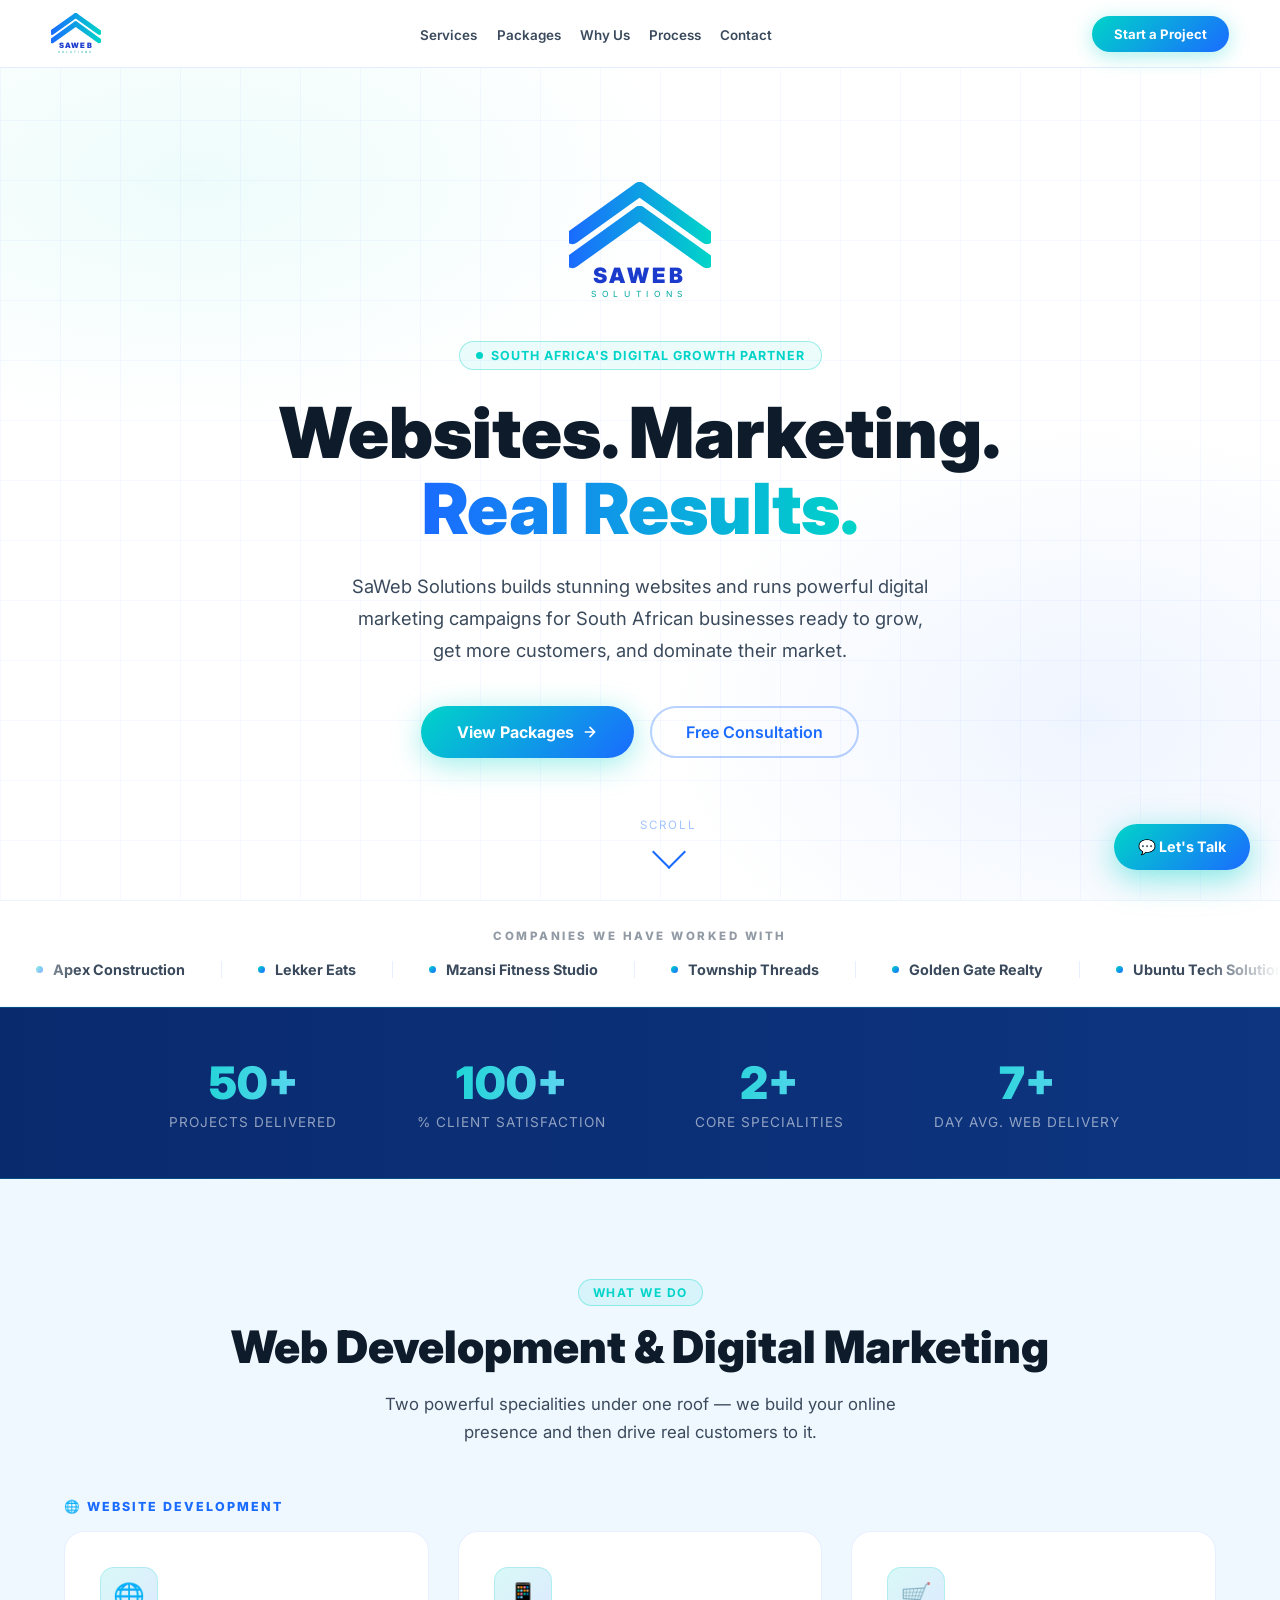
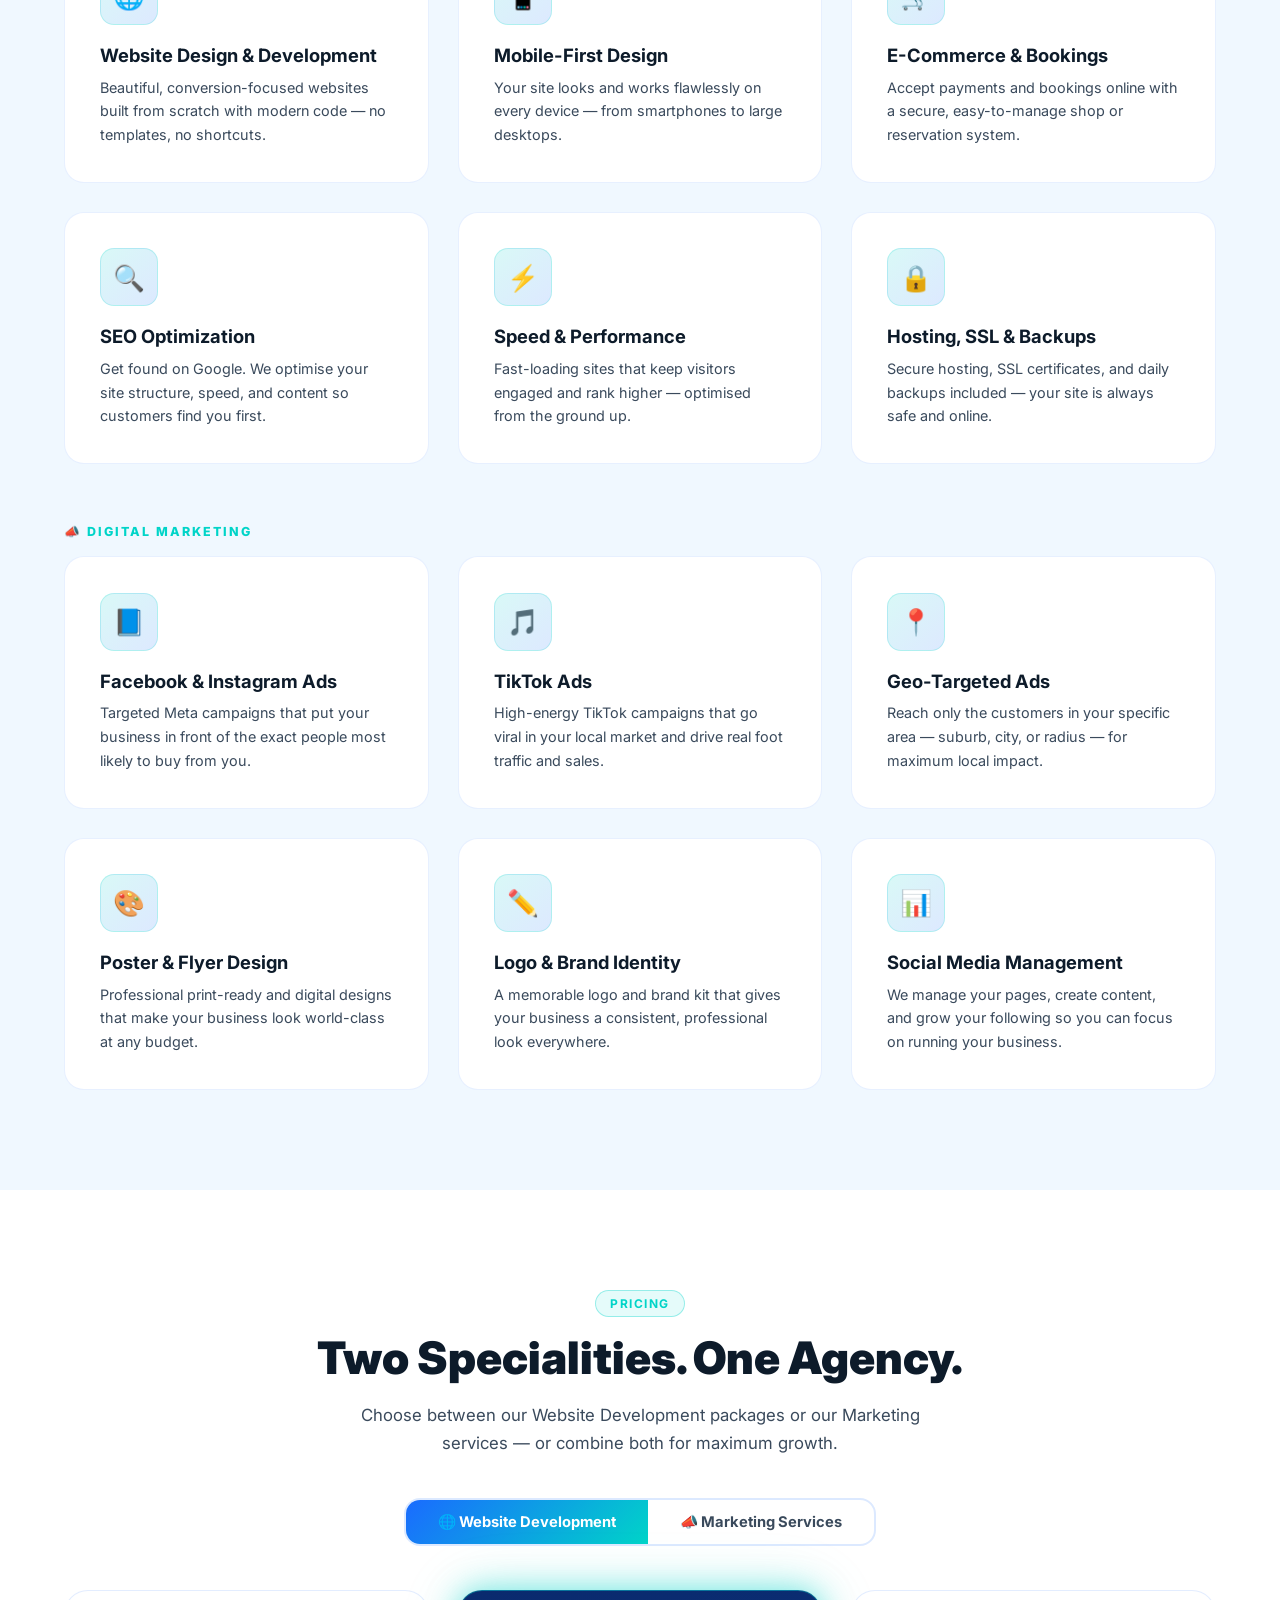
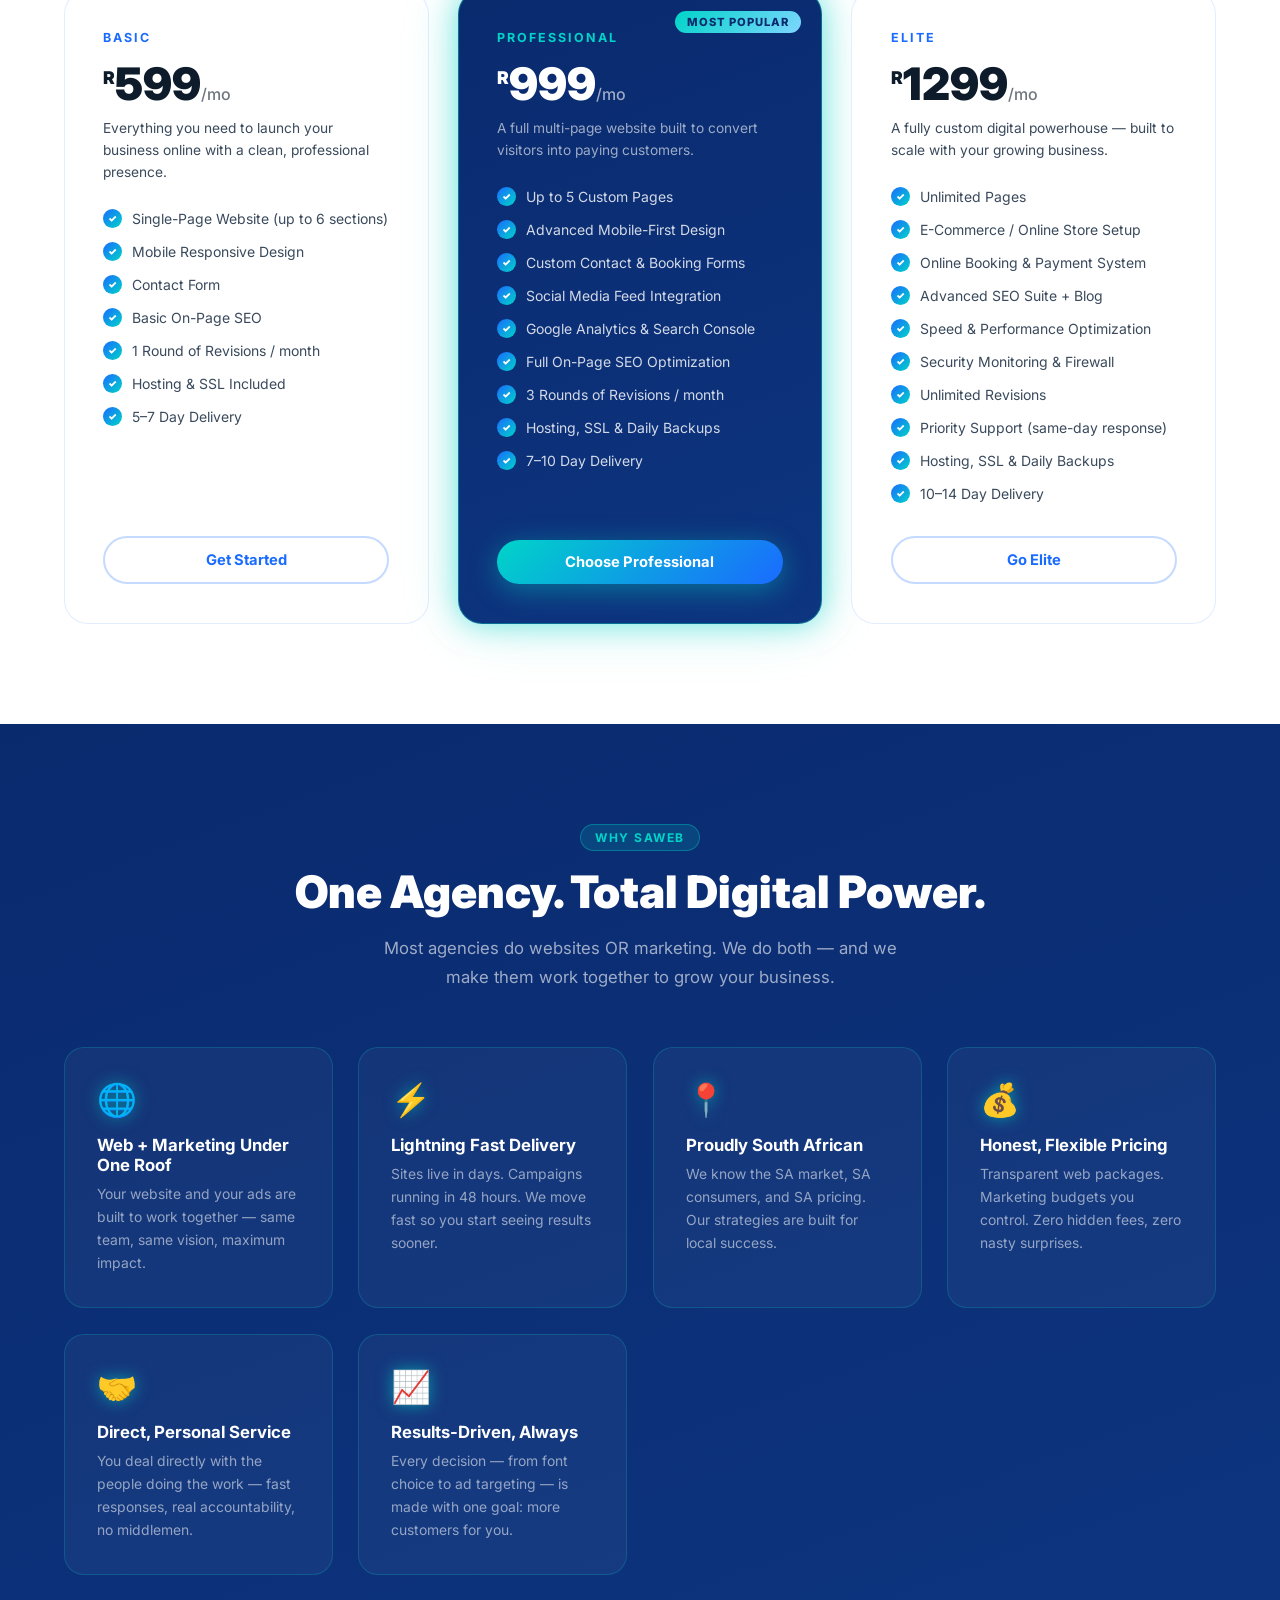
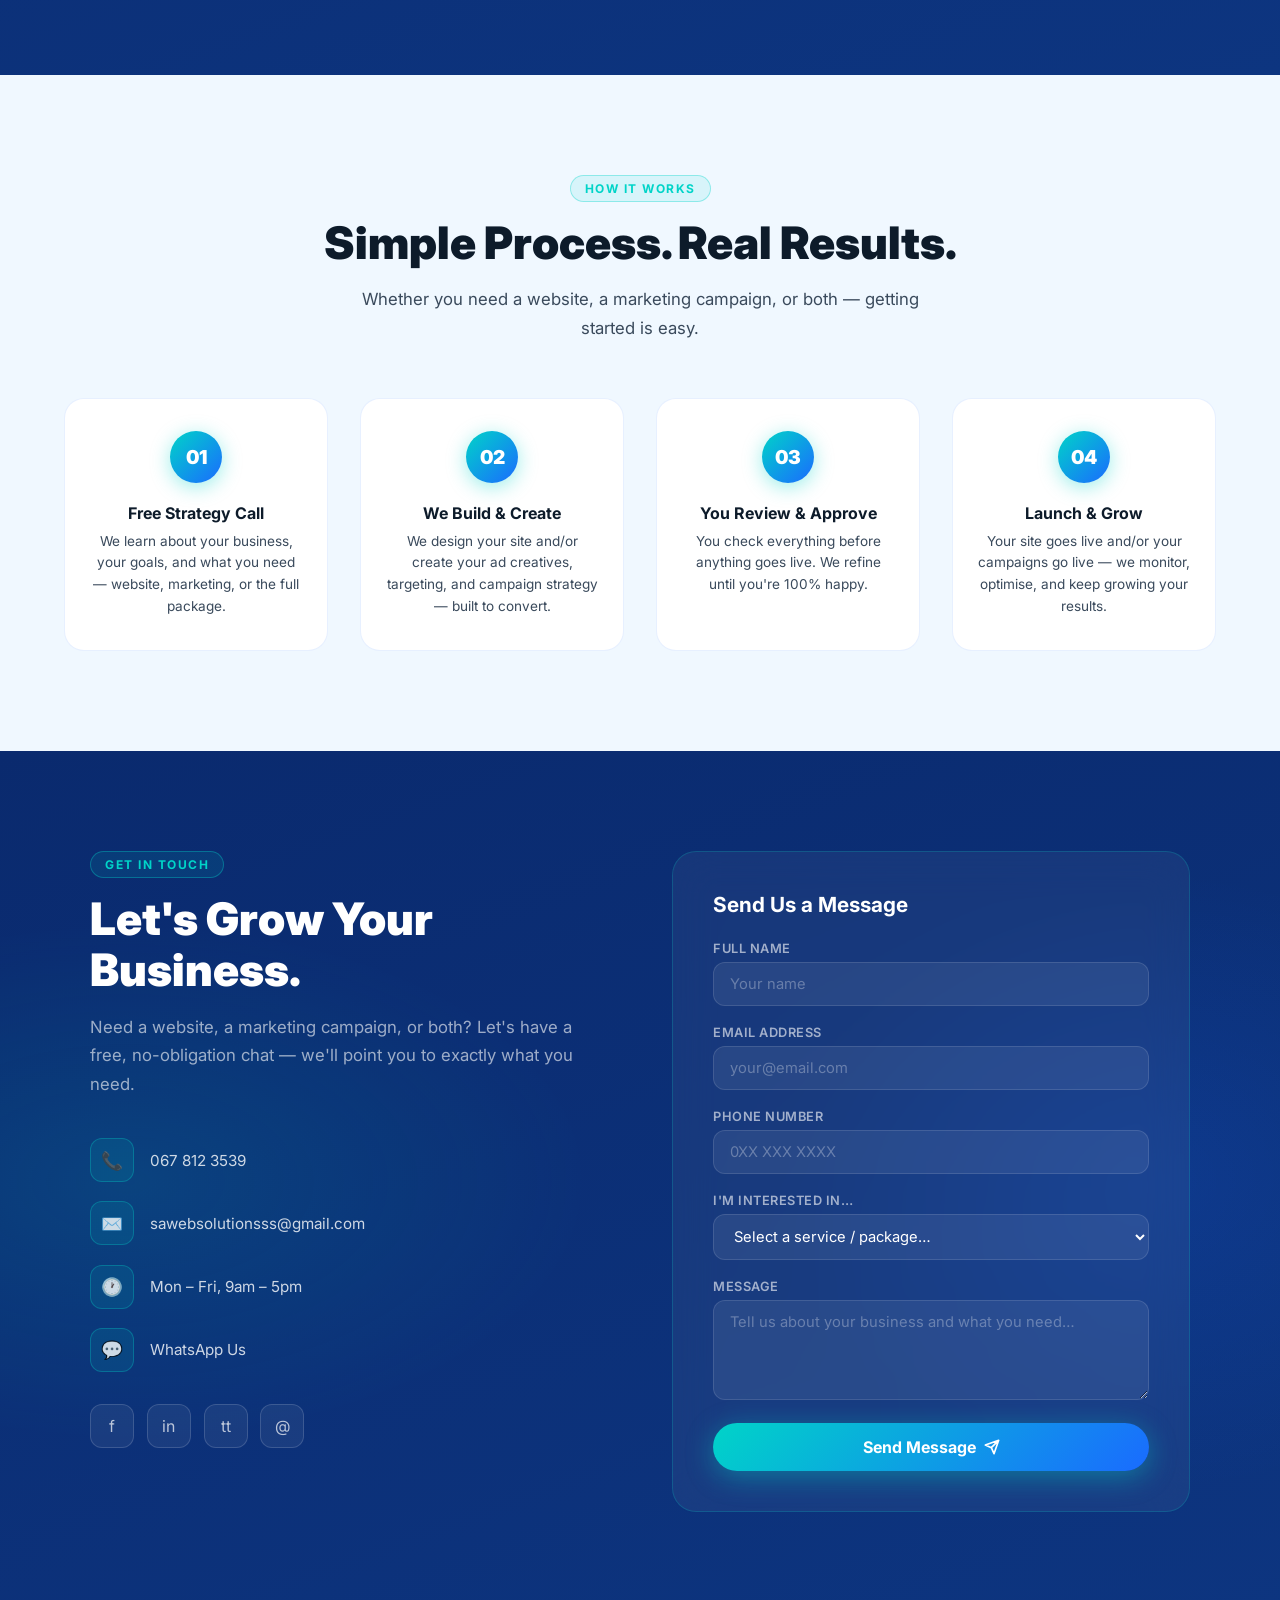
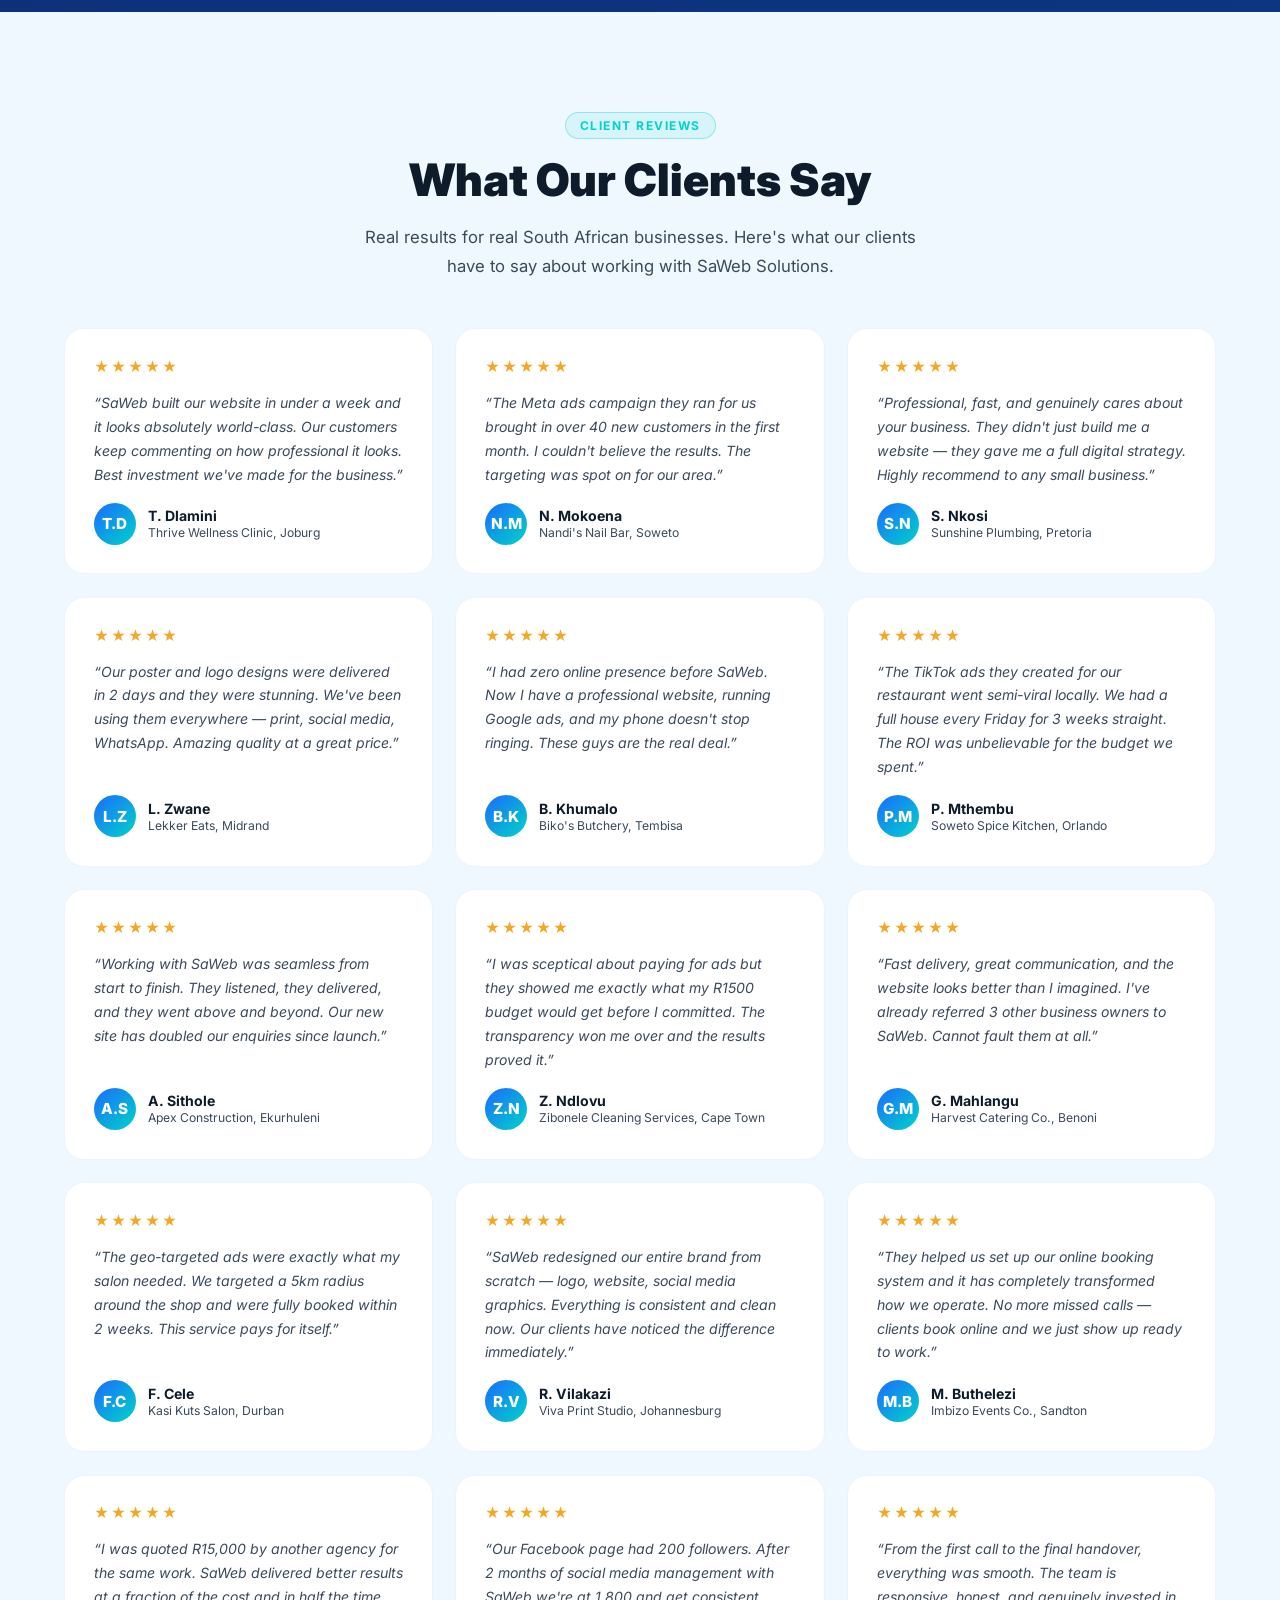
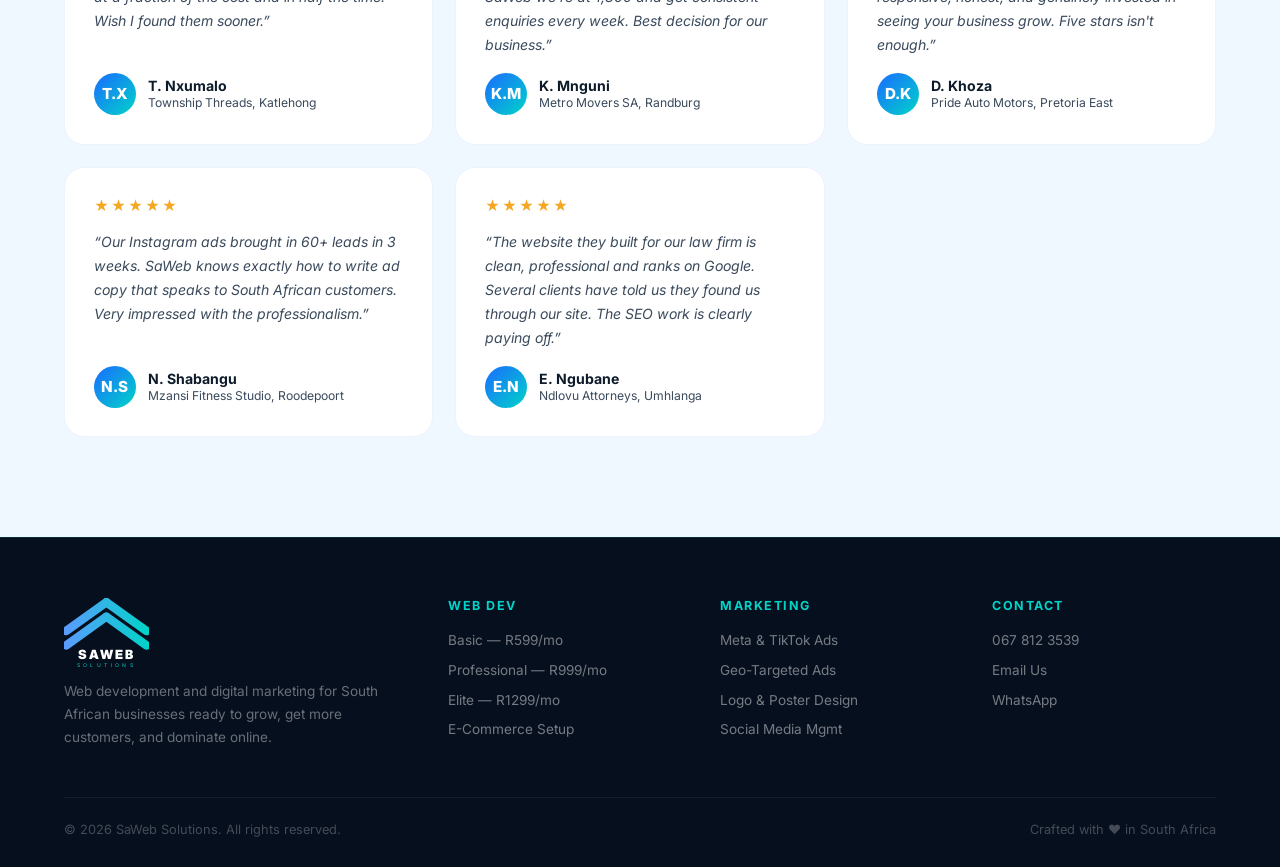
==== index.html @ 38ed3ee7 "Initial commit — SaWeb Solutions website Full production-ready single-page website including: - Hero" ====
<!DOCTYPE html>
<html lang="en">
<head>
  <meta charset="UTF-8" />
  <meta name="viewport" content="width=device-width, initial-scale=1.0" />
  <title>SaWeb Solutions — Websites & Digital Marketing for South African Businesses</title>
  <meta name="description" content="SaWeb Solutions builds professional websites and runs powerful digital marketing campaigns for South African businesses. Get more customers with Meta Ads, TikTok Ads, SEO, logo design and more." />
  <meta name="keywords" content="website design South Africa, digital marketing South Africa, Meta ads, TikTok ads, SEO, logo design, web development" />
  <meta name="author" content="SaWeb Solutions" />
  <meta property="og:title" content="SaWeb Solutions — Websites & Digital Marketing" />
  <meta property="og:description" content="Professional websites and digital marketing for South African businesses. Packages from R599/mo." />
  <meta property="og:type" content="website" />
  <meta name="theme-color" content="#1a6bff" />
  <link rel="preconnect" href="https://fonts.googleapis.com" />
  <link rel="preconnect" href="https://fonts.gstatic.com" crossorigin />
  <link href="https://fonts.googleapis.com/css2?family=Inter:wght@300;400;500;600;700;800;900&display=swap" rel="stylesheet" />
  <style>
    *, *::before, *::after { box-sizing: border-box; margin: 0; padding: 0; }

    :root {
      --blue:       #1a6bff;
      --blue-dark:  #0f4fd4;
      --blue-deep:  #0a2a6e;
      --teal:       #00d4c8;
      --teal-dark:  #00a8a0;
      --white:      #ffffff;
      --off-white:  #f0f8ff;
      --text-dark:  #0d1b2a;
      --text-mid:   #3a4a5c;
      --glow-blue:  0 0 30px rgba(26,107,255,0.5), 0 0 60px rgba(26,107,255,0.2);
      --glow-teal:  0 0 30px rgba(0,212,200,0.5), 0 0 60px rgba(0,212,200,0.2);
    }

    html { scroll-behavior: smooth; }

    body {
      font-family: 'Inter', sans-serif;
      background: var(--white);
      color: var(--text-dark);
      overflow-x: hidden;
    }

    /* ── SCROLLBAR ─────────────────────────────────────── */
    ::-webkit-scrollbar { width: 6px; }
    ::-webkit-scrollbar-track { background: var(--blue-deep); }
    ::-webkit-scrollbar-thumb { background: var(--teal); border-radius: 3px; }

    /* ── NAV ────────────────────────────────────────────── */
    nav {
      position: fixed; top: 0; left: 0; right: 0; z-index: 1000;
      padding: 0 4%;
      display: flex; align-items: center; justify-content: space-between;
      height: 68px;
      background: rgba(255,255,255,0.97);
      backdrop-filter: blur(18px);
      border-bottom: 1px solid rgba(26,107,255,0.12);
      transition: background 0.3s, box-shadow 0.3s;
    }
    nav.scrolled {
      background: rgba(255,255,255,1);
      box-shadow: 0 2px 24px rgba(26,107,255,0.1);
    }

    .nav-logo {
      text-decoration: none; flex-shrink: 0;
      display: flex; align-items: center;
    }

    .nav-links { display: flex; gap: 1.2rem; list-style: none; flex-wrap: nowrap; }
    .nav-links a {
      color: var(--text-mid); text-decoration: none;
      font-size: 0.84rem; font-weight: 600;
      white-space: nowrap;
      transition: color 0.2s;
      position: relative;
    }
    .nav-links a::after {
      content: ''; position: absolute; bottom: -4px; left: 0; right: 0; height: 2px;
      background: var(--teal); border-radius: 2px;
      transform: scaleX(0); transition: transform 0.25s;
    }
    .nav-links a:hover { color: var(--blue); }
    .nav-links a:hover::after { transform: scaleX(1); }

    .nav-cta {
      background: linear-gradient(135deg, var(--teal), var(--blue));
      color: var(--white); text-decoration: none;
      padding: 10px 22px; border-radius: 50px;
      font-size: 0.82rem; font-weight: 700; white-space: nowrap;
      box-shadow: 0 4px 20px rgba(0,212,200,0.35);
      transition: transform 0.2s, box-shadow 0.2s; flex-shrink: 0;
    }
    .nav-cta:hover {
      transform: translateY(-2px);
      box-shadow: 0 8px 30px rgba(0,212,200,0.5);
    }

    /* Hamburger */
    .hamburger {
      display: none; flex-direction: column; gap: 5px; cursor: pointer;
      background: none; border: none; padding: 4px;
    }
    .hamburger span {
      display: block; width: 24px; height: 2px;
      background: var(--white); border-radius: 2px;
      transition: all 0.3s;
    }
    .hamburger.open span:nth-child(1) { transform: rotate(45deg) translate(5px,5px); }
    .hamburger.open span:nth-child(2) { opacity: 0; }
    .hamburger.open span:nth-child(3) { transform: rotate(-45deg) translate(5px,-5px); }

    .mobile-menu {
      display: none; position: fixed; top: 72px; left: 0; right: 0;
      background: rgba(10,42,110,0.97); backdrop-filter: blur(18px);
      padding: 2rem 5%; flex-direction: column; gap: 1.5rem;
      border-bottom: 1px solid rgba(0,212,200,0.2);
      z-index: 999;
    }
    .mobile-menu.open { display: flex; }
    .mobile-menu a {
      color: rgba(255,255,255,0.85); text-decoration: none;
      font-size: 1.1rem; font-weight: 600;
      transition: color 0.2s;
    }
    .mobile-menu a:hover { color: var(--teal); }

    /* ── HERO ───────────────────────────────────────────── */
    #hero {
      min-height: 100vh;
      background: var(--white);
      display: flex; align-items: center; justify-content: center;
      text-align: center;
      padding: 120px 5% 80px;
      position: relative; overflow: hidden;
    }

    /* Subtle light background accents */
    #hero::before {
      content: '';
      position: absolute; inset: 0;
      background:
        radial-gradient(ellipse 70% 50% at 15% 20%, rgba(0,212,200,0.07) 0%, transparent 55%),
        radial-gradient(ellipse 60% 60% at 85% 80%, rgba(26,107,255,0.07) 0%, transparent 55%);
      pointer-events: none;
    }

    /* Subtle grid */
    #hero::after {
      content: '';
      position: absolute; inset: 0;
      background-image:
        linear-gradient(rgba(26,107,255,0.04) 1px, transparent 1px),
        linear-gradient(90deg, rgba(26,107,255,0.04) 1px, transparent 1px);
      background-size: 60px 60px;
      pointer-events: none;
    }

    .hero-content {
      position: relative; z-index: 2; max-width: 860px;
    }

    /* Business logo / name block */
    .hero-brand {
      display: flex; align-items: center; justify-content: center; gap: 14px;
      margin-bottom: 2.2rem;
      animation: fadeUp 0.6s ease 0.05s both;
    }
    .hero-brand-logo { flex-shrink: 0; }

    .hero-badge {
      display: inline-flex; align-items: center; gap: 8px;
      background: rgba(0,212,200,0.08);
      border: 1px solid rgba(0,212,200,0.35);
      color: var(--teal); padding: 6px 16px; border-radius: 50px;
      font-size: 0.78rem; font-weight: 700; letter-spacing: 1px; text-transform: uppercase;
      margin-bottom: 1.6rem;
      animation: fadeUp 0.6s ease 0.15s both;
    }
    .hero-badge .dot {
      width: 7px; height: 7px; border-radius: 50%;
      background: var(--teal);
      animation: blink 1.4s ease-in-out infinite;
    }
    @keyframes blink { 0%,100% { opacity:1; } 50% { opacity:0.2; } }

    .hero-title {
      font-size: clamp(2.4rem, 5.5vw, 4.6rem);
      font-weight: 900; line-height: 1.08;
      color: var(--text-dark); margin-bottom: 1.4rem;
      animation: fadeUp 0.6s ease 0.28s both;
    }
    .hero-title .highlight {
      background: linear-gradient(90deg, var(--blue), var(--teal));
      -webkit-background-clip: text; -webkit-text-fill-color: transparent;
      background-clip: text;
    }

    .hero-sub {
      font-size: clamp(1rem, 2vw, 1.15rem);
      color: var(--text-mid);
      max-width: 580px; margin: 0 auto 2.5rem;
      line-height: 1.75;
      animation: fadeUp 0.6s ease 0.42s both;
    }

    .hero-actions {
      display: flex; gap: 1rem; justify-content: center; flex-wrap: wrap;
      animation: fadeUp 0.6s ease 0.55s both;
    }

    .btn-primary {
      background: linear-gradient(135deg, var(--teal), var(--blue));
      color: var(--white); text-decoration: none;
      padding: 15px 36px; border-radius: 50px;
      font-size: 1rem; font-weight: 700;
      box-shadow: 0 6px 30px rgba(0,212,200,0.4);
      transition: transform 0.22s, box-shadow 0.22s;
      display: inline-flex; align-items: center; gap: 8px;
    }
    .btn-primary:hover {
      transform: translateY(-3px);
      box-shadow: 0 12px 40px rgba(0,212,200,0.55);
    }

    .btn-outline {
      border: 2px solid rgba(26,107,255,0.3);
      color: var(--blue); text-decoration: none;
      padding: 14px 34px; border-radius: 50px;
      font-size: 1rem; font-weight: 600;
      transition: border-color 0.22s, background 0.22s, transform 0.22s;
      display: inline-flex; align-items: center; gap: 8px;
    }
    .btn-outline:hover {
      border-color: var(--blue);
      background: rgba(26,107,255,0.06);
      transform: translateY(-3px);
    }

    .hero-scroll {
      position: absolute; bottom: 36px; left: 50%; transform: translateX(-50%);
      z-index: 2; display: flex; flex-direction: column; align-items: center; gap: 8px;
      animation: fadeUp 0.6s ease 1s both;
    }
    .hero-scroll span { color: rgba(26,107,255,0.4); font-size: 0.72rem; letter-spacing: 2px; text-transform: uppercase; }
    .scroll-arrow {
      width: 24px; height: 24px; border-right: 2px solid var(--blue);
      border-bottom: 2px solid var(--blue);
      transform: rotate(45deg);
      animation: bounce 1.6s ease-in-out infinite;
    }
    @keyframes bounce { 0%,100%{transform:rotate(45deg) translateY(0)} 50%{transform:rotate(45deg) translateY(6px)} }

    @keyframes fadeUp {
      from { opacity: 0; transform: translateY(30px); }
      to   { opacity: 1; transform: translateY(0); }
    }

    /* ── STATS BAR ──────────────────────────────────────── */
    #stats {
      background: linear-gradient(90deg, var(--blue-deep), #0d3580);
      padding: 48px 5%;
      border-top: 1px solid rgba(0,212,200,0.2);
      border-bottom: 1px solid rgba(0,212,200,0.2);
    }
    .stats-grid {
      display: grid; grid-template-columns: repeat(auto-fit, minmax(180px, 1fr));
      gap: 2rem; text-align: center; max-width: 1000px; margin: 0 auto;
    }
    .stat-item { color: var(--white); }
    .stat-number {
      font-size: 2.8rem; font-weight: 900;
      background: linear-gradient(90deg, var(--teal), #7ed6ff);
      -webkit-background-clip: text; -webkit-text-fill-color: transparent;
      background-clip: text;
    }
    .stat-label { font-size: 0.85rem; color: rgba(255,255,255,0.55); margin-top: 4px; text-transform: uppercase; letter-spacing: 1px; }

    /* ── SECTIONS SHARED ────────────────────────────────── */
    section { padding: 100px 5%; }

    .section-tag {
      display: inline-block;
      background: rgba(0,212,200,0.1); border: 1px solid rgba(0,212,200,0.35);
      color: var(--teal); padding: 5px 14px; border-radius: 50px;
      font-size: 0.75rem; font-weight: 700; letter-spacing: 1.5px; text-transform: uppercase;
      margin-bottom: 1rem;
    }
    .section-title {
      font-size: clamp(1.9rem, 4vw, 2.8rem);
      font-weight: 900; color: var(--text-dark); line-height: 1.15;
      margin-bottom: 1rem;
    }
    .section-sub {
      font-size: 1.05rem; color: var(--text-mid);
      max-width: 560px; line-height: 1.7;
    }
    .center { text-align: center; }
    .center .section-sub { margin: 0 auto; }

    /* Reveal animation */
    .reveal {
      opacity: 0; transform: translateY(40px);
      transition: opacity 0.7s ease, transform 0.7s ease;
    }
    .reveal.visible { opacity: 1; transform: translateY(0); }

    /* ── SERVICES ───────────────────────────────────────── */
    #services { background: var(--off-white); }

    .services-grid {
      display: grid; grid-template-columns: repeat(auto-fit, minmax(280px, 1fr));
      gap: 1.8rem; margin-top: 3.5rem;
    }

    .service-card {
      background: var(--white);
      border: 1px solid rgba(26,107,255,0.1);
      border-radius: 20px; padding: 2.2rem;
      position: relative; overflow: hidden;
      transition: transform 0.3s, box-shadow 0.3s;
    }
    .service-card::before {
      content: '';
      position: absolute; top: 0; left: 0; right: 0; height: 3px;
      background: linear-gradient(90deg, var(--teal), var(--blue));
      transform: scaleX(0); transform-origin: left;
      transition: transform 0.4s ease;
    }
    .service-card:hover {
      transform: translateY(-8px);
      box-shadow: var(--glow-blue);
    }
    .service-card:hover::before { transform: scaleX(1); }

    .service-icon {
      width: 58px; height: 58px; border-radius: 14px;
      background: linear-gradient(135deg, rgba(0,212,200,0.15), rgba(26,107,255,0.15));
      display: flex; align-items: center; justify-content: center;
      font-size: 1.6rem; margin-bottom: 1.2rem;
      border: 1px solid rgba(0,212,200,0.2);
    }
    .service-card h3 { font-size: 1.15rem; font-weight: 700; margin-bottom: 0.6rem; color: var(--text-dark); }
    .service-card p  { font-size: 0.9rem; color: var(--text-mid); line-height: 1.65; }

    /* ── PACKAGES ───────────────────────────────────────── */
    #packages { background: var(--white); }

    /* Tab switcher */
    .pkg-tabs {
      display: flex; gap: 0; border-radius: 16px; overflow: hidden;
      border: 2px solid rgba(26,107,255,0.15);
      width: fit-content; margin: 2.5rem auto 0;
    }
    .pkg-tab-btn {
      padding: 13px 32px; background: transparent; border: none; cursor: pointer;
      font-size: 0.92rem; font-weight: 700; font-family: inherit;
      color: var(--text-mid); transition: background 0.25s, color 0.25s;
      white-space: nowrap;
    }
    .pkg-tab-btn.active {
      background: linear-gradient(135deg, var(--blue), var(--teal));
      color: var(--white);
    }
    .pkg-tab-btn:not(.active):hover { background: rgba(26,107,255,0.06); }

    /* Tab panels */
    .pkg-panel { display: none; }
    .pkg-panel.active { display: block; }

    .packages-grid {
      display: grid; grid-template-columns: repeat(auto-fit, minmax(290px, 1fr));
      gap: 1.8rem; margin-top: 2.8rem; align-items: stretch;
    }

    .pkg-card {
      border-radius: 24px; padding: 2.4rem;
      position: relative; overflow: hidden;
      display: flex; flex-direction: column;
      border: 1px solid rgba(26,107,255,0.12);
      background: var(--white);
      transition: transform 0.3s, box-shadow 0.3s;
    }
    .pkg-card:hover { transform: translateY(-10px); box-shadow: var(--glow-blue); }

    .pkg-card.featured {
      background: linear-gradient(160deg, var(--blue-deep), #0d3580);
      border: 1px solid rgba(0,212,200,0.4);
      box-shadow: var(--glow-teal);
    }
    .pkg-card.featured:hover { box-shadow: 0 0 60px rgba(0,212,200,0.6), 0 0 120px rgba(0,212,200,0.25); }

    .pkg-badge {
      position: absolute; top: 20px; right: 20px;
      background: linear-gradient(135deg, var(--teal), #7ed6ff);
      color: var(--blue-deep); padding: 4px 12px; border-radius: 50px;
      font-size: 0.7rem; font-weight: 800; text-transform: uppercase; letter-spacing: 1px;
    }

    .pkg-name {
      font-size: 0.78rem; font-weight: 700; letter-spacing: 2px; text-transform: uppercase;
      color: var(--blue); margin-bottom: 0.4rem;
    }
    .pkg-card.featured .pkg-name { color: var(--teal); }

    .pkg-price {
      font-size: 2.8rem; font-weight: 900; line-height: 1; margin: 0.7rem 0 0.2rem;
      color: var(--text-dark);
    }
    .pkg-card.featured .pkg-price { color: var(--white); }
    .pkg-price sup { font-size: 1.1rem; vertical-align: super; }
    .pkg-price .pm { font-size: 1rem; font-weight: 500; opacity: 0.6; }

    .pkg-desc { font-size: 0.86rem; color: var(--text-mid); margin-bottom: 1.6rem; margin-top: 0.4rem; line-height: 1.6; }
    .pkg-card.featured .pkg-desc { color: rgba(255,255,255,0.6); }

    .pkg-features { list-style: none; display: flex; flex-direction: column; gap: 0.75rem; flex: 1; }
    .pkg-features li {
      display: flex; align-items: flex-start; gap: 10px;
      font-size: 0.875rem; color: var(--text-mid); line-height: 1.5;
    }
    .pkg-card.featured .pkg-features li { color: rgba(255,255,255,0.82); }
    .pkg-features li .check {
      width: 19px; height: 19px; border-radius: 50%; flex-shrink: 0;
      background: linear-gradient(135deg, var(--blue), var(--teal));
      display: flex; align-items: center; justify-content: center;
      color: var(--white); font-size: 0.62rem; font-weight: 900; margin-top: 1px;
    }

    .pkg-cta {
      display: block; text-align: center; text-decoration: none;
      padding: 13px; border-radius: 50px; font-weight: 700; font-size: 0.92rem;
      margin-top: 2rem; transition: transform 0.22s, box-shadow 0.22s;
    }
    .pkg-cta.light { border: 2px solid rgba(26,107,255,0.25); color: var(--blue); }
    .pkg-cta.light:hover { background: rgba(26,107,255,0.06); transform: translateY(-2px); }
    .pkg-cta.glow {
      background: linear-gradient(135deg, var(--teal), var(--blue));
      color: var(--white); box-shadow: 0 6px 28px rgba(0,212,200,0.4);
    }
    .pkg-cta.glow:hover { transform: translateY(-3px); box-shadow: 0 12px 40px rgba(0,212,200,0.6); }

    /* ── MARKETING CALCULATOR ───────────────────────────── */
    .mkt-calc {
      margin-top: 2.8rem;
      background: var(--off-white);
      border: 1px solid rgba(26,107,255,0.1);
      border-radius: 28px; padding: 2.8rem;
    }
    .mkt-calc-intro { margin-bottom: 2.2rem; }
    .mkt-calc-intro h3 { font-size: 1.3rem; font-weight: 800; color: var(--text-dark); margin-bottom: 0.4rem; }
    .mkt-calc-intro p  { font-size: 0.9rem; color: var(--text-mid); line-height: 1.65; }

    .mkt-form-grid {
      display: grid; grid-template-columns: 1fr 1fr; gap: 1.2rem; margin-bottom: 1.4rem;
    }
    .mkt-field { display: flex; flex-direction: column; gap: 6px; }
    .mkt-field.full { grid-column: 1 / -1; }
    .mkt-field label {
      font-size: 0.78rem; font-weight: 700; color: var(--blue);
      text-transform: uppercase; letter-spacing: 0.8px;
    }
    .mkt-field input,
    .mkt-field select,
    .mkt-field textarea {
      padding: 11px 14px; border-radius: 12px;
      border: 1.5px solid rgba(26,107,255,0.18);
      background: var(--white); color: var(--text-dark);
      font-size: 0.9rem; font-family: inherit; outline: none;
      transition: border-color 0.2s;
    }
    .mkt-field input:focus,
    .mkt-field select:focus,
    .mkt-field textarea:focus { border-color: var(--teal); }
    .mkt-field textarea { resize: vertical; min-height: 80px; }

    /* Service checkboxes */
    .mkt-services-grid {
      display: grid; grid-template-columns: repeat(auto-fill, minmax(180px, 1fr));
      gap: 0.7rem; margin-bottom: 1.4rem;
    }
    .mkt-svc-chip {
      display: flex; align-items: center; gap: 8px;
      padding: 10px 14px; border-radius: 12px;
      border: 1.5px solid rgba(26,107,255,0.18); background: var(--white);
      cursor: pointer; transition: border-color 0.2s, background 0.2s;
      font-size: 0.83rem; font-weight: 600; color: var(--text-mid);
      user-select: none;
    }
    .mkt-svc-chip input { display: none; }
    .mkt-svc-chip .chip-dot {
      width: 14px; height: 14px; border-radius: 4px; flex-shrink: 0;
      border: 1.5px solid rgba(26,107,255,0.3);
      transition: background 0.2s, border-color 0.2s;
    }
    .mkt-svc-chip.checked {
      border-color: var(--teal); background: rgba(0,212,200,0.07);
      color: var(--text-dark);
    }
    .mkt-svc-chip.checked .chip-dot {
      background: linear-gradient(135deg, var(--teal), var(--blue));
      border-color: var(--teal);
    }

    .mkt-calc-btn {
      width: 100%; padding: 15px; border: none; border-radius: 50px; cursor: pointer;
      background: linear-gradient(135deg, var(--blue), var(--teal));
      color: var(--white); font-size: 1rem; font-weight: 700; font-family: inherit;
      box-shadow: 0 6px 28px rgba(26,107,255,0.3);
      transition: transform 0.22s, box-shadow 0.22s;
    }
    .mkt-calc-btn:hover { transform: translateY(-2px); box-shadow: 0 10px 36px rgba(0,212,200,0.45); }

    /* Results panel */
    .mkt-results {
      display: none; margin-top: 2rem;
      background: linear-gradient(135deg, var(--blue-deep), #0d3580);
      border: 1px solid rgba(0,212,200,0.3);
      border-radius: 24px; padding: 2.2rem;
      animation: fadeUp 0.5s ease both;
    }
    .mkt-results.show { display: block; }

    .mkt-results-header {
      display: flex; align-items: center; gap: 12px; margin-bottom: 1.6rem;
    }
    .mkt-results-header h4 { font-size: 1.1rem; font-weight: 800; color: var(--white); }
    .mkt-results-header .res-badge {
      background: rgba(0,212,200,0.15); border: 1px solid rgba(0,212,200,0.4);
      color: var(--teal); font-size: 0.72rem; font-weight: 700; padding: 3px 10px;
      border-radius: 50px; text-transform: uppercase; letter-spacing: 1px;
    }

    .mkt-metrics {
      display: grid; grid-template-columns: repeat(auto-fit, minmax(130px, 1fr));
      gap: 1rem; margin-bottom: 1.8rem;
    }
    .mkt-metric {
      background: rgba(255,255,255,0.05);
      border: 1px solid rgba(0,212,200,0.15);
      border-radius: 16px; padding: 1.2rem 1rem; text-align: center;
    }
    .mkt-metric-val {
      font-size: 1.7rem; font-weight: 900;
      background: linear-gradient(90deg, var(--teal), #7ed6ff);
      -webkit-background-clip: text; -webkit-text-fill-color: transparent;
      background-clip: text;
    }
    .mkt-metric-label { font-size: 0.72rem; color: rgba(255,255,255,0.5); margin-top: 4px; text-transform: uppercase; letter-spacing: 0.8px; }

    .mkt-breakdown { font-size: 0.86rem; color: rgba(255,255,255,0.7); line-height: 1.75; }
    .mkt-breakdown strong { color: var(--teal); }

    .mkt-quote-price {
      margin-top: 1.4rem; padding: 1rem 1.4rem;
      background: rgba(0,212,200,0.1); border: 1px solid rgba(0,212,200,0.3);
      border-radius: 14px; display: flex; align-items: center; justify-content: space-between; gap: 1rem; flex-wrap: wrap;
    }
    .mkt-quote-price .price-label { font-size: 0.82rem; color: rgba(255,255,255,0.6); }
    .mkt-quote-price .price-val { font-size: 1.5rem; font-weight: 900; color: var(--white); }
    .mkt-quote-cta {
      display: inline-block; text-decoration: none; padding: 10px 24px;
      background: linear-gradient(135deg, var(--teal), var(--blue));
      color: var(--white); border-radius: 50px; font-size: 0.85rem; font-weight: 700;
      box-shadow: 0 4px 18px rgba(0,212,200,0.4);
      transition: transform 0.2s;
    }
    .mkt-quote-cta:hover { transform: translateY(-2px); }

    /* ── WHY US ─────────────────────────────────────────── */
    #why { background: linear-gradient(160deg, var(--blue-deep) 0%, #0d3580 100%); }
    #why .section-title { color: var(--white); }
    #why .section-sub   { color: rgba(255,255,255,0.6); }

    .why-grid {
      display: grid; grid-template-columns: repeat(auto-fit, minmax(240px, 1fr));
      gap: 1.6rem; margin-top: 3.5rem;
    }
    .why-card {
      background: rgba(255,255,255,0.04);
      border: 1px solid rgba(0,212,200,0.2);
      border-radius: 20px; padding: 2rem;
      transition: background 0.3s, box-shadow 0.3s, transform 0.3s;
    }
    .why-card:hover {
      background: rgba(0,212,200,0.07);
      box-shadow: var(--glow-teal);
      transform: translateY(-6px);
    }
    .why-icon {
      font-size: 2rem; margin-bottom: 1rem;
      filter: drop-shadow(0 0 8px rgba(0,212,200,0.6));
    }
    .why-card h3 { font-size: 1.05rem; font-weight: 700; color: var(--white); margin-bottom: 0.5rem; }
    .why-card p  { font-size: 0.87rem; color: rgba(255,255,255,0.55); line-height: 1.65; }

    /* ── PROCESS ────────────────────────────────────────── */
    #process { background: var(--off-white); }

    .process-steps {
      display: grid; grid-template-columns: repeat(auto-fit, minmax(200px, 1fr));
      gap: 2rem; margin-top: 3.5rem; position: relative;
    }

    .step {
      text-align: center;
      padding: 2rem 1.5rem;
      background: var(--white); border-radius: 20px;
      border: 1px solid rgba(26,107,255,0.1);
      transition: transform 0.3s, box-shadow 0.3s;
    }
    .step:hover {
      transform: translateY(-8px);
      box-shadow: var(--glow-blue);
    }
    .step-num {
      width: 52px; height: 52px; border-radius: 50%;
      background: linear-gradient(135deg, var(--teal), var(--blue));
      color: var(--white); font-size: 1.2rem; font-weight: 900;
      display: flex; align-items: center; justify-content: center;
      margin: 0 auto 1.2rem;
      box-shadow: 0 4px 20px rgba(0,212,200,0.4);
    }
    .step h3 { font-size: 1rem; font-weight: 700; margin-bottom: 0.5rem; }
    .step p  { font-size: 0.85rem; color: var(--text-mid); line-height: 1.6; }

    /* ── CONTACT ────────────────────────────────────────── */
    #contact {
      background: linear-gradient(160deg, var(--blue-deep), #0d3580);
      position: relative; overflow: hidden;
    }
    #contact::before {
      content: '';
      position: absolute; inset: 0;
      background:
        radial-gradient(ellipse 60% 50% at 10% 50%, rgba(0,212,200,0.12) 0%, transparent 60%),
        radial-gradient(ellipse 50% 60% at 90% 50%, rgba(26,107,255,0.15) 0%, transparent 60%);
    }

    .contact-inner {
      position: relative; z-index: 1;
      display: grid; grid-template-columns: 1fr 1fr; gap: 4rem; align-items: start;
      max-width: 1100px; margin: 0 auto;
    }

    #contact .section-title { color: var(--white); }
    #contact .section-sub   { color: rgba(255,255,255,0.6); }

    .contact-info { margin-top: 2.5rem; display: flex; flex-direction: column; gap: 1.2rem; }
    .contact-item {
      display: flex; align-items: center; gap: 1rem;
      color: rgba(255,255,255,0.8); text-decoration: none; font-size: 0.95rem;
      transition: color 0.2s;
    }
    .contact-item:hover { color: var(--teal); }
    .contact-item-icon {
      width: 44px; height: 44px; border-radius: 12px; flex-shrink: 0;
      background: rgba(0,212,200,0.1); border: 1px solid rgba(0,212,200,0.3);
      display: flex; align-items: center; justify-content: center;
      font-size: 1.1rem;
    }

    .contact-social { display: flex; gap: 0.8rem; margin-top: 2rem; }
    .social-btn {
      width: 44px; height: 44px; border-radius: 12px;
      background: rgba(255,255,255,0.06); border: 1px solid rgba(255,255,255,0.15);
      display: flex; align-items: center; justify-content: center;
      color: rgba(255,255,255,0.7); text-decoration: none; font-size: 1rem;
      transition: background 0.2s, border-color 0.2s, transform 0.2s;
    }
    .social-btn:hover {
      background: rgba(0,212,200,0.15); border-color: var(--teal);
      color: var(--teal); transform: translateY(-3px);
    }

    /* Form */
    .form-card {
      background: rgba(255,255,255,0.05);
      backdrop-filter: blur(20px);
      border: 1px solid rgba(0,212,200,0.2);
      border-radius: 24px; padding: 2.5rem;
    }
    .form-card h3 { font-size: 1.3rem; font-weight: 700; color: var(--white); margin-bottom: 1.5rem; }

    .form-group { margin-bottom: 1.2rem; }
    .form-group label { display: block; font-size: 0.8rem; font-weight: 600; color: rgba(255,255,255,0.6); margin-bottom: 6px; text-transform: uppercase; letter-spacing: 0.5px; }
    .form-group input,
    .form-group select,
    .form-group textarea {
      width: 100%; padding: 12px 16px; border-radius: 12px;
      background: rgba(255,255,255,0.07); border: 1px solid rgba(255,255,255,0.12);
      color: var(--white); font-size: 0.92rem; font-family: inherit;
      outline: none; transition: border-color 0.2s, background 0.2s;
    }
    .form-group input:focus,
    .form-group select:focus,
    .form-group textarea:focus {
      border-color: var(--teal); background: rgba(255,255,255,0.1);
    }
    .form-group input::placeholder,
    .form-group textarea::placeholder { color: rgba(255,255,255,0.3); }
    .form-group select option { background: #0a2a6e; }
    .form-group textarea { resize: vertical; min-height: 100px; }

    .form-submit {
      width: 100%; padding: 14px; border: none; border-radius: 50px; cursor: pointer;
      background: linear-gradient(135deg, var(--teal), var(--blue));
      color: var(--white); font-size: 1rem; font-weight: 700; font-family: inherit;
      box-shadow: 0 6px 28px rgba(0,212,200,0.4);
      transition: transform 0.22s, box-shadow 0.22s;
      display: flex; align-items: center; justify-content: center; gap: 8px;
    }
    .form-submit:hover {
      transform: translateY(-2px);
      box-shadow: 0 10px 36px rgba(0,212,200,0.55);
    }

    /* ── TICKER ─────────────────────────────────────────── */
    #ticker {
      background: var(--white);
      padding: 28px 0;
      border-top: 1px solid rgba(26,107,255,0.08);
      border-bottom: 1px solid rgba(26,107,255,0.08);
      overflow: hidden;
    }
    .ticker-label {
      text-align: center;
      font-size: 0.72rem; font-weight: 800; letter-spacing: 2.5px;
      text-transform: uppercase; color: var(--text-mid);
      opacity: 0.55; margin-bottom: 18px;
    }
    .ticker-track-wrap {
      overflow: hidden; position: relative;
    }
    .ticker-track-wrap::before,
    .ticker-track-wrap::after {
      content: ''; position: absolute; top: 0; bottom: 0; width: 80px; z-index: 2;
      pointer-events: none;
    }
    .ticker-track-wrap::before { left:0;  background: linear-gradient(90deg, var(--white), transparent); }
    .ticker-track-wrap::after  { right:0; background: linear-gradient(-90deg, var(--white), transparent); }
    .ticker-track {
      display: flex; gap: 0; width: max-content;
      animation: tickerScroll 32s linear infinite;
    }
    .ticker-track:hover { animation-play-state: paused; }
    @keyframes tickerScroll {
      0%   { transform: translateX(0); }
      100% { transform: translateX(-50%); }
    }
    .ticker-item {
      display: flex; align-items: center; gap: 10px;
      padding: 0 36px; white-space: nowrap;
      font-size: 0.9rem; font-weight: 700; color: var(--text-mid);
      border-right: 1px solid rgba(26,107,255,0.1);
    }
    .ticker-item .ticker-dot {
      width: 7px; height: 7px; border-radius: 50%; flex-shrink: 0;
      background: linear-gradient(135deg, var(--teal), var(--blue));
    }

    /* ── TESTIMONIALS ────────────────────────────────────── */
    #testimonials { background: var(--off-white); }

    .testi-grid {
      display: grid;
      grid-template-columns: repeat(auto-fill, minmax(280px, 1fr));
      gap: 1.4rem; margin-top: 3rem;
    }
    .testi-card {
      background: var(--white);
      border: 1px solid rgba(26,107,255,0.08);
      border-radius: 20px; padding: 1.8rem;
      display: flex; flex-direction: column; gap: 1rem;
      transition: transform 0.3s, box-shadow 0.3s;
    }
    .testi-card:hover {
      transform: translateY(-6px);
      box-shadow: var(--glow-blue);
    }
    .testi-stars { color: #f5a623; font-size: 0.9rem; letter-spacing: 2px; }
    .testi-text {
      font-size: 0.88rem; color: var(--text-mid); line-height: 1.7; flex: 1;
      font-style: italic;
    }
    .testi-text::before { content: '\201C'; }
    .testi-text::after  { content: '\201D'; }
    .testi-author { display: flex; align-items: center; gap: 12px; }
    .testi-avatar {
      width: 42px; height: 42px; border-radius: 50%; flex-shrink: 0;
      background: linear-gradient(135deg, var(--blue), var(--teal));
      display: flex; align-items: center; justify-content: center;
      color: var(--white); font-size: 0.95rem; font-weight: 800;
    }
    .testi-name  { font-size: 0.88rem; font-weight: 700; color: var(--text-dark); }
    .testi-biz   { font-size: 0.76rem; color: var(--text-mid); margin-top: 1px; }

    /* ── FOOTER ─────────────────────────────────────────── */
    footer {
      background: #060f1e;
      padding: 60px 5% 30px;
      border-top: 1px solid rgba(0,212,200,0.15);
    }
    .footer-top {
      display: grid; grid-template-columns: 1.5fr repeat(3,1fr); gap: 3rem;
      margin-bottom: 3rem;
    }
    .footer-brand-name {
      font-size: 1.3rem; font-weight: 900; color: var(--white); margin-bottom: 0.8rem;
    }
    .footer-brand-name span { color: var(--teal); }
    .footer-brand-desc { font-size: 0.85rem; color: rgba(255,255,255,0.4); line-height: 1.7; }

    .footer-col h4 { font-size: 0.78rem; font-weight: 700; color: var(--teal); letter-spacing: 1.5px; text-transform: uppercase; margin-bottom: 1rem; }
    .footer-col ul { list-style: none; display: flex; flex-direction: column; gap: 0.6rem; }
    .footer-col ul li a { font-size: 0.85rem; color: rgba(255,255,255,0.45); text-decoration: none; transition: color 0.2s; }
    .footer-col ul li a:hover { color: var(--teal); }

    .footer-bottom {
      border-top: 1px solid rgba(255,255,255,0.06);
      padding-top: 1.5rem;
      display: flex; justify-content: space-between; align-items: center; flex-wrap: wrap; gap: 1rem;
    }
    .footer-bottom p { font-size: 0.8rem; color: rgba(255,255,255,0.25); }
    .footer-bottom a { color: var(--teal); text-decoration: none; }

    /* ── MODAL ──────────────────────────────────────────── */
    .modal-overlay {
      display: none; position: fixed; inset: 0; z-index: 2000;
      background: rgba(6,15,30,0.85); backdrop-filter: blur(8px);
      align-items: center; justify-content: center; padding: 1rem;
    }
    .modal-overlay.open { display: flex; }

    .modal-box {
      background: linear-gradient(160deg, var(--blue-deep), #0d3580);
      border: 1px solid rgba(0,212,200,0.35);
      border-radius: 24px; padding: 3rem 2.5rem; text-align: center;
      max-width: 440px; width: 100%;
      box-shadow: var(--glow-teal);
      animation: popIn 0.35s cubic-bezier(0.34,1.56,0.64,1) both;
    }
    @keyframes popIn {
      from { opacity:0; transform: scale(0.7); }
      to   { opacity:1; transform: scale(1); }
    }
    .modal-icon { font-size: 3rem; margin-bottom: 1rem; }
    .modal-box h3 { font-size: 1.5rem; font-weight: 800; color: var(--white); margin-bottom: 0.6rem; }
    .modal-box p  { color: rgba(255,255,255,0.6); font-size: 0.95rem; margin-bottom: 2rem; line-height: 1.6; }
    .modal-close {
      background: linear-gradient(135deg, var(--teal), var(--blue));
      color: var(--white); border: none; cursor: pointer;
      padding: 12px 36px; border-radius: 50px; font-size: 0.95rem; font-weight: 700; font-family: inherit;
      box-shadow: 0 6px 24px rgba(0,212,200,0.4);
      transition: transform 0.2s;
    }
    .modal-close:hover { transform: scale(1.04); }

    /* ── FLOATING CTA ───────────────────────────────────── */
    .float-cta {
      position: fixed; bottom: 30px; right: 30px; z-index: 900;
      background: linear-gradient(135deg, var(--teal), var(--blue));
      color: var(--white); text-decoration: none;
      padding: 14px 24px; border-radius: 50px; font-size: 0.9rem; font-weight: 700;
      box-shadow: 0 8px 32px rgba(0,212,200,0.5);
      display: flex; align-items: center; gap: 8px;
      transition: transform 0.22s, box-shadow 0.22s;
      animation: slideIn 0.6s ease 1.5s both;
    }
    .float-cta:hover {
      transform: translateY(-3px);
      box-shadow: 0 14px 44px rgba(0,212,200,0.65);
    }
    @keyframes slideIn {
      from { opacity:0; transform: translateX(80px); }
      to   { opacity:1; transform: translateX(0); }
    }

    /* ── RESPONSIVE ─────────────────────────────────────── */
    @media (max-width: 900px) {
      .contact-inner { grid-template-columns: 1fr; gap: 2.5rem; }
      .footer-top    { grid-template-columns: 1fr 1fr; gap: 2rem; }
    }
    @media (max-width: 600px) {
      .nav-links, .nav-cta { display: none; }
      .hamburger { display: flex; }
      .footer-top { grid-template-columns: 1fr; }
      .float-cta  { bottom: 16px; right: 16px; }
    }
  </style>
</head>
<body>

<!-- ── NAVIGATION ──────────────────────────────────── -->
<nav id="navbar">
  <a href="#hero" class="nav-logo">
    <!-- NAV LOGO: mark + wordmark as one SVG unit -->
    <svg height="42" viewBox="0 0 200 170" fill="none" xmlns="http://www.w3.org/2000/svg">
      <defs>
        <linearGradient id="lgNav" x1="0" y1="0" x2="200" y2="0" gradientUnits="userSpaceOnUse">
          <stop offset="0%" stop-color="#1a6bff"/>
          <stop offset="100%" stop-color="#00d4c8"/>
        </linearGradient>
      </defs>
      <!-- upper-right arm (drawn first = behind) -->
      <line x1="100" y1="10" x2="195" y2="78" stroke="url(#lgNav)" stroke-width="20" stroke-linecap="round"/>
      <!-- lower-right arm -->
      <line x1="100" y1="44" x2="195" y2="112" stroke="url(#lgNav)" stroke-width="20" stroke-linecap="round"/>
      <!-- upper-left arm -->
      <line x1="5" y1="78" x2="100" y2="10" stroke="url(#lgNav)" stroke-width="20" stroke-linecap="round"/>
      <!-- lower-left arm drawn last = on top (creates the woven cross-over) -->
      <line x1="5" y1="112" x2="100" y2="44" stroke="url(#lgNav)" stroke-width="20" stroke-linecap="round"/>
      <!-- SAWEB -->
      <text x="100" y="143" text-anchor="middle" font-family="Inter,Arial,sans-serif" font-size="30" font-weight="900" letter-spacing="5" fill="#1a3bcc">SAWEB</text>
      <!-- SOLUTIONS -->
      <text x="100" y="163" text-anchor="middle" font-family="Inter,Arial,sans-serif" font-size="12" font-weight="400" letter-spacing="8" fill="#00a8a0">SOLUTIONS</text>
    </svg>
  </a>

  <ul class="nav-links">
    <li><a href="#services">Services</a></li>
    <li><a href="#packages">Packages</a></li>
    <li><a href="#why">Why Us</a></li>
    <li><a href="#process">Process</a></li>
    <li><a href="#contact">Contact</a></li>
  </ul>

  <a href="#contact" class="nav-cta">Start a Project</a>

  <button class="hamburger" id="hamburger" aria-label="Menu">
    <span></span><span></span><span></span>
  </button>
</nav>

<div class="mobile-menu" id="mobileMenu">
  <a href="#services"  onclick="closeMobile()">Services</a>
  <a href="#packages"  onclick="closeMobile()">Packages</a>
  <a href="#why"       onclick="closeMobile()">Why Us</a>
  <a href="#process"   onclick="closeMobile()">Process</a>
  <a href="#contact"   onclick="closeMobile()">Contact</a>
</div>

<!-- ── HERO ───────────────────────────────────────────── -->
<section id="hero">

  <div class="hero-content">

    <!-- Business name + logo -->
    <div class="hero-brand">
      <div class="hero-brand-logo">
        <svg height="120" viewBox="0 0 200 170" fill="none" xmlns="http://www.w3.org/2000/svg">
          <defs>
            <linearGradient id="lgHero" x1="0" y1="0" x2="200" y2="0" gradientUnits="userSpaceOnUse">
              <stop offset="0%" stop-color="#1a6bff"/>
              <stop offset="100%" stop-color="#00d4c8"/>
            </linearGradient>
          </defs>
          <line x1="100" y1="10" x2="195" y2="78" stroke="url(#lgHero)" stroke-width="20" stroke-linecap="round"/>
          <line x1="100" y1="44" x2="195" y2="112" stroke="url(#lgHero)" stroke-width="20" stroke-linecap="round"/>
          <line x1="5" y1="78" x2="100" y2="10" stroke="url(#lgHero)" stroke-width="20" stroke-linecap="round"/>
          <line x1="5" y1="112" x2="100" y2="44" stroke="url(#lgHero)" stroke-width="20" stroke-linecap="round"/>
          <text x="100" y="143" text-anchor="middle" font-family="Inter,Arial,sans-serif" font-size="30" font-weight="900" letter-spacing="5" fill="#1a3bcc">SAWEB</text>
          <text x="100" y="163" text-anchor="middle" font-family="Inter,Arial,sans-serif" font-size="12" font-weight="400" letter-spacing="8" fill="#00a8a0">SOLUTIONS</text>
        </svg>
      </div>
    </div>

    <div class="hero-badge"><span class="dot"></span> South Africa's Digital Growth Partner</div>

    <h1 class="hero-title">
      Websites. Marketing.<br>
      <span class="highlight">Real Results.</span>
    </h1>

    <p class="hero-sub">
      SaWeb Solutions builds stunning websites and runs powerful digital marketing campaigns for South African businesses ready to grow, get more customers, and dominate their market.
    </p>

    <div class="hero-actions">
      <a href="#packages" class="btn-primary">
        View Packages
        <svg width="16" height="16" fill="none" viewBox="0 0 24 24"><path stroke="currentColor" stroke-width="2.5" stroke-linecap="round" stroke-linejoin="round" d="M5 12h14M12 5l7 7-7 7"/></svg>
      </a>
      <a href="#contact" class="btn-outline">
        Free Consultation
      </a>
    </div>
  </div>

  <div class="hero-scroll">
    <span>Scroll</span>
    <div class="scroll-arrow"></div>
  </div>
</section>

<!-- ── TICKER ─────────────────────────────────────────── -->
<div id="ticker">
  <p class="ticker-label">Companies We Have Worked With</p>
  <div class="ticker-track-wrap">
    <div class="ticker-track" id="tickerTrack">
      <div class="ticker-item"><span class="ticker-dot"></span>Apex Construction</div>
      <div class="ticker-item"><span class="ticker-dot"></span>Lekker Eats</div>
      <div class="ticker-item"><span class="ticker-dot"></span>Mzansi Fitness Studio</div>
      <div class="ticker-item"><span class="ticker-dot"></span>Township Threads</div>
      <div class="ticker-item"><span class="ticker-dot"></span>Golden Gate Realty</div>
      <div class="ticker-item"><span class="ticker-dot"></span>Ubuntu Tech Solutions</div>
      <div class="ticker-item"><span class="ticker-dot"></span>Kasi Kuts Salon</div>
      <div class="ticker-item"><span class="ticker-dot"></span>Sunshine Plumbing</div>
      <div class="ticker-item"><span class="ticker-dot"></span>Soweto Spice Kitchen</div>
      <div class="ticker-item"><span class="ticker-dot"></span>Biko's Butchery</div>
      <div class="ticker-item"><span class="ticker-dot"></span>Imbizo Events Co.</div>
      <div class="ticker-item"><span class="ticker-dot"></span>Thrive Wellness Clinic</div>
      <div class="ticker-item"><span class="ticker-dot"></span>Nandi's Nail Bar</div>
      <div class="ticker-item"><span class="ticker-dot"></span>Pride Auto Motors</div>
      <div class="ticker-item"><span class="ticker-dot"></span>Zibonele Cleaning Services</div>
      <div class="ticker-item"><span class="ticker-dot"></span>Harvest Catering Co.</div>
      <div class="ticker-item"><span class="ticker-dot"></span>Metro Movers SA</div>
      <div class="ticker-item"><span class="ticker-dot"></span>Viva Print Studio</div>
      <div class="ticker-item"><span class="ticker-dot"></span>Ndlovu Attorneys</div>
      <div class="ticker-item"><span class="ticker-dot"></span>Khumalo Security Group</div>
      <!-- duplicate for seamless loop -->
      <div class="ticker-item"><span class="ticker-dot"></span>Apex Construction</div>
      <div class="ticker-item"><span class="ticker-dot"></span>Lekker Eats</div>
      <div class="ticker-item"><span class="ticker-dot"></span>Mzansi Fitness Studio</div>
      <div class="ticker-item"><span class="ticker-dot"></span>Township Threads</div>
      <div class="ticker-item"><span class="ticker-dot"></span>Golden Gate Realty</div>
      <div class="ticker-item"><span class="ticker-dot"></span>Ubuntu Tech Solutions</div>
      <div class="ticker-item"><span class="ticker-dot"></span>Kasi Kuts Salon</div>
      <div class="ticker-item"><span class="ticker-dot"></span>Sunshine Plumbing</div>
      <div class="ticker-item"><span class="ticker-dot"></span>Soweto Spice Kitchen</div>
      <div class="ticker-item"><span class="ticker-dot"></span>Biko's Butchery</div>
      <div class="ticker-item"><span class="ticker-dot"></span>Imbizo Events Co.</div>
      <div class="ticker-item"><span class="ticker-dot"></span>Thrive Wellness Clinic</div>
      <div class="ticker-item"><span class="ticker-dot"></span>Nandi's Nail Bar</div>
      <div class="ticker-item"><span class="ticker-dot"></span>Pride Auto Motors</div>
      <div class="ticker-item"><span class="ticker-dot"></span>Zibonele Cleaning Services</div>
      <div class="ticker-item"><span class="ticker-dot"></span>Harvest Catering Co.</div>
      <div class="ticker-item"><span class="ticker-dot"></span>Metro Movers SA</div>
      <div class="ticker-item"><span class="ticker-dot"></span>Viva Print Studio</div>
      <div class="ticker-item"><span class="ticker-dot"></span>Ndlovu Attorneys</div>
      <div class="ticker-item"><span class="ticker-dot"></span>Khumalo Security Group</div>
    </div>
  </div>
</div>

<!-- ── STATS ──────────────────────────────────────────── -->
<div id="stats">
  <div class="stats-grid">
    <div class="stat-item reveal">
      <div class="stat-number" data-target="50">0</div>
      <div class="stat-label">Projects Delivered</div>
    </div>
    <div class="stat-item reveal">
      <div class="stat-number" data-target="100">0</div>
      <div class="stat-label">% Client Satisfaction</div>
    </div>
    <div class="stat-item reveal">
      <div class="stat-number" data-target="2">0</div>
      <div class="stat-label">Core Specialities</div>
    </div>
    <div class="stat-item reveal">
      <div class="stat-number" data-target="7">0</div>
      <div class="stat-label">Day Avg. Web Delivery</div>
    </div>
  </div>
</div>

<!-- ── SERVICES ───────────────────────────────────────── -->
<section id="services">
  <div class="center reveal">
    <span class="section-tag">What We Do</span>
    <h2 class="section-title">Web Development & Digital Marketing</h2>
    <p class="section-sub">Two powerful specialities under one roof — we build your online presence and then drive real customers to it.</p>
  </div>

  <!-- Sub-heading: Web -->
  <div class="reveal" style="margin-top:3rem;margin-bottom:1rem;">
    <span style="font-size:0.78rem;font-weight:800;letter-spacing:2px;text-transform:uppercase;color:var(--blue);">🌐 Website Development</span>
  </div>
  <div class="services-grid" style="margin-top:0">
    <div class="service-card reveal">
      <div class="service-icon">🌐</div>
      <h3>Website Design & Development</h3>
      <p>Beautiful, conversion-focused websites built from scratch with modern code — no templates, no shortcuts.</p>
    </div>
    <div class="service-card reveal">
      <div class="service-icon">📱</div>
      <h3>Mobile-First Design</h3>
      <p>Your site looks and works flawlessly on every device — from smartphones to large desktops.</p>
    </div>
    <div class="service-card reveal">
      <div class="service-icon">🛒</div>
      <h3>E-Commerce & Bookings</h3>
      <p>Accept payments and bookings online with a secure, easy-to-manage shop or reservation system.</p>
    </div>
    <div class="service-card reveal">
      <div class="service-icon">🔍</div>
      <h3>SEO Optimization</h3>
      <p>Get found on Google. We optimise your site structure, speed, and content so customers find you first.</p>
    </div>
    <div class="service-card reveal">
      <div class="service-icon">⚡</div>
      <h3>Speed & Performance</h3>
      <p>Fast-loading sites that keep visitors engaged and rank higher — optimised from the ground up.</p>
    </div>
    <div class="service-card reveal">
      <div class="service-icon">🔒</div>
      <h3>Hosting, SSL & Backups</h3>
      <p>Secure hosting, SSL certificates, and daily backups included — your site is always safe and online.</p>
    </div>
  </div>

  <!-- Sub-heading: Marketing -->
  <div class="reveal" style="margin-top:3.5rem;margin-bottom:1rem;">
    <span style="font-size:0.78rem;font-weight:800;letter-spacing:2px;text-transform:uppercase;color:var(--teal);">📣 Digital Marketing</span>
  </div>
  <div class="services-grid" style="margin-top:0">
    <div class="service-card reveal">
      <div class="service-icon">📘</div>
      <h3>Facebook & Instagram Ads</h3>
      <p>Targeted Meta campaigns that put your business in front of the exact people most likely to buy from you.</p>
    </div>
    <div class="service-card reveal">
      <div class="service-icon">🎵</div>
      <h3>TikTok Ads</h3>
      <p>High-energy TikTok campaigns that go viral in your local market and drive real foot traffic and sales.</p>
    </div>
    <div class="service-card reveal">
      <div class="service-icon">📍</div>
      <h3>Geo-Targeted Ads</h3>
      <p>Reach only the customers in your specific area — suburb, city, or radius — for maximum local impact.</p>
    </div>
    <div class="service-card reveal">
      <div class="service-icon">🎨</div>
      <h3>Poster & Flyer Design</h3>
      <p>Professional print-ready and digital designs that make your business look world-class at any budget.</p>
    </div>
    <div class="service-card reveal">
      <div class="service-icon">✏️</div>
      <h3>Logo & Brand Identity</h3>
      <p>A memorable logo and brand kit that gives your business a consistent, professional look everywhere.</p>
    </div>
    <div class="service-card reveal">
      <div class="service-icon">📊</div>
      <h3>Social Media Management</h3>
      <p>We manage your pages, create content, and grow your following so you can focus on running your business.</p>
    </div>
  </div>
</section>

<!-- ── PACKAGES ───────────────────────────────────────── -->
<section id="packages">
  <div class="center reveal">
    <span class="section-tag">Pricing</span>
    <h2 class="section-title">Two Specialities. One Agency.</h2>
    <p class="section-sub">Choose between our Website Development packages or our Marketing services — or combine both for maximum growth.</p>
  </div>

  <!-- Tab switcher -->
  <div class="pkg-tabs reveal">
    <button class="pkg-tab-btn active" onclick="switchTab('web', this)">🌐 Website Development</button>
    <button class="pkg-tab-btn" onclick="switchTab('mkt', this)">📣 Marketing Services</button>
  </div>

  <!-- ── WEB DEV PANEL ── -->
  <div class="pkg-panel active" id="panel-web">
    <div class="packages-grid">

      <!-- BASIC -->
      <div class="pkg-card reveal">
        <div class="pkg-name">Basic</div>
        <div class="pkg-price"><sup>R</sup>599<span class="pm">/mo</span></div>
        <p class="pkg-desc">Everything you need to launch your business online with a clean, professional presence.</p>
        <ul class="pkg-features">
          <li><span class="check">✓</span> Single-Page Website (up to 6 sections)</li>
          <li><span class="check">✓</span> Mobile Responsive Design</li>
          <li><span class="check">✓</span> Contact Form</li>
          <li><span class="check">✓</span> Basic On-Page SEO</li>
          <li><span class="check">✓</span> 1 Round of Revisions / month</li>
          <li><span class="check">✓</span> Hosting & SSL Included</li>
          <li><span class="check">✓</span> 5–7 Day Delivery</li>
        </ul>
        <a href="#contact" class="pkg-cta light">Get Started</a>
      </div>

      <!-- PROFESSIONAL (featured) -->
      <div class="pkg-card featured reveal">
        <div class="pkg-badge">Most Popular</div>
        <div class="pkg-name">Professional</div>
        <div class="pkg-price"><sup>R</sup>999<span class="pm">/mo</span></div>
        <p class="pkg-desc">A full multi-page website built to convert visitors into paying customers.</p>
        <ul class="pkg-features">
          <li><span class="check">✓</span> Up to 5 Custom Pages</li>
          <li><span class="check">✓</span> Advanced Mobile-First Design</li>
          <li><span class="check">✓</span> Custom Contact &amp; Booking Forms</li>
          <li><span class="check">✓</span> Social Media Feed Integration</li>
          <li><span class="check">✓</span> Google Analytics &amp; Search Console</li>
          <li><span class="check">✓</span> Full On-Page SEO Optimization</li>
          <li><span class="check">✓</span> 3 Rounds of Revisions / month</li>
          <li><span class="check">✓</span> Hosting, SSL &amp; Daily Backups</li>
          <li><span class="check">✓</span> 7–10 Day Delivery</li>
        </ul>
        <a href="#contact" class="pkg-cta glow">Choose Professional</a>
      </div>

      <!-- ELITE -->
      <div class="pkg-card reveal">
        <div class="pkg-name">Elite</div>
        <div class="pkg-price"><sup>R</sup>1299<span class="pm">/mo</span></div>
        <p class="pkg-desc">A fully custom digital powerhouse — built to scale with your growing business.</p>
        <ul class="pkg-features">
          <li><span class="check">✓</span> Unlimited Pages</li>
          <li><span class="check">✓</span> E-Commerce / Online Store Setup</li>
          <li><span class="check">✓</span> Online Booking &amp; Payment System</li>
          <li><span class="check">✓</span> Advanced SEO Suite + Blog</li>
          <li><span class="check">✓</span> Speed &amp; Performance Optimization</li>
          <li><span class="check">✓</span> Security Monitoring &amp; Firewall</li>
          <li><span class="check">✓</span> Unlimited Revisions</li>
          <li><span class="check">✓</span> Priority Support (same-day response)</li>
          <li><span class="check">✓</span> Hosting, SSL &amp; Daily Backups</li>
          <li><span class="check">✓</span> 10–14 Day Delivery</li>
        </ul>
        <a href="#contact" class="pkg-cta light">Go Elite</a>
      </div>

    </div>
  </div>

  <!-- ── MARKETING PANEL ── -->
  <div class="pkg-panel" id="panel-mkt">

    <!-- Service cards -->
    <div class="packages-grid" style="margin-bottom:0">

      <div class="pkg-card reveal">
        <div class="pkg-name">Design Services</div>
        <div class="pkg-price" style="font-size:1.6rem;margin:0.5rem 0 0.3rem">Custom Quote</div>
        <p class="pkg-desc">One-time design work priced per project and complexity.</p>
        <ul class="pkg-features">
          <li><span class="check">✓</span> Logo Design &amp; Brand Identity</li>
          <li><span class="check">✓</span> Flyer &amp; Poster Design</li>
          <li><span class="check">✓</span> Social Media Graphics (packs)</li>
          <li><span class="check">✓</span> Business Card &amp; Letterhead</li>
          <li><span class="check">✓</span> Menu &amp; Catalogue Design</li>
          <li><span class="check">✓</span> 2–3 Day Turnaround</li>
        </ul>
        <a href="#contact" class="pkg-cta light">Get a Quote</a>
      </div>

      <div class="pkg-card featured reveal">
        <div class="pkg-badge">High ROI</div>
        <div class="pkg-name">Paid Ads</div>
        <div class="pkg-price" style="font-size:1.6rem;margin:0.5rem 0 0.3rem">Budget-Based</div>
        <p class="pkg-desc">Meta, TikTok &amp; Google ads managed for you — your ad spend, our strategy.</p>
        <ul class="pkg-features">
          <li><span class="check">✓</span> Facebook &amp; Instagram Ads</li>
          <li><span class="check">✓</span> TikTok Ads</li>
          <li><span class="check">✓</span> Google Search &amp; Display Ads</li>
          <li><span class="check">✓</span> Geo-Targeted Campaigns</li>
          <li><span class="check">✓</span> Ad Creative Design Included</li>
          <li><span class="check">✓</span> Weekly Performance Reports</li>
          <li><span class="check">✓</span> Retargeting &amp; Lookalike Audiences</li>
        </ul>
        <a href="#mkt-calculator" class="pkg-cta glow" onclick="document.getElementById('mkt-calculator').scrollIntoView({behavior:'smooth'});return false;">Calculate My Budget ↓</a>
      </div>

      <div class="pkg-card reveal">
        <div class="pkg-name">Social Media Mgmt</div>
        <div class="pkg-price" style="font-size:1.6rem;margin:0.5rem 0 0.3rem">Custom Quote</div>
        <p class="pkg-desc">We manage your social presence so you can focus on running your business.</p>
        <ul class="pkg-features">
          <li><span class="check">✓</span> Facebook &amp; Instagram Management</li>
          <li><span class="check">✓</span> TikTok Content Strategy</li>
          <li><span class="check">✓</span> 12–20 Posts per Month</li>
          <li><span class="check">✓</span> Custom Graphics &amp; Captions</li>
          <li><span class="check">✓</span> Community Engagement</li>
          <li><span class="check">✓</span> Monthly Analytics Report</li>
        </ul>
        <a href="#contact" class="pkg-cta light">Get a Quote</a>
      </div>

    </div>

    <!-- ── BUDGET CALCULATOR ── -->
    <div class="mkt-calc reveal" id="mkt-calculator">
      <div class="mkt-calc-intro">
        <h3>📊 Marketing Budget Calculator</h3>
        <p>Tell us about your business and your budget — we'll estimate exactly what traffic, leads, and sales you can expect. No fixed pricing. You set the budget, we maximise the results.</p>
      </div>

      <div class="mkt-form-grid">
        <div class="mkt-field">
          <label>Business Type</label>
          <input type="text" id="calc-business" placeholder="e.g. Hair salon, Plumber, Restaurant…" />
        </div>
        <div class="mkt-field">
          <label>Your Location / Target Area</label>
          <input type="text" id="calc-location" placeholder="e.g. Johannesburg North, Cape Town CBD…" />
        </div>
        <div class="mkt-field">
          <label>Monthly Ad Budget (R)</label>
          <input type="number" id="calc-budget" placeholder="e.g. 2000" min="300" />
        </div>
        <div class="mkt-field">
          <label>Primary Goal</label>
          <select id="calc-goal">
            <option value="">Select your goal…</option>
            <option value="awareness">Brand Awareness / Reach</option>
            <option value="traffic">Website Traffic</option>
            <option value="leads">Lead Generation (calls / DMs)</option>
            <option value="sales">Direct Sales / E-commerce</option>
            <option value="footfall">Footfall / In-store Visits</option>
          </select>
        </div>
        <div class="mkt-field full">
          <label>What do you want to promote? (Optional)</label>
          <textarea id="calc-promo" placeholder="e.g. A R150 hair treatment special, a new burger deal, a plumbing emergency service…"></textarea>
        </div>
      </div>

      <p style="font-size:0.82rem;font-weight:700;color:var(--blue);text-transform:uppercase;letter-spacing:1px;margin-bottom:0.8rem;">Select the services you need:</p>
      <div class="mkt-services-grid" id="svcGrid">
        <label class="mkt-svc-chip"><input type="checkbox" value="meta"><span class="chip-dot"></span>Facebook &amp; Instagram Ads</label>
        <label class="mkt-svc-chip"><input type="checkbox" value="tiktok"><span class="chip-dot"></span>TikTok Ads</label>
        <label class="mkt-svc-chip"><input type="checkbox" value="google"><span class="chip-dot"></span>Google Ads</label>
        <label class="mkt-svc-chip"><input type="checkbox" value="geo"><span class="chip-dot"></span>Geo-Targeted Ads</label>
        <label class="mkt-svc-chip"><input type="checkbox" value="poster"><span class="chip-dot"></span>Poster / Flyer Design</label>
        <label class="mkt-svc-chip"><input type="checkbox" value="logo"><span class="chip-dot"></span>Logo Design</label>
        <label class="mkt-svc-chip"><input type="checkbox" value="social"><span class="chip-dot"></span>Social Media Management</label>
        <label class="mkt-svc-chip"><input type="checkbox" value="video"><span class="chip-dot"></span>Video / Reel Ads</label>
      </div>

      <button class="mkt-calc-btn" onclick="runCalc()">⚡ Calculate My Results</button>

      <!-- Results panel -->
      <div class="mkt-results" id="mkt-results">
        <div class="mkt-results-header">
          <h4 id="res-title">Your Estimated Results</h4>
          <span class="res-badge">Monthly Estimate</span>
        </div>
        <div class="mkt-metrics" id="res-metrics"></div>
        <div class="mkt-breakdown" id="res-breakdown"></div>
        <div class="mkt-quote-price" id="res-price-box">
          <div>
            <div class="price-label">Estimated Investment (excl. ad spend)</div>
            <div class="price-val" id="res-price">R0</div>
          </div>
          <a href="#contact" class="mkt-quote-cta">Book a Free Strategy Call →</a>
        </div>
      </div>
    </div>

  </div><!-- end panel-mkt -->
</section>

<!-- ── WHY US ──────────────────────────────────────────── -->
<section id="why">
  <div class="center reveal">
    <span class="section-tag" style="background:rgba(0,212,200,0.15);">Why SaWeb</span>
    <h2 class="section-title">One Agency. Total Digital Power.</h2>
    <p class="section-sub">Most agencies do websites OR marketing. We do both — and we make them work together to grow your business.</p>
  </div>

  <div class="why-grid">
    <div class="why-card reveal">
      <div class="why-icon">🌐</div>
      <h3>Web + Marketing Under One Roof</h3>
      <p>Your website and your ads are built to work together — same team, same vision, maximum impact.</p>
    </div>
    <div class="why-card reveal">
      <div class="why-icon">⚡</div>
      <h3>Lightning Fast Delivery</h3>
      <p>Sites live in days. Campaigns running in 48 hours. We move fast so you start seeing results sooner.</p>
    </div>
    <div class="why-card reveal">
      <div class="why-icon">📍</div>
      <h3>Proudly South African</h3>
      <p>We know the SA market, SA consumers, and SA pricing. Our strategies are built for local success.</p>
    </div>
    <div class="why-card reveal">
      <div class="why-icon">💰</div>
      <h3>Honest, Flexible Pricing</h3>
      <p>Transparent web packages. Marketing budgets you control. Zero hidden fees, zero nasty surprises.</p>
    </div>
    <div class="why-card reveal">
      <div class="why-icon">🤝</div>
      <h3>Direct, Personal Service</h3>
      <p>You deal directly with the people doing the work — fast responses, real accountability, no middlemen.</p>
    </div>
    <div class="why-card reveal">
      <div class="why-icon">📈</div>
      <h3>Results-Driven, Always</h3>
      <p>Every decision — from font choice to ad targeting — is made with one goal: more customers for you.</p>
    </div>
  </div>
</section>

<!-- ── PROCESS ─────────────────────────────────────────── -->
<section id="process">
  <div class="center reveal">
    <span class="section-tag">How It Works</span>
    <h2 class="section-title">Simple Process. Real Results.</h2>
    <p class="section-sub">Whether you need a website, a marketing campaign, or both — getting started is easy.</p>
  </div>

  <div class="process-steps">
    <div class="step reveal">
      <div class="step-num">01</div>
      <h3>Free Strategy Call</h3>
      <p>We learn about your business, your goals, and what you need — website, marketing, or the full package.</p>
    </div>
    <div class="step reveal">
      <div class="step-num">02</div>
      <h3>We Build & Create</h3>
      <p>We design your site and/or create your ad creatives, targeting, and campaign strategy — built to convert.</p>
    </div>
    <div class="step reveal">
      <div class="step-num">03</div>
      <h3>You Review & Approve</h3>
      <p>You check everything before anything goes live. We refine until you're 100% happy.</p>
    </div>
    <div class="step reveal">
      <div class="step-num">04</div>
      <h3>Launch & Grow</h3>
      <p>Your site goes live and/or your campaigns go live — we monitor, optimise, and keep growing your results.</p>
    </div>
  </div>
</section>

<!-- ── CONTACT ─────────────────────────────────────────── -->
<section id="contact">
  <div class="contact-inner">
    <!-- Left col -->
    <div class="reveal">
      <span class="section-tag">Get In Touch</span>
      <h2 class="section-title">Let's Grow Your Business.</h2>
      <p class="section-sub">Need a website, a marketing campaign, or both? Let's have a free, no-obligation chat — we'll point you to exactly what you need.</p>

      <div class="contact-info">
        <a href="tel:0678123539" class="contact-item">
          <div class="contact-item-icon">📞</div>
          <span>067 812 3539</span>
        </a>
        <a href="mailto:sawebsolutionsss@gmail.com" class="contact-item">
          <div class="contact-item-icon">✉️</div>
          <span>sawebsolutionsss@gmail.com</span>
        </a>
        <div class="contact-item">
          <div class="contact-item-icon">🕐</div>
          <span>Mon – Fri, 9am – 5pm</span>
        </div>
        <a href="https://wa.me/27678123539" target="_blank" rel="noopener" class="contact-item">
          <div class="contact-item-icon">💬</div>
          <span>WhatsApp Us</span>
        </a>
      </div>

      <div class="contact-social">
        <a href="https://www.facebook.com" target="_blank" rel="noopener" class="social-btn" title="Facebook">f</a>
        <a href="https://www.instagram.com" target="_blank" rel="noopener" class="social-btn" title="Instagram">in</a>
        <a href="https://www.tiktok.com"    target="_blank" rel="noopener" class="social-btn" title="TikTok">tt</a>
        <a href="mailto:sawebsolutionsss@gmail.com" class="social-btn" title="Email">@</a>
      </div>
    </div>

    <!-- Right col — form -->
    <div class="form-card reveal">
      <h3>Send Us a Message</h3>
      <form id="contactForm" onsubmit="handleSubmit(event)">
        <div class="form-group">
          <label for="fname">Full Name</label>
          <input type="text" id="fname" placeholder="Your name" required />
        </div>
        <div class="form-group">
          <label for="femail">Email Address</label>
          <input type="email" id="femail" placeholder="your@email.com" required />
        </div>
        <div class="form-group">
          <label for="fphone">Phone Number</label>
          <input type="tel" id="fphone" placeholder="0XX XXX XXXX" />
        </div>
        <div class="form-group">
          <label for="fpkg">I'm Interested In…</label>
          <select id="fpkg">
            <option value="">Select a service / package…</option>
            <optgroup label="── Website Development ──">
              <option>Web Basic — R599/mo</option>
              <option>Web Professional — R999/mo</option>
              <option>Web Elite — R1299/mo</option>
            </optgroup>
            <optgroup label="── Marketing Services ──">
              <option>Facebook &amp; Instagram Ads</option>
              <option>TikTok Ads</option>
              <option>Google Ads</option>
              <option>Geo-Targeted Ads</option>
              <option>Poster / Flyer Design</option>
              <option>Logo &amp; Brand Identity</option>
              <option>Social Media Management</option>
              <option>Full Marketing Package (multiple services)</option>
            </optgroup>
            <optgroup label="── Combo ──">
              <option>Website + Marketing (combo)</option>
              <option>Not sure yet — need advice</option>
            </optgroup>
          </select>
        </div>
        <div class="form-group">
          <label for="fmsg">Message</label>
          <textarea id="fmsg" placeholder="Tell us about your business and what you need…"></textarea>
        </div>
        <button type="submit" class="form-submit">
          Send Message
          <svg width="16" height="16" fill="none" viewBox="0 0 24 24"><path stroke="currentColor" stroke-width="2.5" stroke-linecap="round" stroke-linejoin="round" d="M22 2L11 13M22 2L15 22l-4-9-9-4 20-7z"/></svg>
        </button>
      </form>
    </div>
  </div>
</section>

<!-- ── TESTIMONIALS ────────────────────────────────────── -->
<section id="testimonials">
  <div class="center reveal">
    <span class="section-tag">Client Reviews</span>
    <h2 class="section-title">What Our Clients Say</h2>
    <p class="section-sub">Real results for real South African businesses. Here's what our clients have to say about working with SaWeb Solutions.</p>
  </div>

  <div class="testi-grid">

    <div class="testi-card reveal">
      <div class="testi-stars">★★★★★</div>
      <p class="testi-text">SaWeb built our website in under a week and it looks absolutely world-class. Our customers keep commenting on how professional it looks. Best investment we've made for the business.</p>
      <div class="testi-author">
        <div class="testi-avatar">T.D</div>
        <div><div class="testi-name">T. Dlamini</div><div class="testi-biz">Thrive Wellness Clinic, Joburg</div></div>
      </div>
    </div>

    <div class="testi-card reveal">
      <div class="testi-stars">★★★★★</div>
      <p class="testi-text">The Meta ads campaign they ran for us brought in over 40 new customers in the first month. I couldn't believe the results. The targeting was spot on for our area.</p>
      <div class="testi-author">
        <div class="testi-avatar">N.M</div>
        <div><div class="testi-name">N. Mokoena</div><div class="testi-biz">Nandi's Nail Bar, Soweto</div></div>
      </div>
    </div>

    <div class="testi-card reveal">
      <div class="testi-stars">★★★★★</div>
      <p class="testi-text">Professional, fast, and genuinely cares about your business. They didn't just build me a website — they gave me a full digital strategy. Highly recommend to any small business.</p>
      <div class="testi-author">
        <div class="testi-avatar">S.N</div>
        <div><div class="testi-name">S. Nkosi</div><div class="testi-biz">Sunshine Plumbing, Pretoria</div></div>
      </div>
    </div>

    <div class="testi-card reveal">
      <div class="testi-stars">★★★★★</div>
      <p class="testi-text">Our poster and logo designs were delivered in 2 days and they were stunning. We've been using them everywhere — print, social media, WhatsApp. Amazing quality at a great price.</p>
      <div class="testi-author">
        <div class="testi-avatar">L.Z</div>
        <div><div class="testi-name">L. Zwane</div><div class="testi-biz">Lekker Eats, Midrand</div></div>
      </div>
    </div>

    <div class="testi-card reveal">
      <div class="testi-stars">★★★★★</div>
      <p class="testi-text">I had zero online presence before SaWeb. Now I have a professional website, running Google ads, and my phone doesn't stop ringing. These guys are the real deal.</p>
      <div class="testi-author">
        <div class="testi-avatar">B.K</div>
        <div><div class="testi-name">B. Khumalo</div><div class="testi-biz">Biko's Butchery, Tembisa</div></div>
      </div>
    </div>

    <div class="testi-card reveal">
      <div class="testi-stars">★★★★★</div>
      <p class="testi-text">The TikTok ads they created for our restaurant went semi-viral locally. We had a full house every Friday for 3 weeks straight. The ROI was unbelievable for the budget we spent.</p>
      <div class="testi-author">
        <div class="testi-avatar">P.M</div>
        <div><div class="testi-name">P. Mthembu</div><div class="testi-biz">Soweto Spice Kitchen, Orlando</div></div>
      </div>
    </div>

    <div class="testi-card reveal">
      <div class="testi-stars">★★★★★</div>
      <p class="testi-text">Working with SaWeb was seamless from start to finish. They listened, they delivered, and they went above and beyond. Our new site has doubled our enquiries since launch.</p>
      <div class="testi-author">
        <div class="testi-avatar">A.S</div>
        <div><div class="testi-name">A. Sithole</div><div class="testi-biz">Apex Construction, Ekurhuleni</div></div>
      </div>
    </div>

    <div class="testi-card reveal">
      <div class="testi-stars">★★★★★</div>
      <p class="testi-text">I was sceptical about paying for ads but they showed me exactly what my R1500 budget would get before I committed. The transparency won me over and the results proved it.</p>
      <div class="testi-author">
        <div class="testi-avatar">Z.N</div>
        <div><div class="testi-name">Z. Ndlovu</div><div class="testi-biz">Zibonele Cleaning Services, Cape Town</div></div>
      </div>
    </div>

    <div class="testi-card reveal">
      <div class="testi-stars">★★★★★</div>
      <p class="testi-text">Fast delivery, great communication, and the website looks better than I imagined. I've already referred 3 other business owners to SaWeb. Cannot fault them at all.</p>
      <div class="testi-author">
        <div class="testi-avatar">G.M</div>
        <div><div class="testi-name">G. Mahlangu</div><div class="testi-biz">Harvest Catering Co., Benoni</div></div>
      </div>
    </div>

    <div class="testi-card reveal">
      <div class="testi-stars">★★★★★</div>
      <p class="testi-text">The geo-targeted ads were exactly what my salon needed. We targeted a 5km radius around the shop and were fully booked within 2 weeks. This service pays for itself.</p>
      <div class="testi-author">
        <div class="testi-avatar">F.C</div>
        <div><div class="testi-name">F. Cele</div><div class="testi-biz">Kasi Kuts Salon, Durban</div></div>
      </div>
    </div>

    <div class="testi-card reveal">
      <div class="testi-stars">★★★★★</div>
      <p class="testi-text">SaWeb redesigned our entire brand from scratch — logo, website, social media graphics. Everything is consistent and clean now. Our clients have noticed the difference immediately.</p>
      <div class="testi-author">
        <div class="testi-avatar">R.V</div>
        <div><div class="testi-name">R. Vilakazi</div><div class="testi-biz">Viva Print Studio, Johannesburg</div></div>
      </div>
    </div>

    <div class="testi-card reveal">
      <div class="testi-stars">★★★★★</div>
      <p class="testi-text">They helped us set up our online booking system and it has completely transformed how we operate. No more missed calls — clients book online and we just show up ready to work.</p>
      <div class="testi-author">
        <div class="testi-avatar">M.B</div>
        <div><div class="testi-name">M. Buthelezi</div><div class="testi-biz">Imbizo Events Co., Sandton</div></div>
      </div>
    </div>

    <div class="testi-card reveal">
      <div class="testi-stars">★★★★★</div>
      <p class="testi-text">I was quoted R15,000 by another agency for the same work. SaWeb delivered better results at a fraction of the cost and in half the time. Wish I found them sooner.</p>
      <div class="testi-author">
        <div class="testi-avatar">T.X</div>
        <div><div class="testi-name">T. Nxumalo</div><div class="testi-biz">Township Threads, Katlehong</div></div>
      </div>
    </div>

    <div class="testi-card reveal">
      <div class="testi-stars">★★★★★</div>
      <p class="testi-text">Our Facebook page had 200 followers. After 2 months of social media management with SaWeb we're at 1,800 and get consistent enquiries every week. Best decision for our business.</p>
      <div class="testi-author">
        <div class="testi-avatar">K.M</div>
        <div><div class="testi-name">K. Mnguni</div><div class="testi-biz">Metro Movers SA, Randburg</div></div>
      </div>
    </div>

    <div class="testi-card reveal">
      <div class="testi-stars">★★★★★</div>
      <p class="testi-text">From the first call to the final handover, everything was smooth. The team is responsive, honest, and genuinely invested in seeing your business grow. Five stars isn't enough.</p>
      <div class="testi-author">
        <div class="testi-avatar">D.K</div>
        <div><div class="testi-name">D. Khoza</div><div class="testi-biz">Pride Auto Motors, Pretoria East</div></div>
      </div>
    </div>

    <div class="testi-card reveal">
      <div class="testi-stars">★★★★★</div>
      <p class="testi-text">Our Instagram ads brought in 60+ leads in 3 weeks. SaWeb knows exactly how to write ad copy that speaks to South African customers. Very impressed with the professionalism.</p>
      <div class="testi-author">
        <div class="testi-avatar">N.S</div>
        <div><div class="testi-name">N. Shabangu</div><div class="testi-biz">Mzansi Fitness Studio, Roodepoort</div></div>
      </div>
    </div>

    <div class="testi-card reveal">
      <div class="testi-stars">★★★★★</div>
      <p class="testi-text">The website they built for our law firm is clean, professional and ranks on Google. Several clients have told us they found us through our site. The SEO work is clearly paying off.</p>
      <div class="testi-author">
        <div class="testi-avatar">E.N</div>
        <div><div class="testi-name">E. Ngubane</div><div class="testi-biz">Ndlovu Attorneys, Umhlanga</div></div>
      </div>
    </div>

  </div>
</section>

<!-- ── FOOTER ──────────────────────────────────────────── -->
<footer>
  <div class="footer-top">
    <div>
      <svg height="72" viewBox="0 0 200 170" fill="none" xmlns="http://www.w3.org/2000/svg" style="margin-bottom:0.6rem;display:block;">
        <defs>
          <linearGradient id="lgFoot" x1="0" y1="0" x2="200" y2="0" gradientUnits="userSpaceOnUse">
            <stop offset="0%" stop-color="#5b9bff"/>
            <stop offset="100%" stop-color="#00d4c8"/>
          </linearGradient>
        </defs>
        <line x1="100" y1="10" x2="195" y2="78" stroke="url(#lgFoot)" stroke-width="20" stroke-linecap="round"/>
        <line x1="100" y1="44" x2="195" y2="112" stroke="url(#lgFoot)" stroke-width="20" stroke-linecap="round"/>
        <line x1="5" y1="78" x2="100" y2="10" stroke="url(#lgFoot)" stroke-width="20" stroke-linecap="round"/>
        <line x1="5" y1="112" x2="100" y2="44" stroke="url(#lgFoot)" stroke-width="20" stroke-linecap="round"/>
        <text x="100" y="143" text-anchor="middle" font-family="Inter,Arial,sans-serif" font-size="30" font-weight="900" letter-spacing="5" fill="white">SAWEB</text>
        <text x="100" y="163" text-anchor="middle" font-family="Inter,Arial,sans-serif" font-size="12" font-weight="400" letter-spacing="8" fill="#00d4c8">SOLUTIONS</text>
      </svg>
      <p class="footer-brand-desc">Web development and digital marketing for South African businesses ready to grow, get more customers, and dominate online.</p>
    </div>
    <div class="footer-col">
      <h4>Web Dev</h4>
      <ul>
        <li><a href="#packages">Basic — R599/mo</a></li>
        <li><a href="#packages">Professional — R999/mo</a></li>
        <li><a href="#packages">Elite — R1299/mo</a></li>
        <li><a href="#services">E-Commerce Setup</a></li>
      </ul>
    </div>
    <div class="footer-col">
      <h4>Marketing</h4>
      <ul>
        <li><a href="#packages">Meta &amp; TikTok Ads</a></li>
        <li><a href="#packages">Geo-Targeted Ads</a></li>
        <li><a href="#packages">Logo &amp; Poster Design</a></li>
        <li><a href="#packages">Social Media Mgmt</a></li>
      </ul>
    </div>
    <div class="footer-col">
      <h4>Contact</h4>
      <ul>
        <li><a href="tel:0678123539">067 812 3539</a></li>
        <li><a href="mailto:sawebsolutionsss@gmail.com">Email Us</a></li>
        <li><a href="https://wa.me/27678123539" target="_blank" rel="noopener">WhatsApp</a></li>
      </ul>
    </div>
  </div>
  <div class="footer-bottom">
    <p>&copy; <span id="yr"></span> SaWeb Solutions. All rights reserved.</p>
    <p>Crafted with ❤️ in South Africa</p>
  </div>
</footer>

<!-- ── MODAL ───────────────────────────────────────────── -->
<div class="modal-overlay" id="modal">
  <div class="modal-box">
    <div class="modal-icon" id="modal-icon">🚀</div>
    <h3 id="modal-title">Message Sent!</h3>
    <p id="modal-msg">Thanks for reaching out to SaWeb Solutions. We'll get back to you within 24 hours for your free consultation.</p>
    <button class="modal-close" onclick="closeModal()">Perfect, Thanks!</button>
  </div>
</div>

<!-- ── FLOATING CTA ────────────────────────────────────── -->
<a href="#contact" class="float-cta">
  💬 Let's Talk
</a>

<!-- ── SCRIPTS ─────────────────────────────────────────── -->
<script>
  /* ── Dynamic year ── */
  document.getElementById('yr').textContent = new Date().getFullYear();

  /* ── Navbar scroll effect ── */
  const navbar = document.getElementById('navbar');
  window.addEventListener('scroll', () => {
    navbar.classList.toggle('scrolled', window.scrollY > 40);
  });

  /* ── Hamburger ── */
  const hamburger   = document.getElementById('hamburger');
  const mobileMenu  = document.getElementById('mobileMenu');
  hamburger.addEventListener('click', () => {
    hamburger.classList.toggle('open');
    mobileMenu.classList.toggle('open');
  });
  function closeMobile() {
    hamburger.classList.remove('open');
    mobileMenu.classList.remove('open');
  }

  /* ── Smooth scroll ── */
  document.querySelectorAll('a[href^="#"]').forEach(a => {
    a.addEventListener('click', e => {
      const target = document.querySelector(a.getAttribute('href'));
      if (target) {
        e.preventDefault();
        target.scrollIntoView({ behavior: 'smooth', block: 'start' });
      }
    });
  });

  /* ── Reveal on scroll ── */
  const revealEls = document.querySelectorAll('.reveal');
  const revealObs = new IntersectionObserver((entries) => {
    entries.forEach((entry, i) => {
      if (entry.isIntersecting) {
        setTimeout(() => entry.target.classList.add('visible'), i * 80);
        revealObs.unobserve(entry.target);
      }
    });
  }, { threshold: 0.12 });
  revealEls.forEach(el => revealObs.observe(el));

  /* ── Counter animation ── */
  const counters = document.querySelectorAll('[data-target]');
  const counterObs = new IntersectionObserver((entries) => {
    entries.forEach(entry => {
      if (!entry.isIntersecting) return;
      const el      = entry.target;
      const target  = +el.dataset.target;
      const suffix  = el.dataset.suffix || '+';
      const dur     = 1800;
      const step    = Math.ceil(dur / target);
      let current   = 0;
      const timer = setInterval(() => {
        current = Math.min(current + 1, target);
        el.textContent = current + suffix;
        if (current >= target) clearInterval(timer);
      }, step);
      counterObs.unobserve(el);
    });
  }, { threshold: 0.5 });
  counters.forEach(el => counterObs.observe(el));

  /* ── Form submit ── */
  async function handleSubmit(e) {
    e.preventDefault();

    const btn   = e.target.querySelector('.form-submit');
    const name  = document.getElementById('fname').value.trim();
    const email = document.getElementById('femail').value.trim();
    const phone = document.getElementById('fphone').value.trim();
    const pkg   = document.getElementById('fpkg').value || 'Not specified';
    const msg   = document.getElementById('fmsg').value.trim();

    /* Loading state */
    btn.disabled = true;
    btn.innerHTML = '<span style="opacity:0.7">Sending…</span>';

    let success = false;
    try {
      const res = await fetch('https://formsubmit.co/ajax/khayadlamini100@gmail.com', {
        method:  'POST',
        headers: { 'Content-Type': 'application/json', 'Accept': 'application/json' },
        body: JSON.stringify({
          _subject:       '🔔 New Enquiry — SaWeb Solutions Website',
          'Full Name':    name,
          'Email':        email,
          'Phone Number': phone || 'Not provided',
          'Interested In': pkg,
          'Message':      msg || '(no message)',
          _template:      'table',
          _captcha:       'false'
        })
      });
      const data = await res.json();
      success = data.success === 'true' || data.success === true;
    } catch (err) {
      success = false;
    }

    /* Reset form */
    document.getElementById('contactForm').reset();
    btn.disabled = false;
    btn.innerHTML = 'Send Message <svg width="16" height="16" fill="none" viewBox="0 0 24 24"><path stroke="currentColor" stroke-width="2.5" stroke-linecap="round" stroke-linejoin="round" d="M22 2L11 13M22 2L15 22l-4-9-9-4 20-7z"/></svg>';

    if (success) {
      document.getElementById('modal').classList.add('open');
    } else {
      document.getElementById('modal-icon').textContent = '⚠️';
      document.getElementById('modal-title').textContent = 'Something went wrong';
      document.getElementById('modal-msg').textContent = 'Please email us directly at khayadlamini100@gmail.com or call 067 812 3539.';
      document.getElementById('modal').classList.add('open');
    }
  }

  function closeModal() {
    document.getElementById('modal').classList.remove('open');
    document.getElementById('modal-icon').textContent  = '🚀';
    document.getElementById('modal-title').textContent = 'Message Sent!';
    document.getElementById('modal-msg').textContent   = 'Thanks for reaching out to SaWeb Solutions. We\'ll get back to you within 24 hours for your free consultation.';
  }
  document.getElementById('modal').addEventListener('click', e => {
    if (e.target === e.currentTarget) closeModal();
  });

  /* ── Package tab switcher ── */
  function switchTab(tab, btn) {
    document.querySelectorAll('.pkg-tab-btn').forEach(b => b.classList.remove('active'));
    document.querySelectorAll('.pkg-panel').forEach(p => p.classList.remove('active'));
    btn.classList.add('active');
    document.getElementById('panel-' + tab).classList.add('active');
  }

  /* ── Service chip toggles ── */
  document.querySelectorAll('.mkt-svc-chip input').forEach(input => {
    input.addEventListener('change', () => {
      input.closest('.mkt-svc-chip').classList.toggle('checked', input.checked);
    });
  });

  /* ── Marketing Budget Calculator ── */
  function runCalc() {
    const business = (document.getElementById('calc-business').value || 'your business').trim();
    const location = (document.getElementById('calc-location').value || 'your area').trim();
    const budget   = parseFloat(document.getElementById('calc-budget').value) || 0;
    const goal     = document.getElementById('calc-goal').value;
    const promo    = (document.getElementById('calc-promo').value || '').trim();

    const checked  = [...document.querySelectorAll('.mkt-svc-chip.checked input')].map(i => i.value);

    if (budget < 300) { alert('Please enter a budget of at least R300 to get a meaningful estimate.'); return; }
    if (!goal)        { alert('Please select your primary goal.'); return; }
    if (checked.length === 0) { alert('Please select at least one service.'); return; }

    /* ─────────────────────────────────────────────────────
       CALCULATION ENGINE
       SA market benchmarks (conservative / realistic):
         Meta CPM:    R35–R65  → avg R50
         Meta CPC:    R2–R6    → avg R4
         TikTok CPM:  R20–R45  → avg R30
         Google CPC:  R3–R10   → avg R6  (search)
         Geo CPM:     R25–R50  → avg R38 (tighter radius = higher CPM)
         Lead rate:   3–8% of clicks → 5% avg
         Sale rate:   10–25% of leads → 15% avg
         Mgmt fee:    15–20% of ad spend (min R500)
    ─────────────────────────────────────────────────────── */

    const hasAds     = checked.some(c => ['meta','tiktok','google','geo'].includes(c));
    const hasDesign  = checked.some(c => ['poster','logo'].includes(c));
    const hasSocial  = checked.includes('social');
    const hasVideo   = checked.includes('video');

    // Determine ad-spend split and platforms
    let adSpend = budget;
    let mgmtFee = 0;

    // Design / social mgmt costs (one-time / monthly, deducted from budget if no ads)
    let designCost  = 0;
    let socialCost  = 0;

    if (hasDesign  && !hasAds) designCost = checked.includes('logo') ? 650  : 350;
    if (hasSocial  && !hasAds) socialCost = 1200;
    if (hasVideo   && !hasAds) designCost += 800;

    if (hasAds) {
      mgmtFee = Math.max(500, Math.round(budget * 0.18));
      adSpend = budget; // client pays ad spend separately; mgmtFee is SaWeb's fee
    }

    // Platform weights (if multiple selected, split budget)
    const adPlatforms = checked.filter(c => ['meta','tiktok','google','geo'].includes(c));
    const share       = adSpend / Math.max(adPlatforms.length, 1);

    let totalImpressions = 0, totalClicks = 0, totalLeads = 0, totalSales = 0;

    adPlatforms.forEach(p => {
      let cpm, cpc, leadRate, saleRate;
      switch (p) {
        case 'meta':   cpm = 50;  cpc = 4;  leadRate = 0.055; saleRate = 0.18; break;
        case 'tiktok': cpm = 30;  cpc = 3;  leadRate = 0.04;  saleRate = 0.12; break;
        case 'google': cpm = 0;   cpc = 6;  leadRate = 0.08;  saleRate = 0.22; break;
        case 'geo':    cpm = 38;  cpc = 3.5;leadRate = 0.06;  saleRate = 0.20; break;
      }
      // Goal modifier
      if (goal === 'awareness') { leadRate *= 0.6; }
      if (goal === 'sales')     { saleRate *= 1.3; }
      if (goal === 'leads')     { leadRate *= 1.25; }

      const impr  = cpm > 0 ? Math.round((share / cpm) * 1000) : 0;
      const click = Math.round(share / cpc);
      const lead  = Math.round(click * leadRate);
      const sale  = Math.round(lead  * saleRate);

      totalImpressions += impr;
      totalClicks      += click;
      totalLeads       += lead;
      totalSales       += sale;
    });

    // Format helpers
    const fmt  = n => n >= 1000 ? (n/1000).toFixed(1)+'K' : n.toString();
    const fmtR = n => 'R' + n.toLocaleString('en-ZA');

    // Build metrics based on goal
    let metrics = [];
    if (totalImpressions > 0) metrics.push({ val: fmt(totalImpressions), label: 'Est. Impressions' });
    if (totalClicks      > 0) metrics.push({ val: fmt(totalClicks),      label: 'Est. Clicks / Reach' });
    if (totalLeads       > 0) metrics.push({ val: fmt(totalLeads),       label: 'Est. Leads / Enquiries' });
    if (totalSales       > 0) metrics.push({ val: fmt(totalSales),       label: 'Est. Conversions / Sales' });
    if (!hasAds && hasDesign)  metrics = [{ val: '48hrs', label: 'Delivery Time' }, { val: '3', label: 'Revision Rounds' }];
    if (!hasAds && hasSocial)  metrics = [{ val: '16+', label: 'Posts / Month' }, { val: '4', label: 'Platforms Managed' }];

    // Breakdown text
    let breakdown = '';
    if (hasAds) {
      const platNames = adPlatforms.map(p => ({meta:'Meta (Facebook/Instagram)', tiktok:'TikTok', google:'Google Ads', geo:'Geo-Targeted Ads'}[p])).join(', ');
      breakdown = `<strong>Platforms:</strong> ${platNames}<br>
      <strong>Ad Spend:</strong> ${fmtR(adSpend)}/month (paid directly to the platform) · <strong>SaWeb Management Fee:</strong> ${fmtR(mgmtFee)}/month<br>`;
      if (promo) breakdown += `<strong>Promotion:</strong> "${promo}"<br>`;
      breakdown += `<strong>Targeting:</strong> ${location || 'Your selected area'} · Audience matched to ${business}<br>
      <strong>Note:</strong> Estimates are based on conservative SA market benchmarks. Results improve over time as we optimise your campaigns. Actual performance may vary based on offer strength and competition.`;
    } else {
      const svcNames = checked.map(c => ({poster:'Poster/Flyer Design',logo:'Logo Design',social:'Social Media Management',video:'Video/Reel Ad Creation'}[c] || c)).join(', ');
      breakdown = `<strong>Services selected:</strong> ${svcNames}<br>
      <strong>Business:</strong> ${business} · <strong>Area:</strong> ${location}<br>
      ${promo ? `<strong>Focus:</strong> "${promo}"<br>` : ''}
      Pricing is determined per project. We'll send a detailed quote within 24 hours after your free strategy call.`;
    }

    // Total fee
    let totalFee = hasAds ? mgmtFee : (designCost + socialCost);
    if (hasVideo && hasAds) totalFee += 600;

    // Render
    const metricsHTML = metrics.map(m => `
      <div class="mkt-metric">
        <div class="mkt-metric-val">${m.val}</div>
        <div class="mkt-metric-label">${m.label}</div>
      </div>`).join('');

    document.getElementById('res-metrics').innerHTML   = metricsHTML;
    document.getElementById('res-breakdown').innerHTML = breakdown;
    document.getElementById('res-price').textContent   = hasAds ? fmtR(mgmtFee) + '/mo' : (totalFee > 0 ? fmtR(totalFee) : 'Custom');
    document.querySelector('#res-price-box .price-label').textContent = hasAds
      ? 'SaWeb Management Fee (excl. your ad spend)'
      : 'Estimated Project Cost';

    const results = document.getElementById('mkt-results');
    results.classList.add('show');
    setTimeout(() => results.scrollIntoView({ behavior: 'smooth', block: 'start' }), 100);
  }

</script>
</body>
</html>
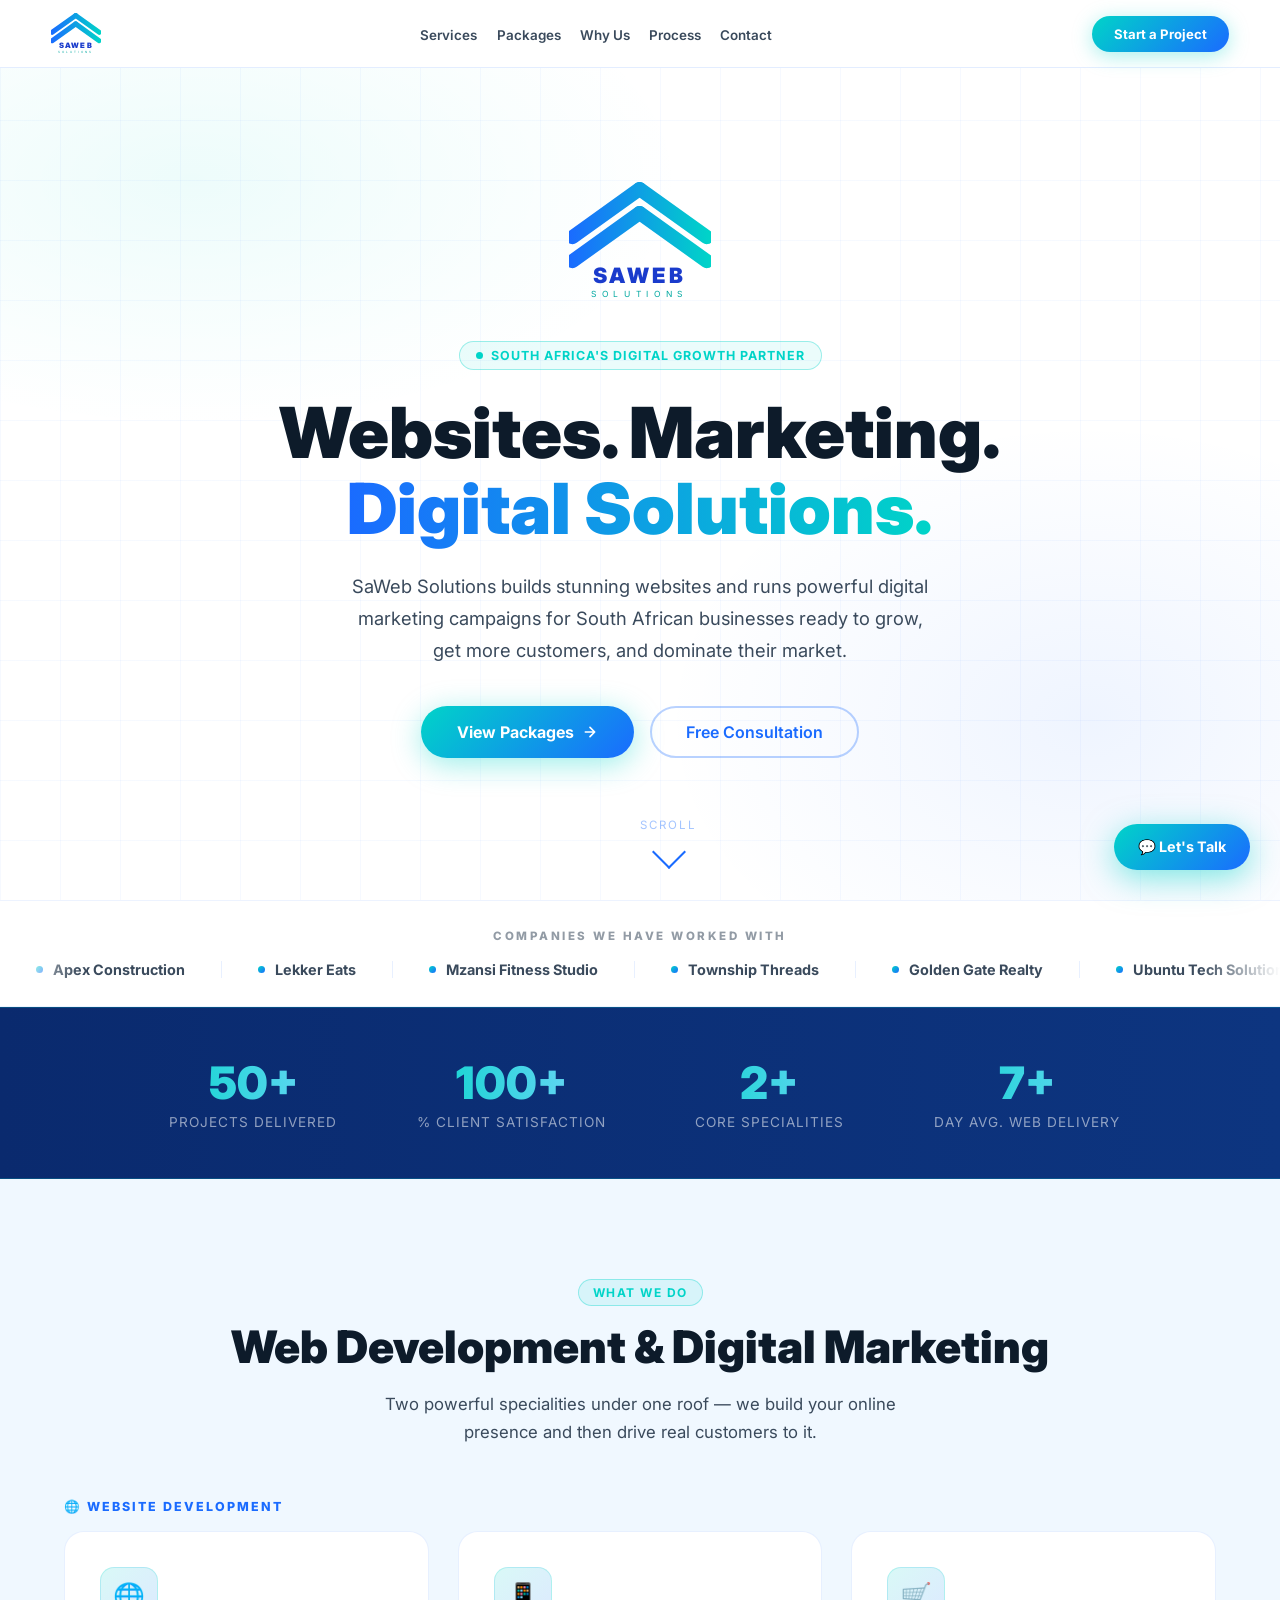
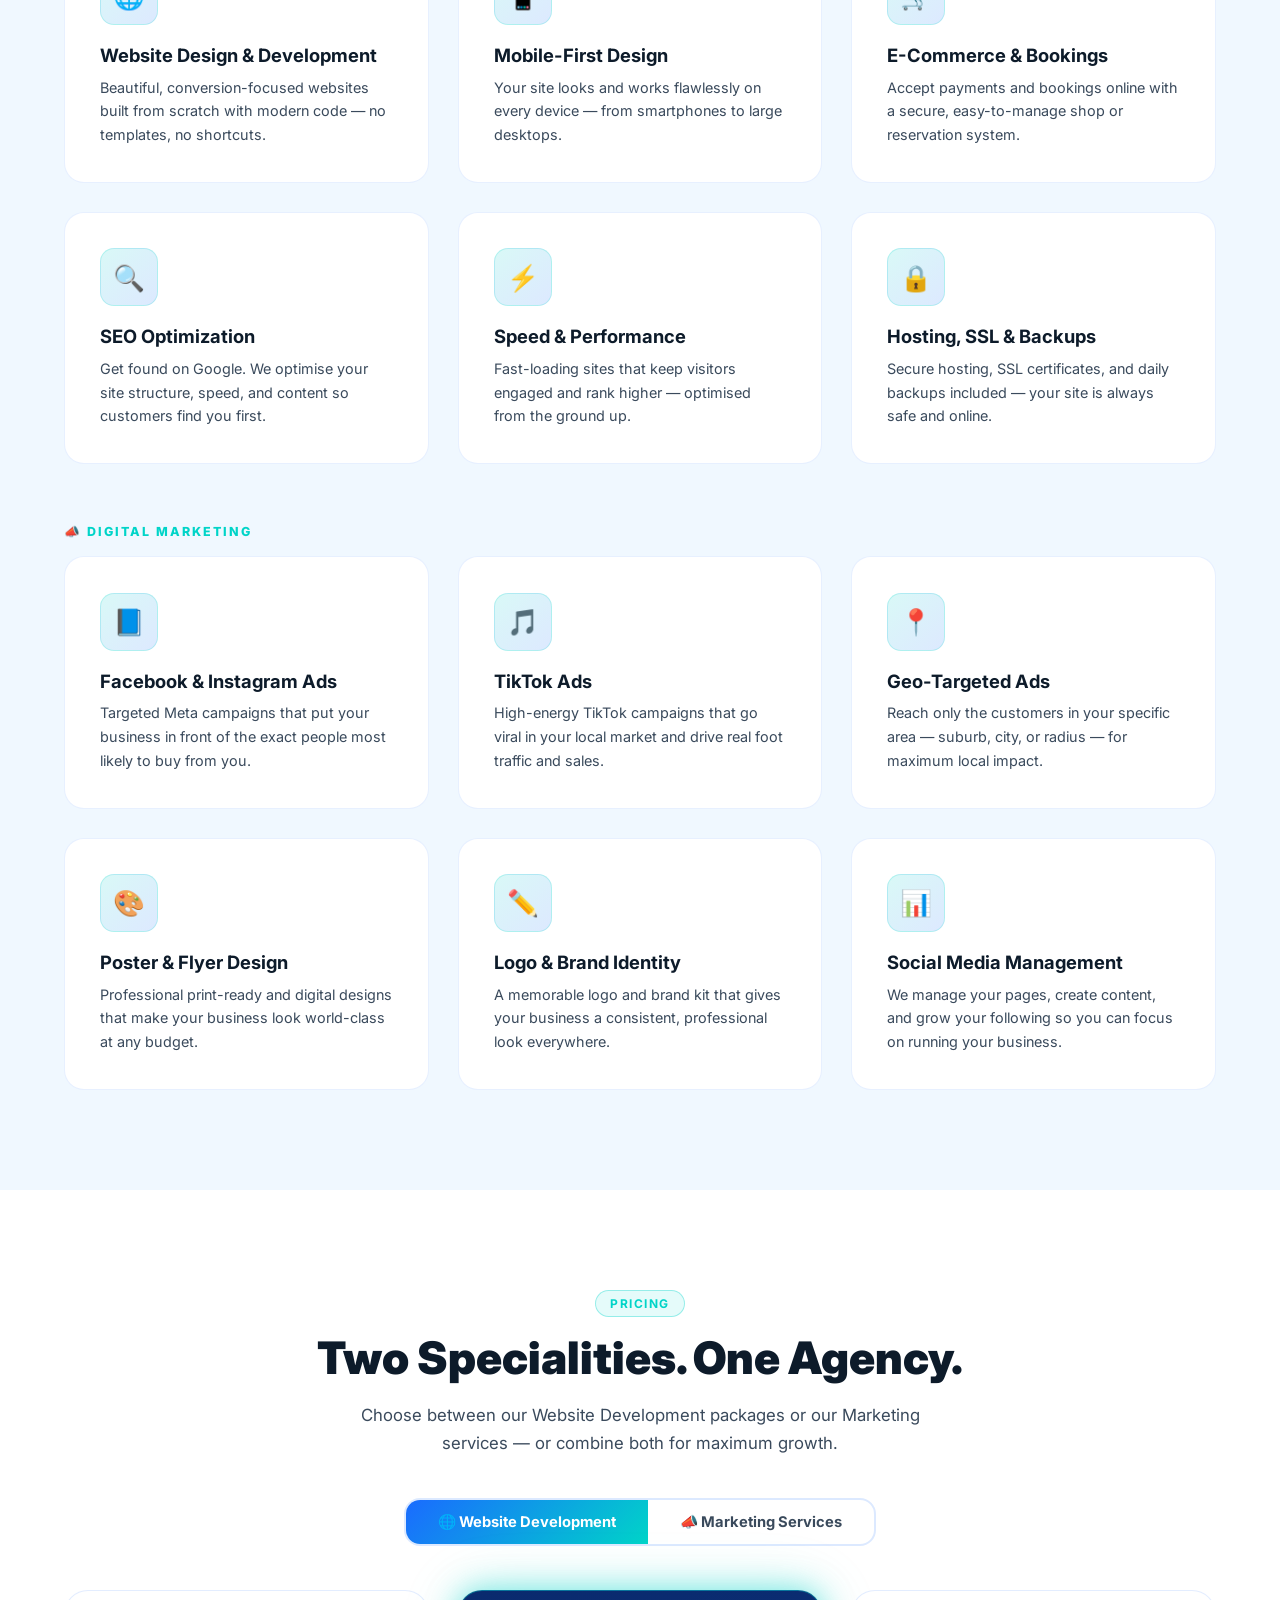
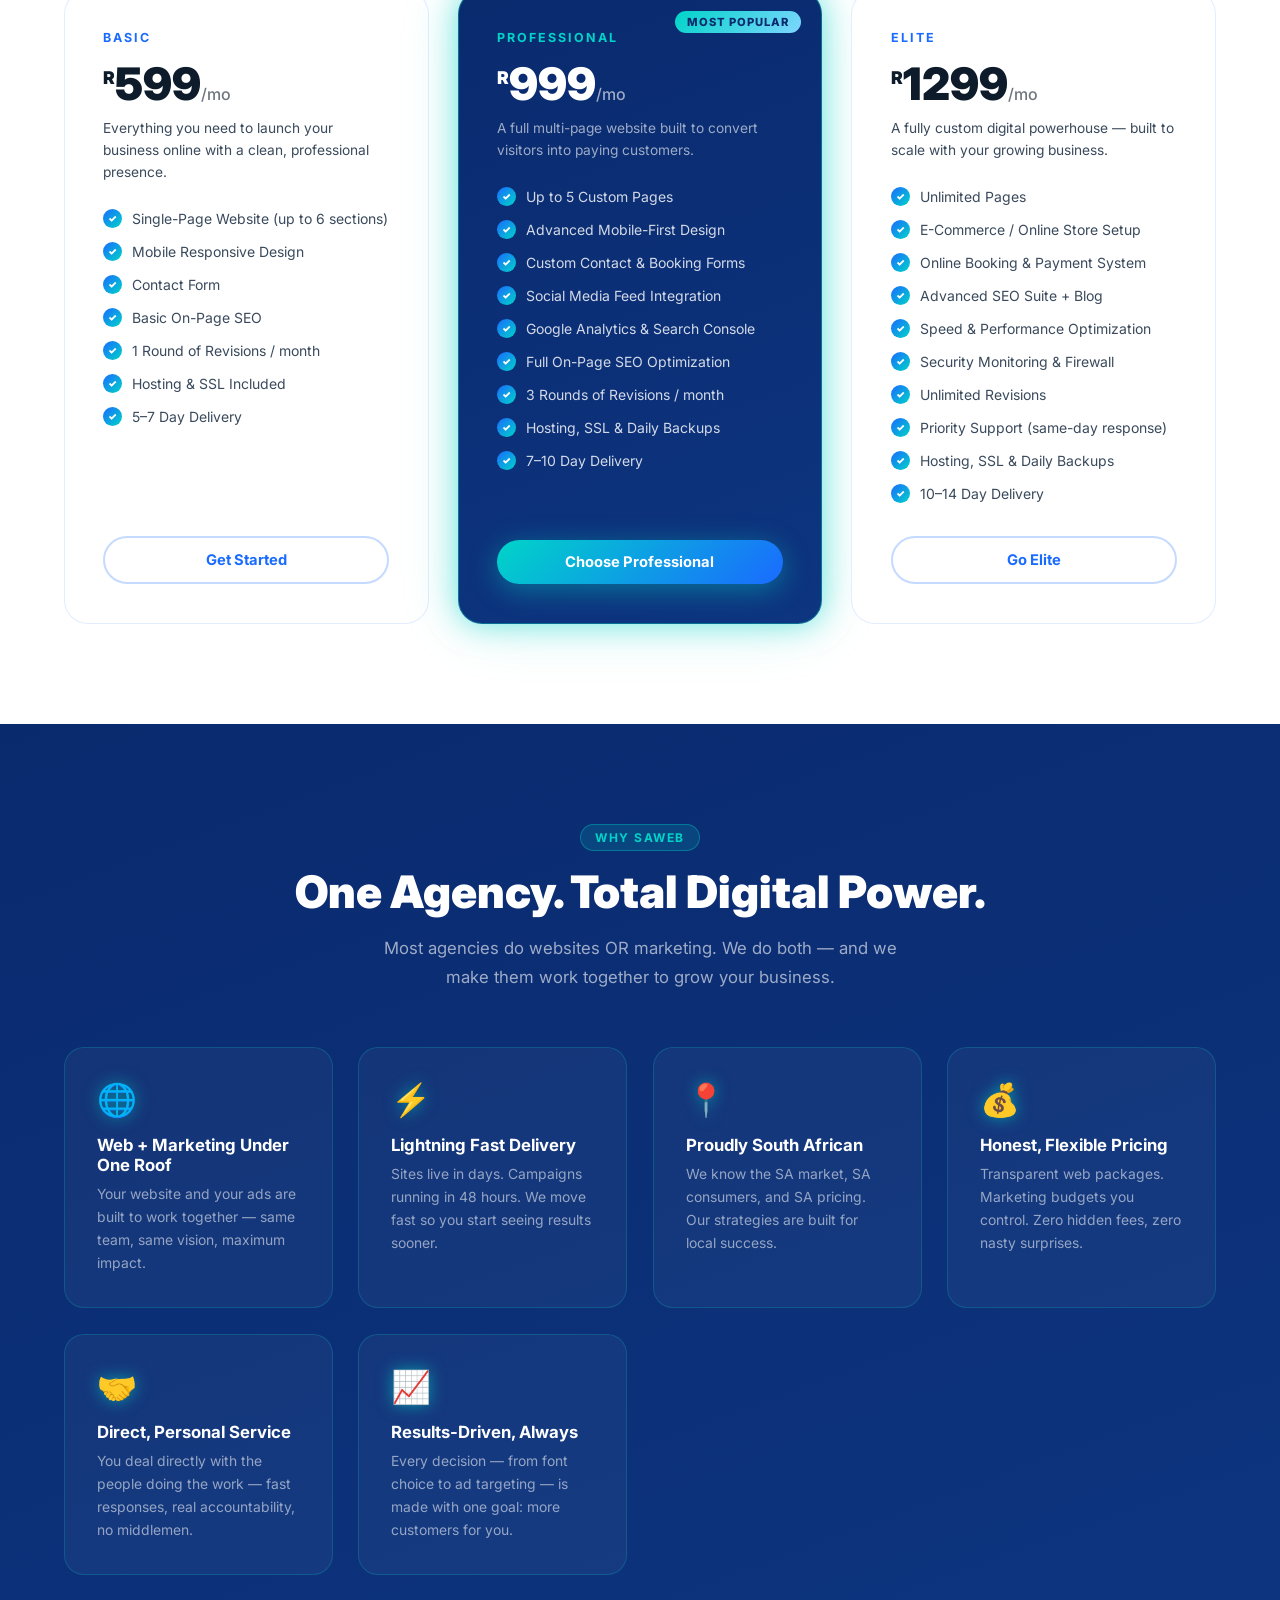
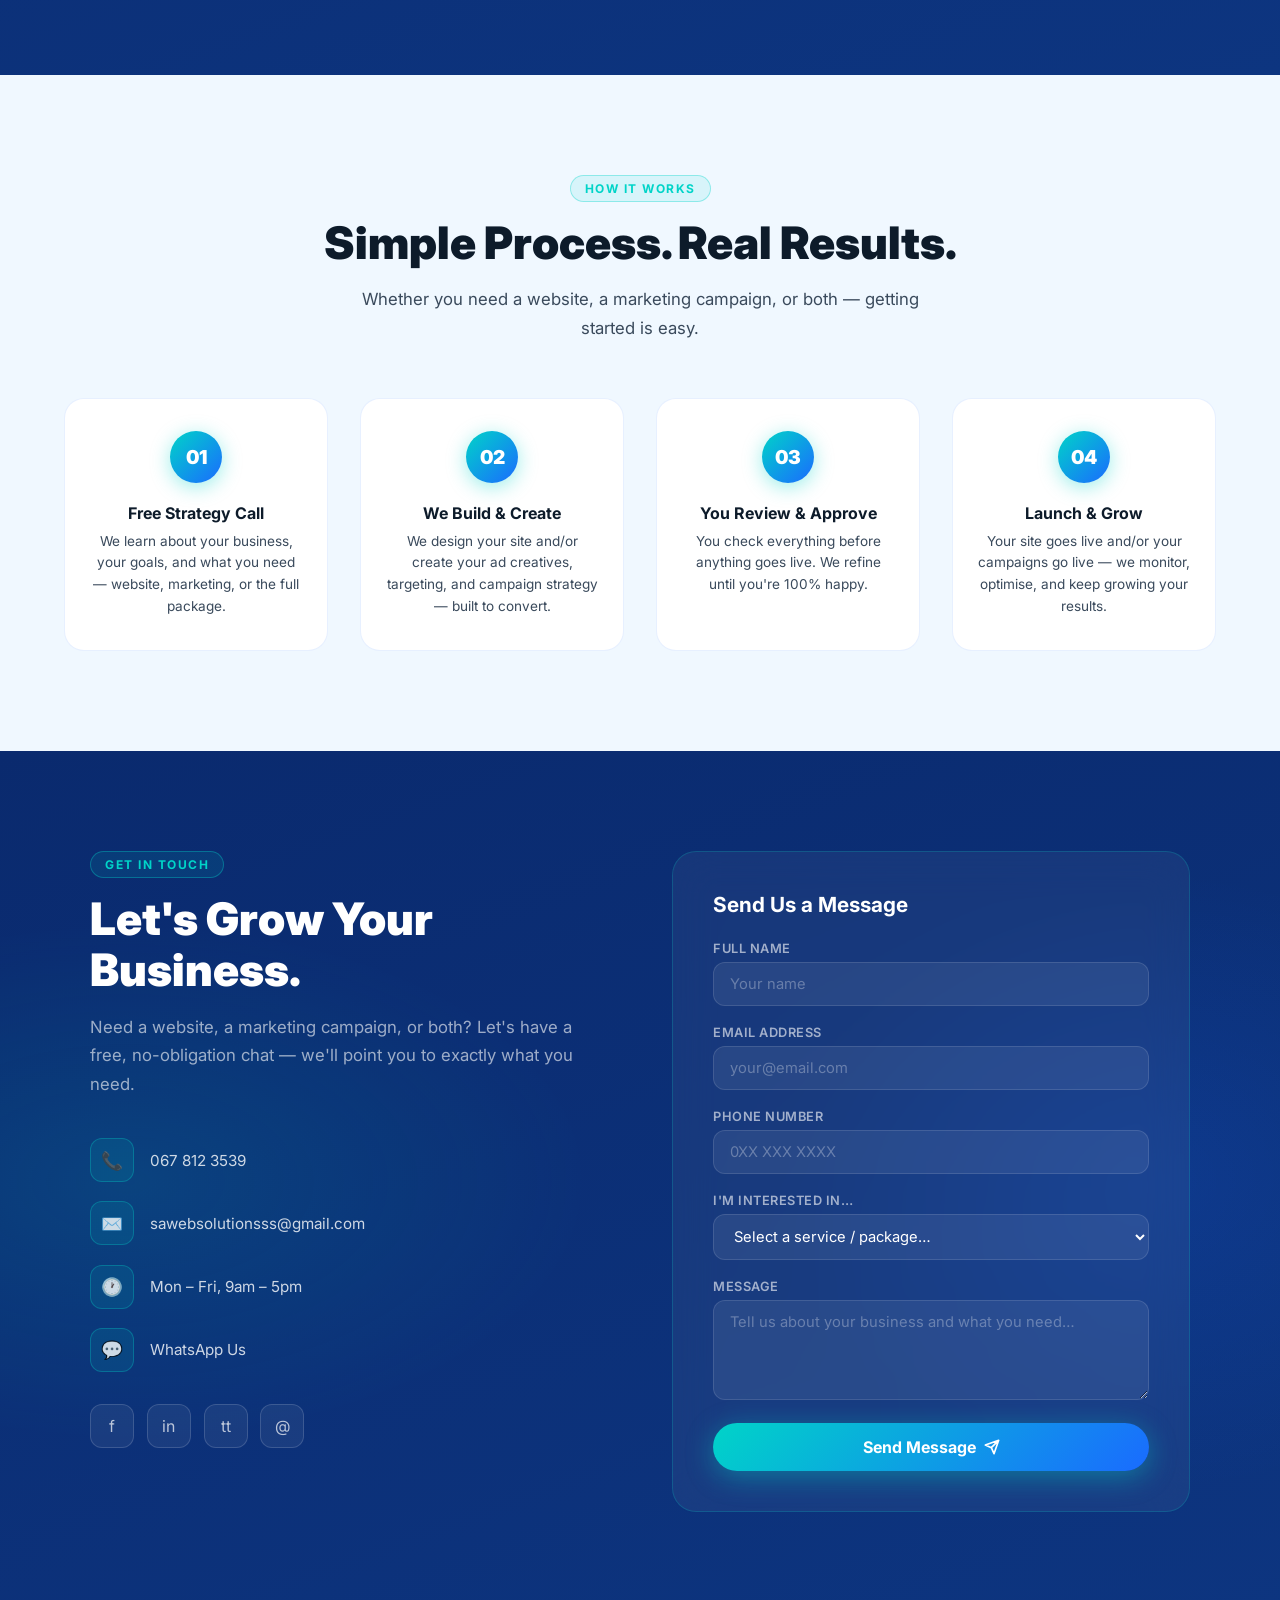
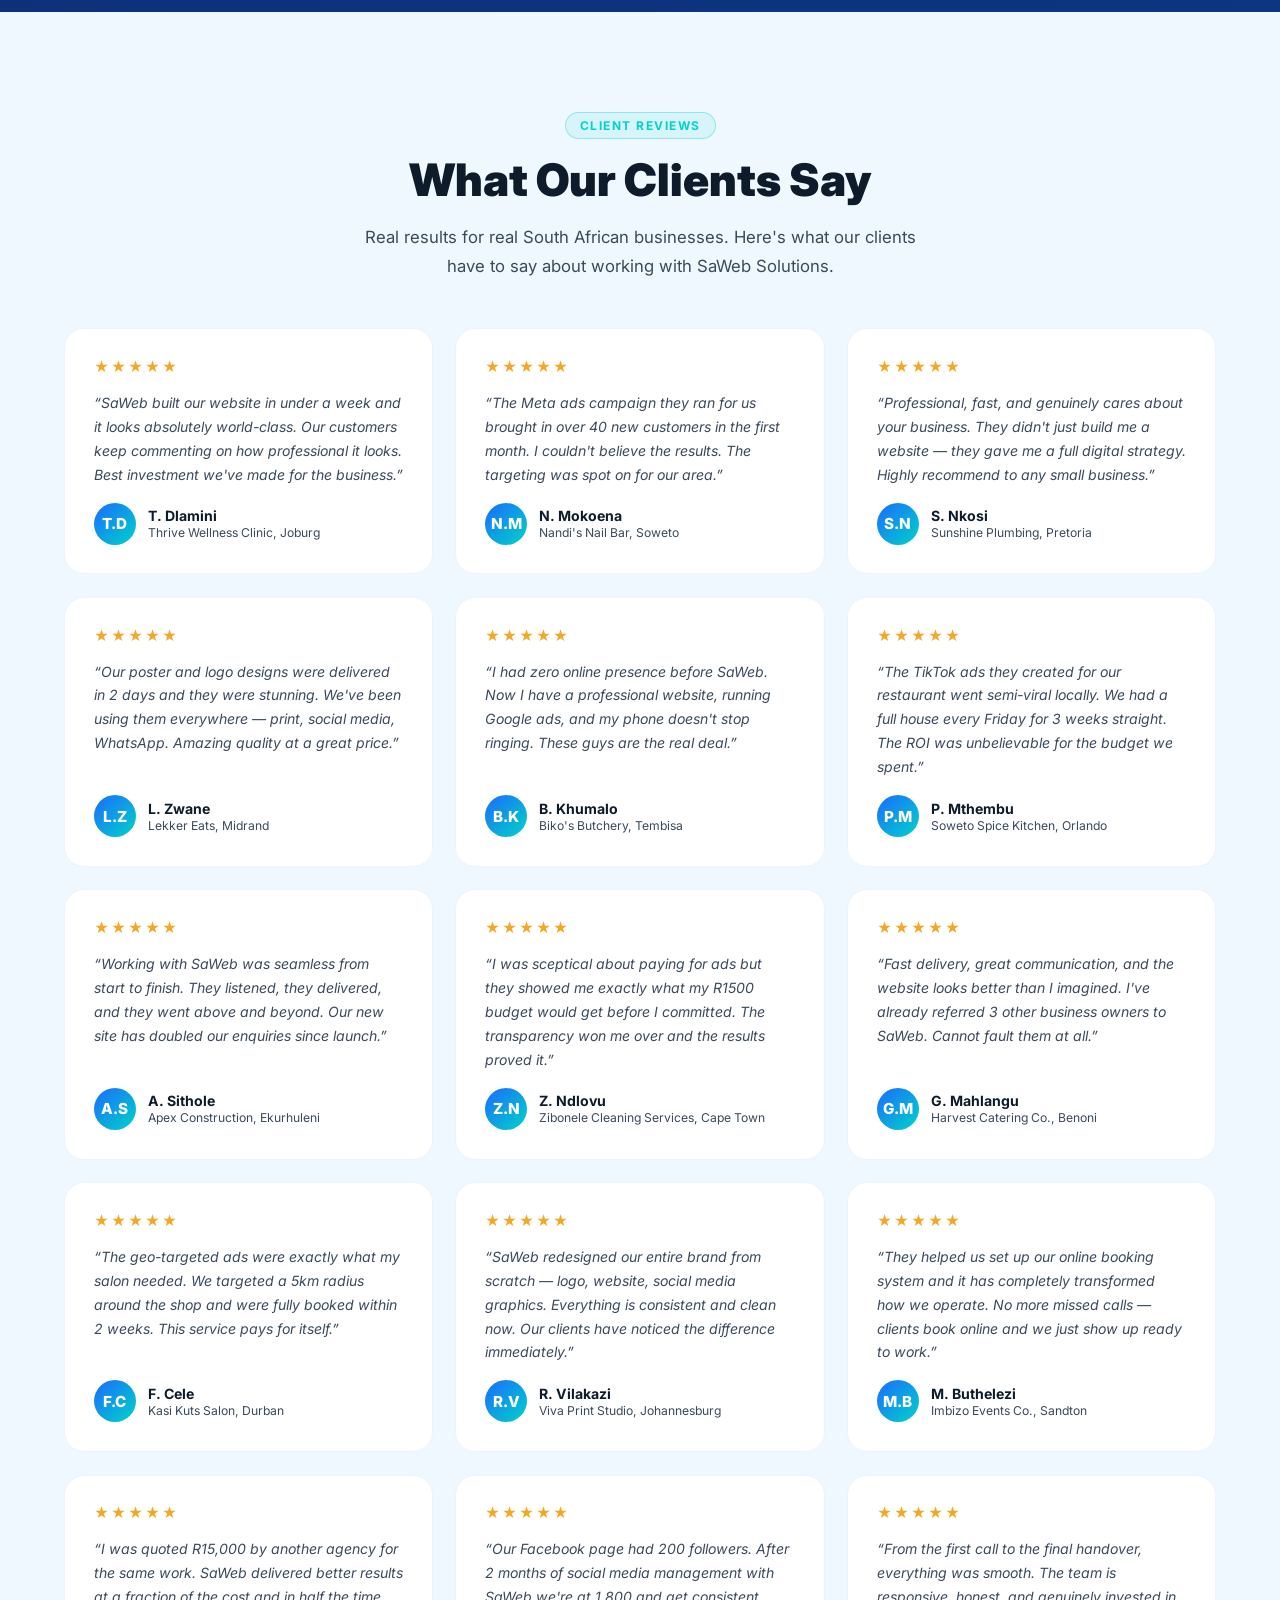
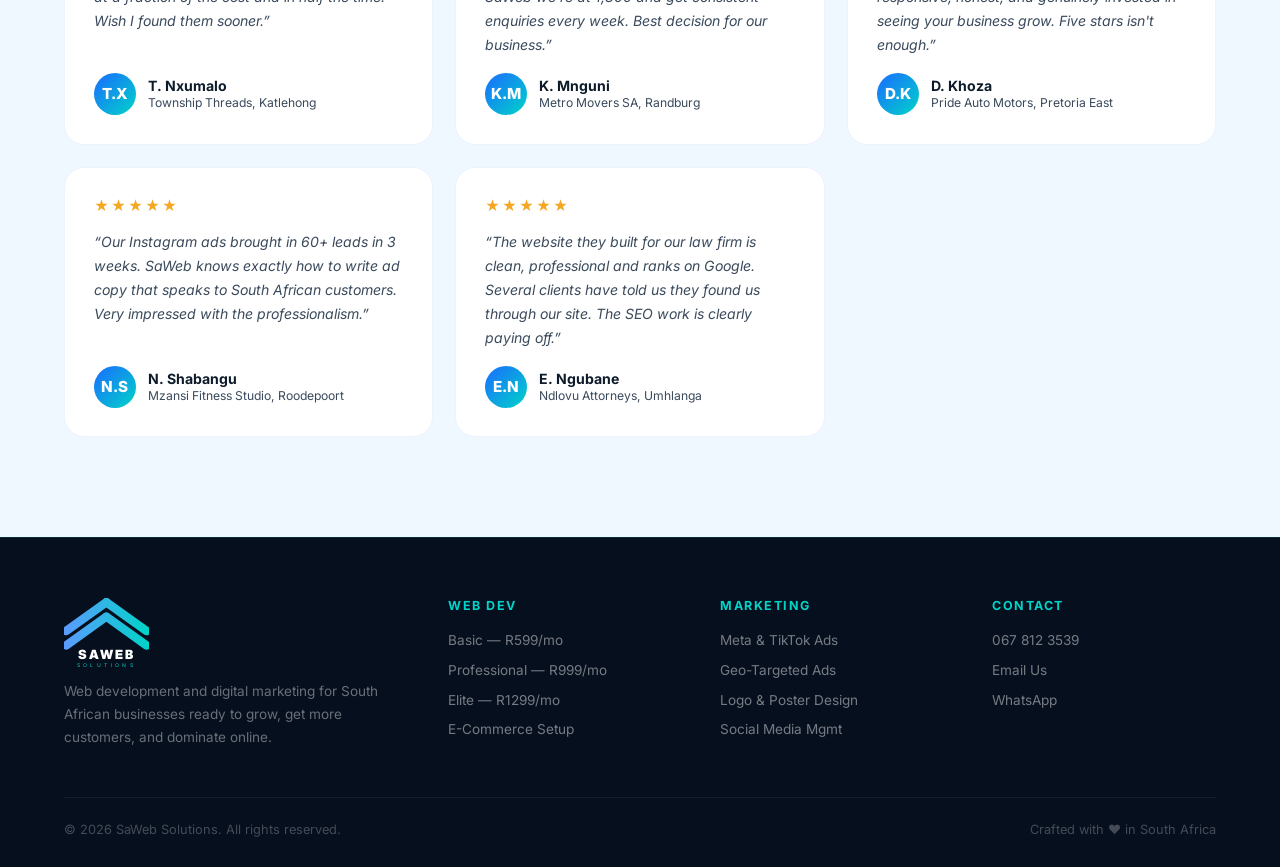
==== commit e804c811: "Update hero to Digital Solutions and fix scroll indicator Replaced "Real Results." with "Digital Sol" ====
--- a/index.html
+++ b/index.html
@@ -11,6 +11,11 @@
   <meta property="og:description" content="Professional websites and digital marketing for South African businesses. Packages from R599/mo." />
   <meta property="og:type" content="website" />
   <meta name="theme-color" content="#1a6bff" />
+  <link rel="icon" type="image/x-icon" href="/favicon.ico" />
+  <link rel="icon" type="image/png" sizes="32x32" href="/favicon-32x32.png" />
+  <link rel="icon" type="image/png" sizes="16x16" href="/favicon-16x16.png" />
+  <link rel="apple-touch-icon" sizes="180x180" href="/apple-touch-icon.png" />
+  <link rel="manifest" href="/site.webmanifest" />
   <link rel="preconnect" href="https://fonts.googleapis.com" />
   <link rel="preconnect" href="https://fonts.gstatic.com" crossorigin />
   <link href="https://fonts.googleapis.com/css2?family=Inter:wght@300;400;500;600;700;800;900&display=swap" rel="stylesheet" />
@@ -239,7 +244,7 @@
     .hero-scroll {
       position: absolute; bottom: 36px; left: 50%; transform: translateX(-50%);
       z-index: 2; display: flex; flex-direction: column; align-items: center; gap: 8px;
-      animation: fadeUp 0.6s ease 1s both;
+      animation: fadeUp 0.6s ease 1s both; cursor: pointer; text-decoration: none;
     }
     .hero-scroll span { color: rgba(26,107,255,0.4); font-size: 0.72rem; letter-spacing: 2px; text-transform: uppercase; }
     .scroll-arrow {
@@ -968,7 +973,7 @@
 
     <h1 class="hero-title">
       Websites. Marketing.<br>
-      <span class="highlight">Real Results.</span>
+      <span class="highlight">Digital Solutions.</span>
     </h1>
 
     <p class="hero-sub">
@@ -986,10 +991,10 @@
     </div>
   </div>
 
-  <div class="hero-scroll">
+  <a class="hero-scroll" href="#ticker" onclick="document.getElementById('ticker').scrollIntoView({behavior:'smooth'});return false;">
     <span>Scroll</span>
     <div class="scroll-arrow"></div>
-  </div>
+  </a>
 </section>
 
 <!-- ── TICKER ─────────────────────────────────────────── -->
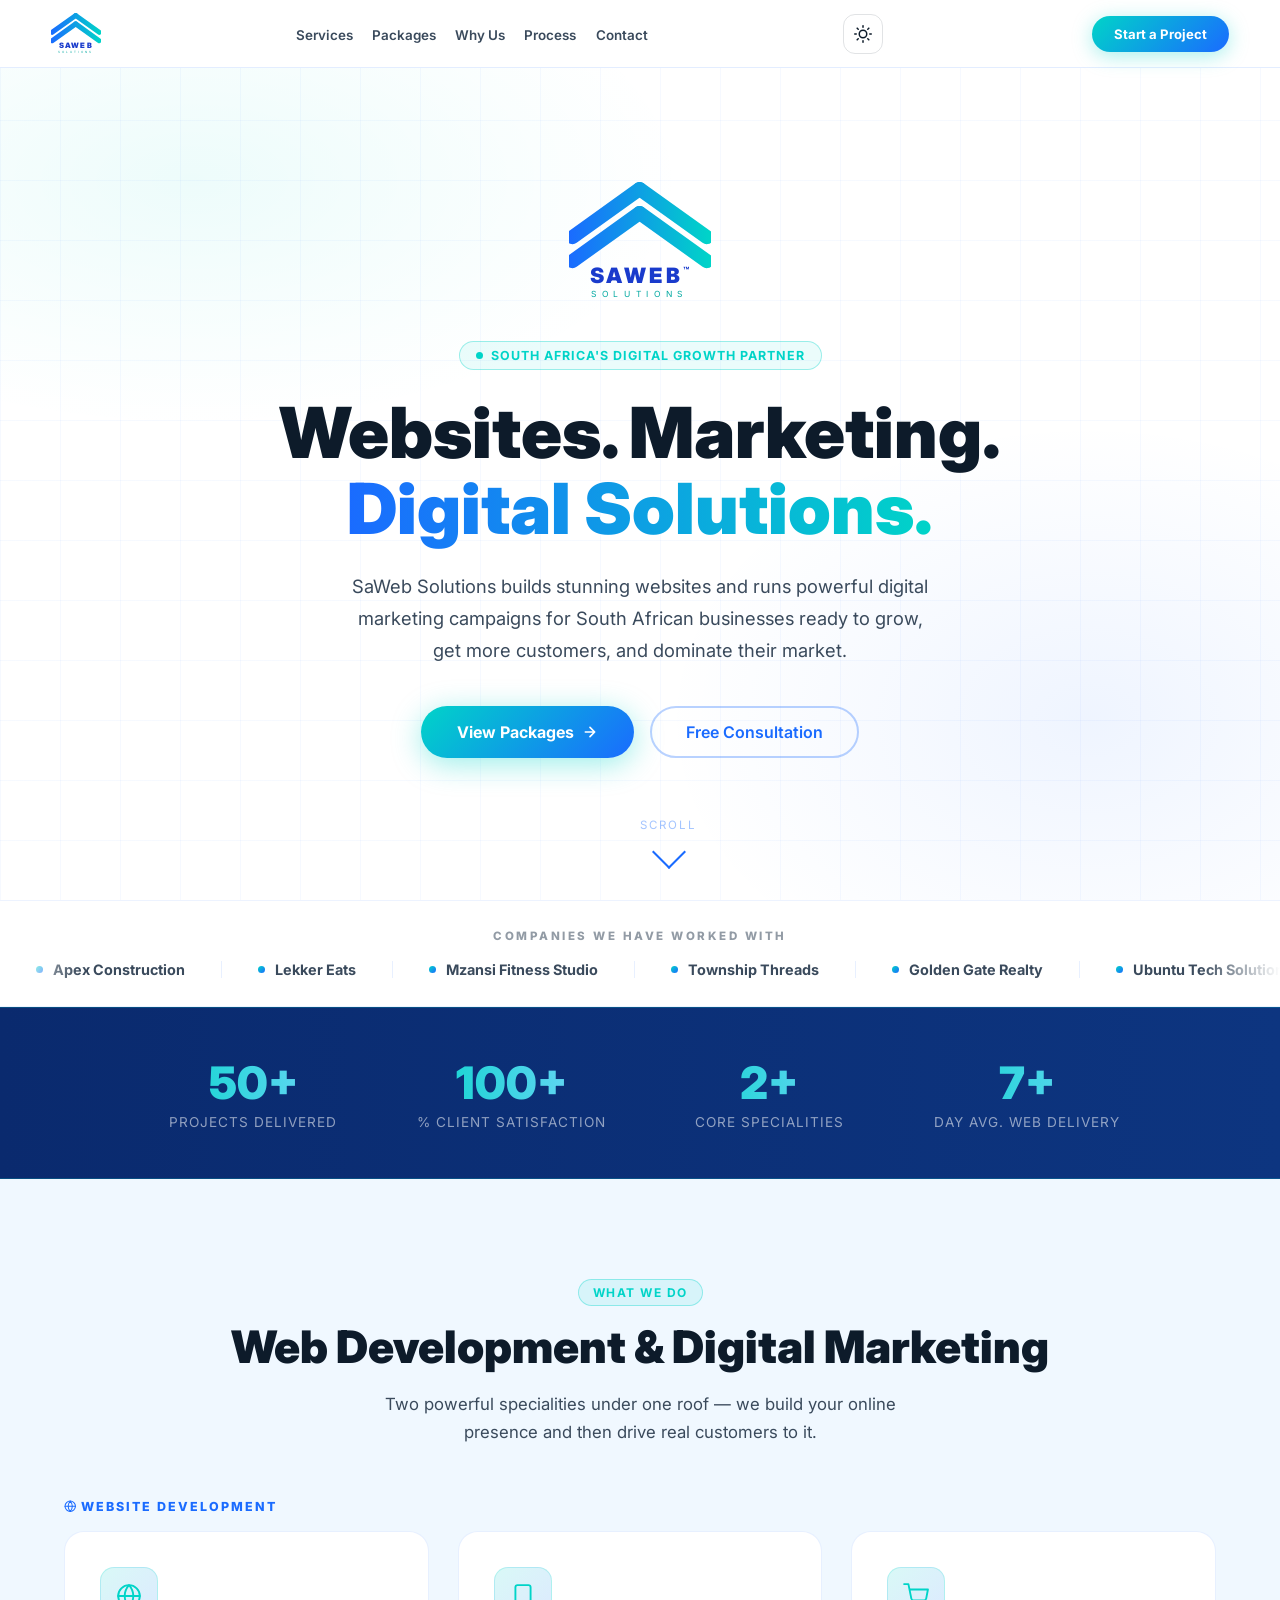
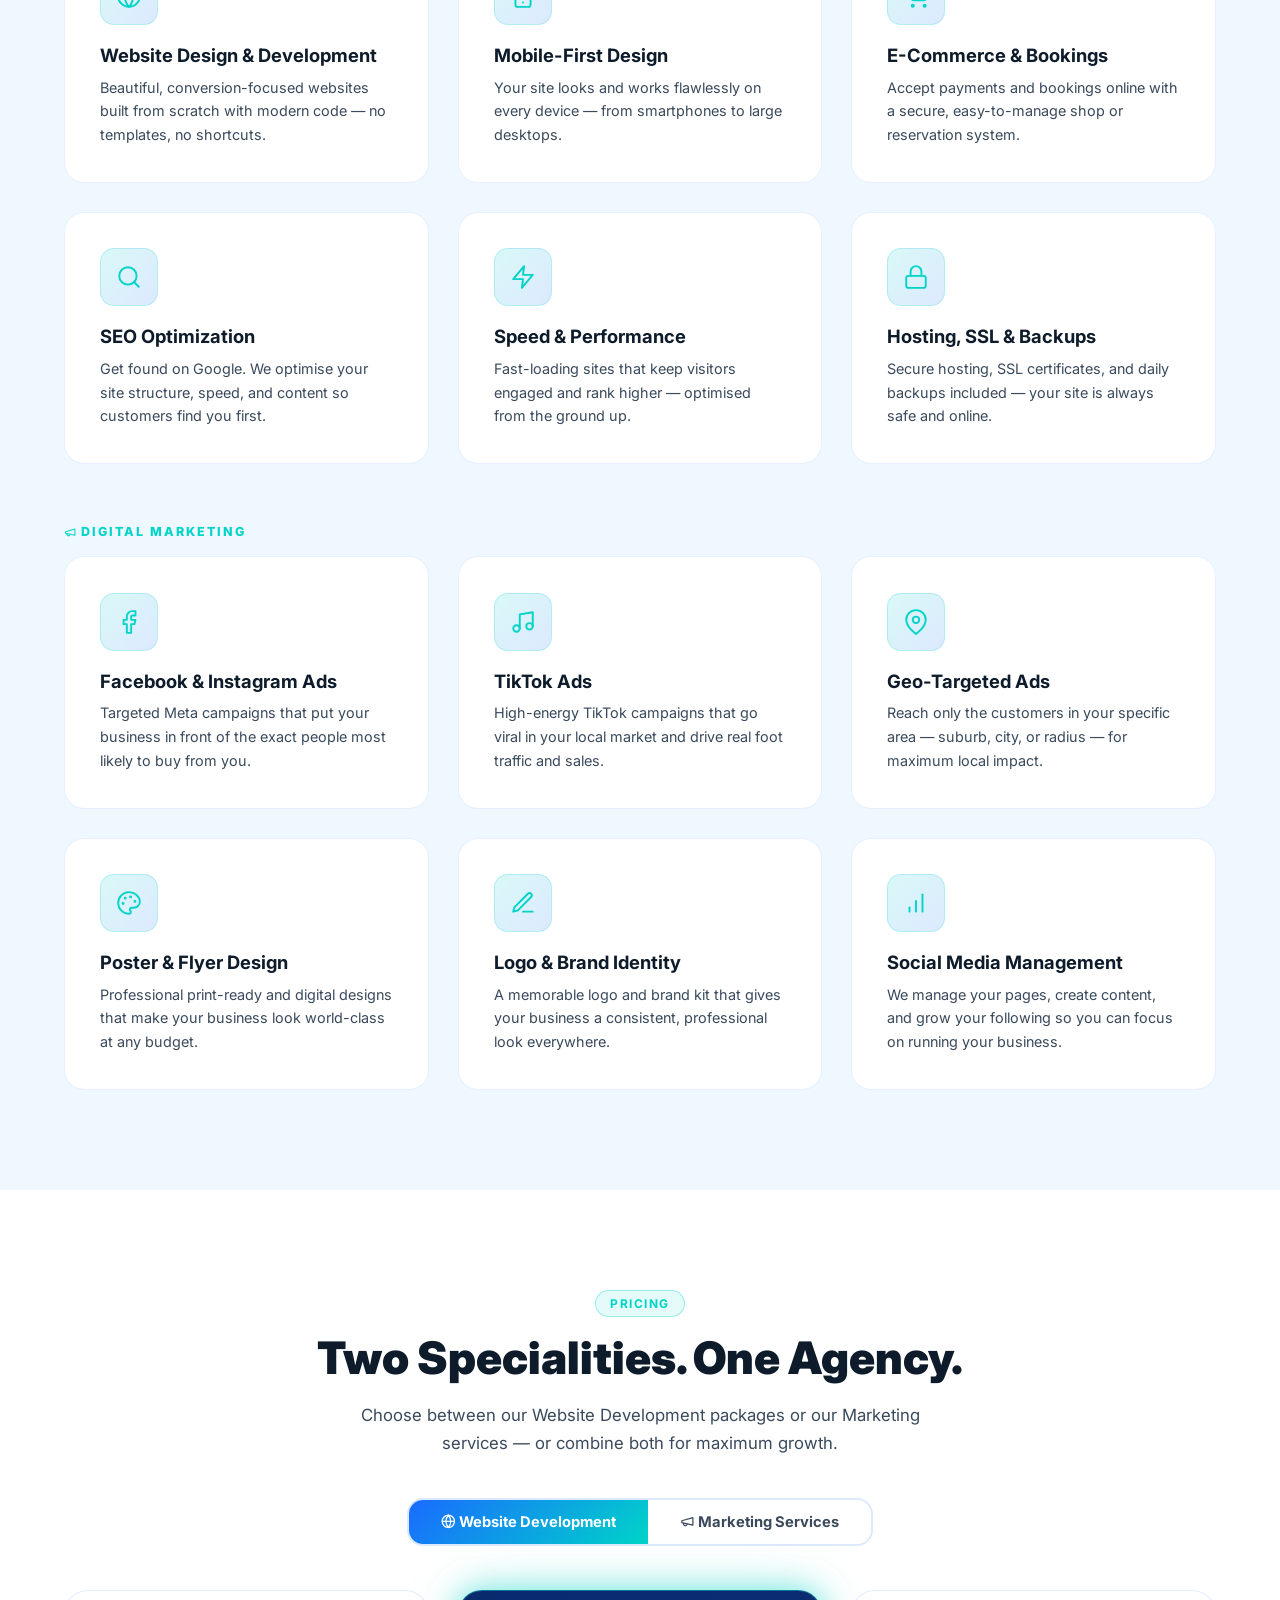
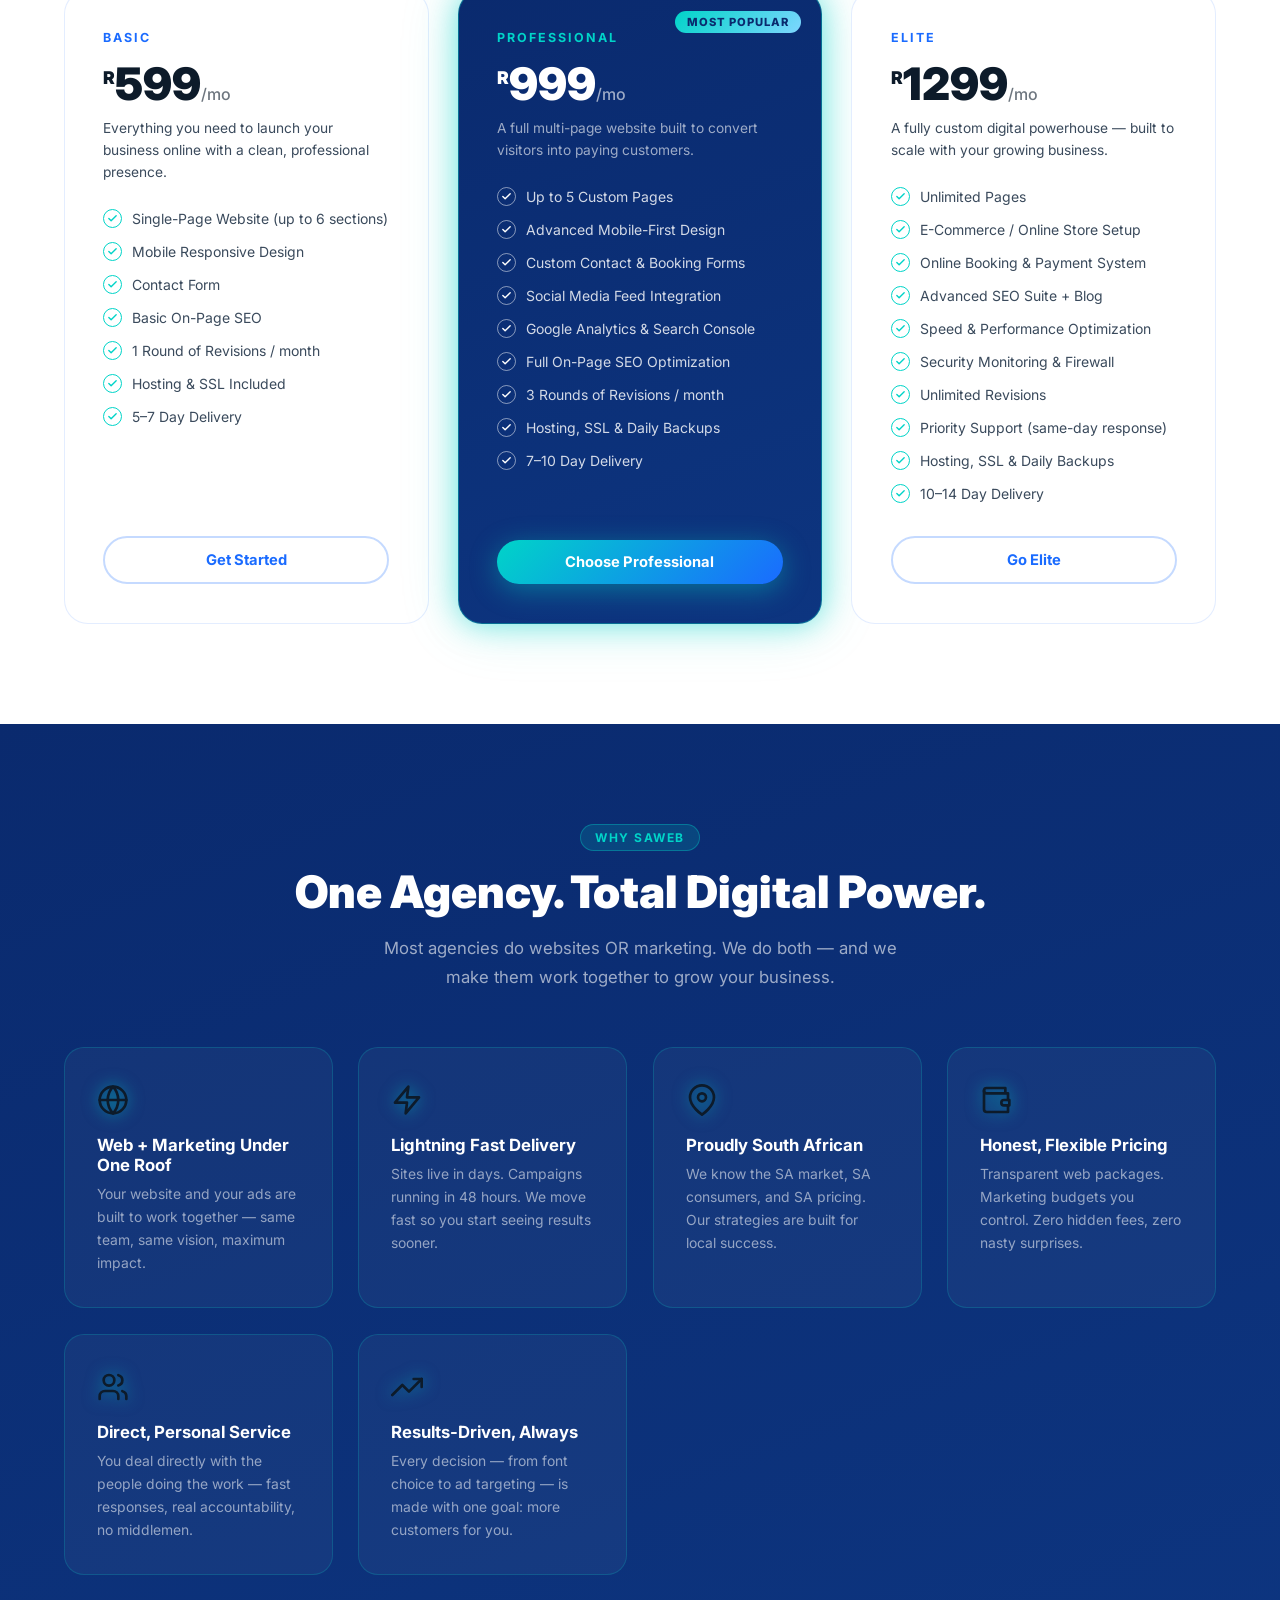
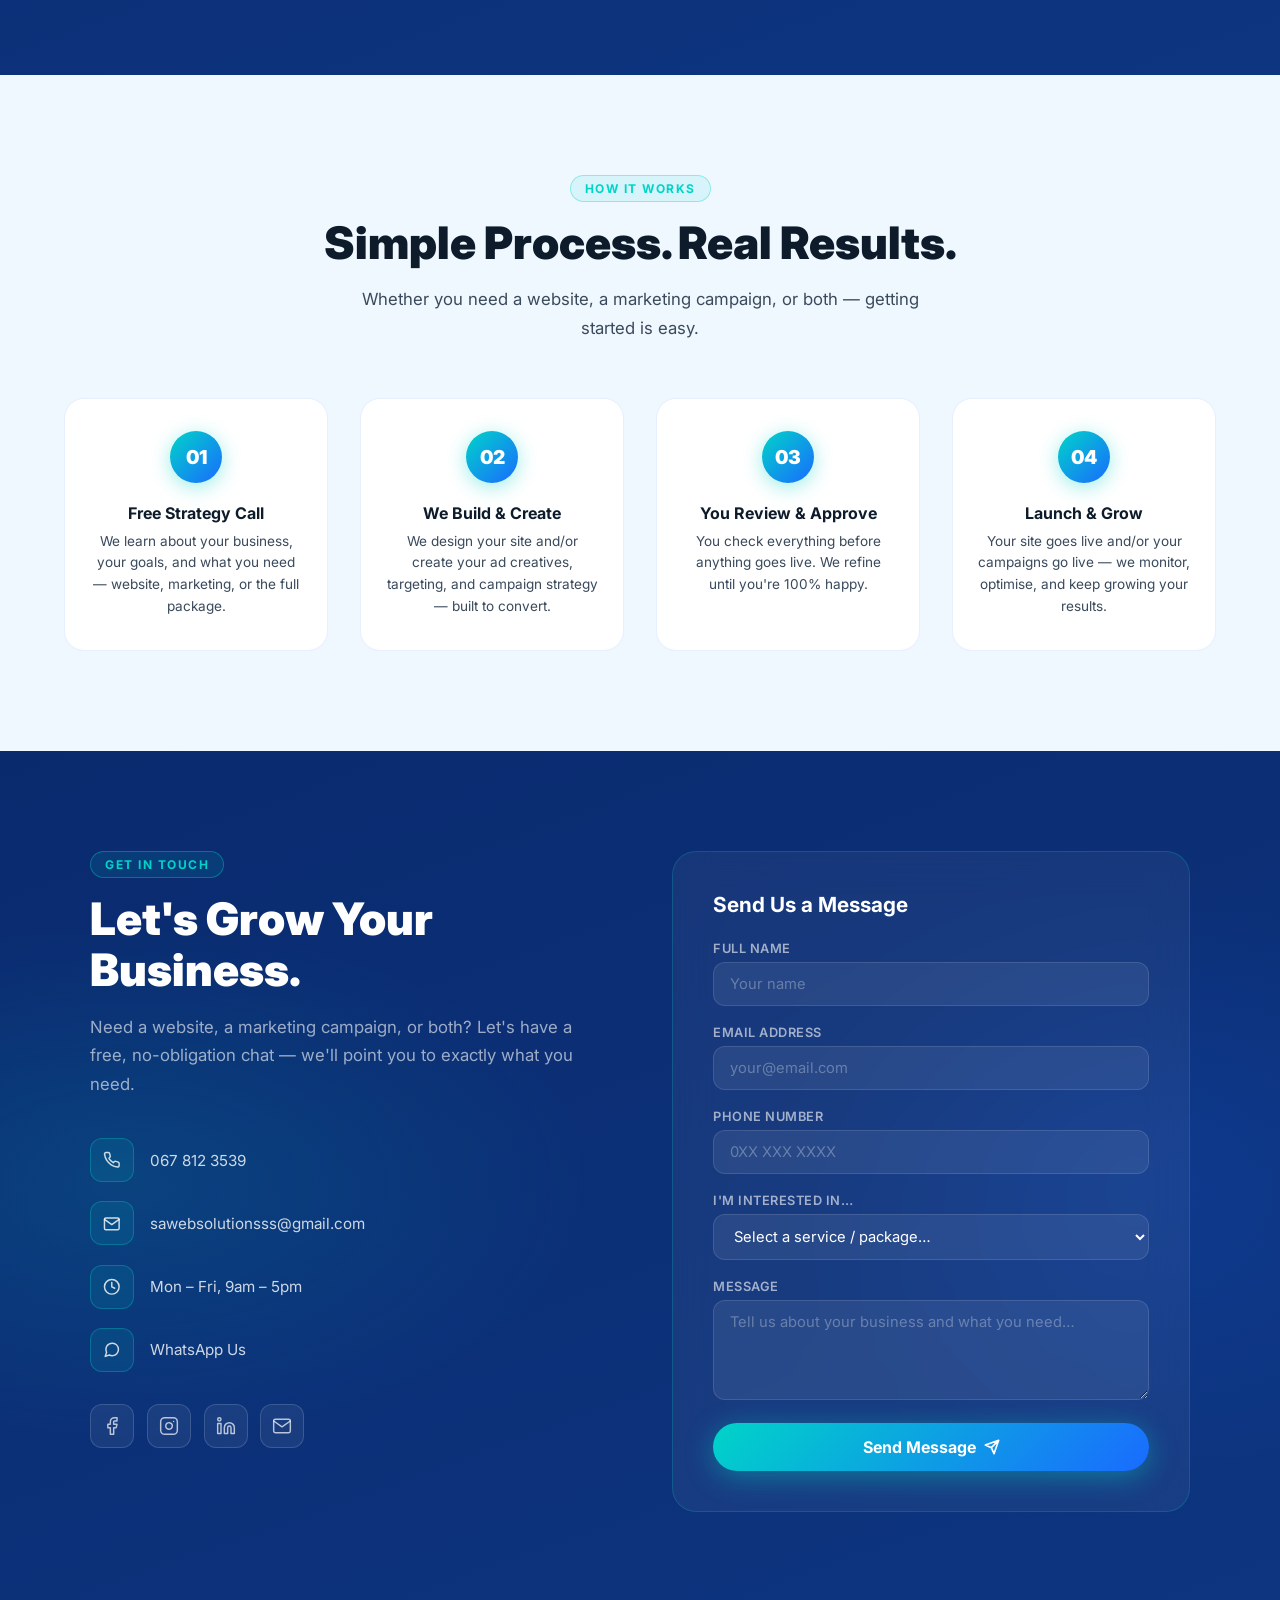
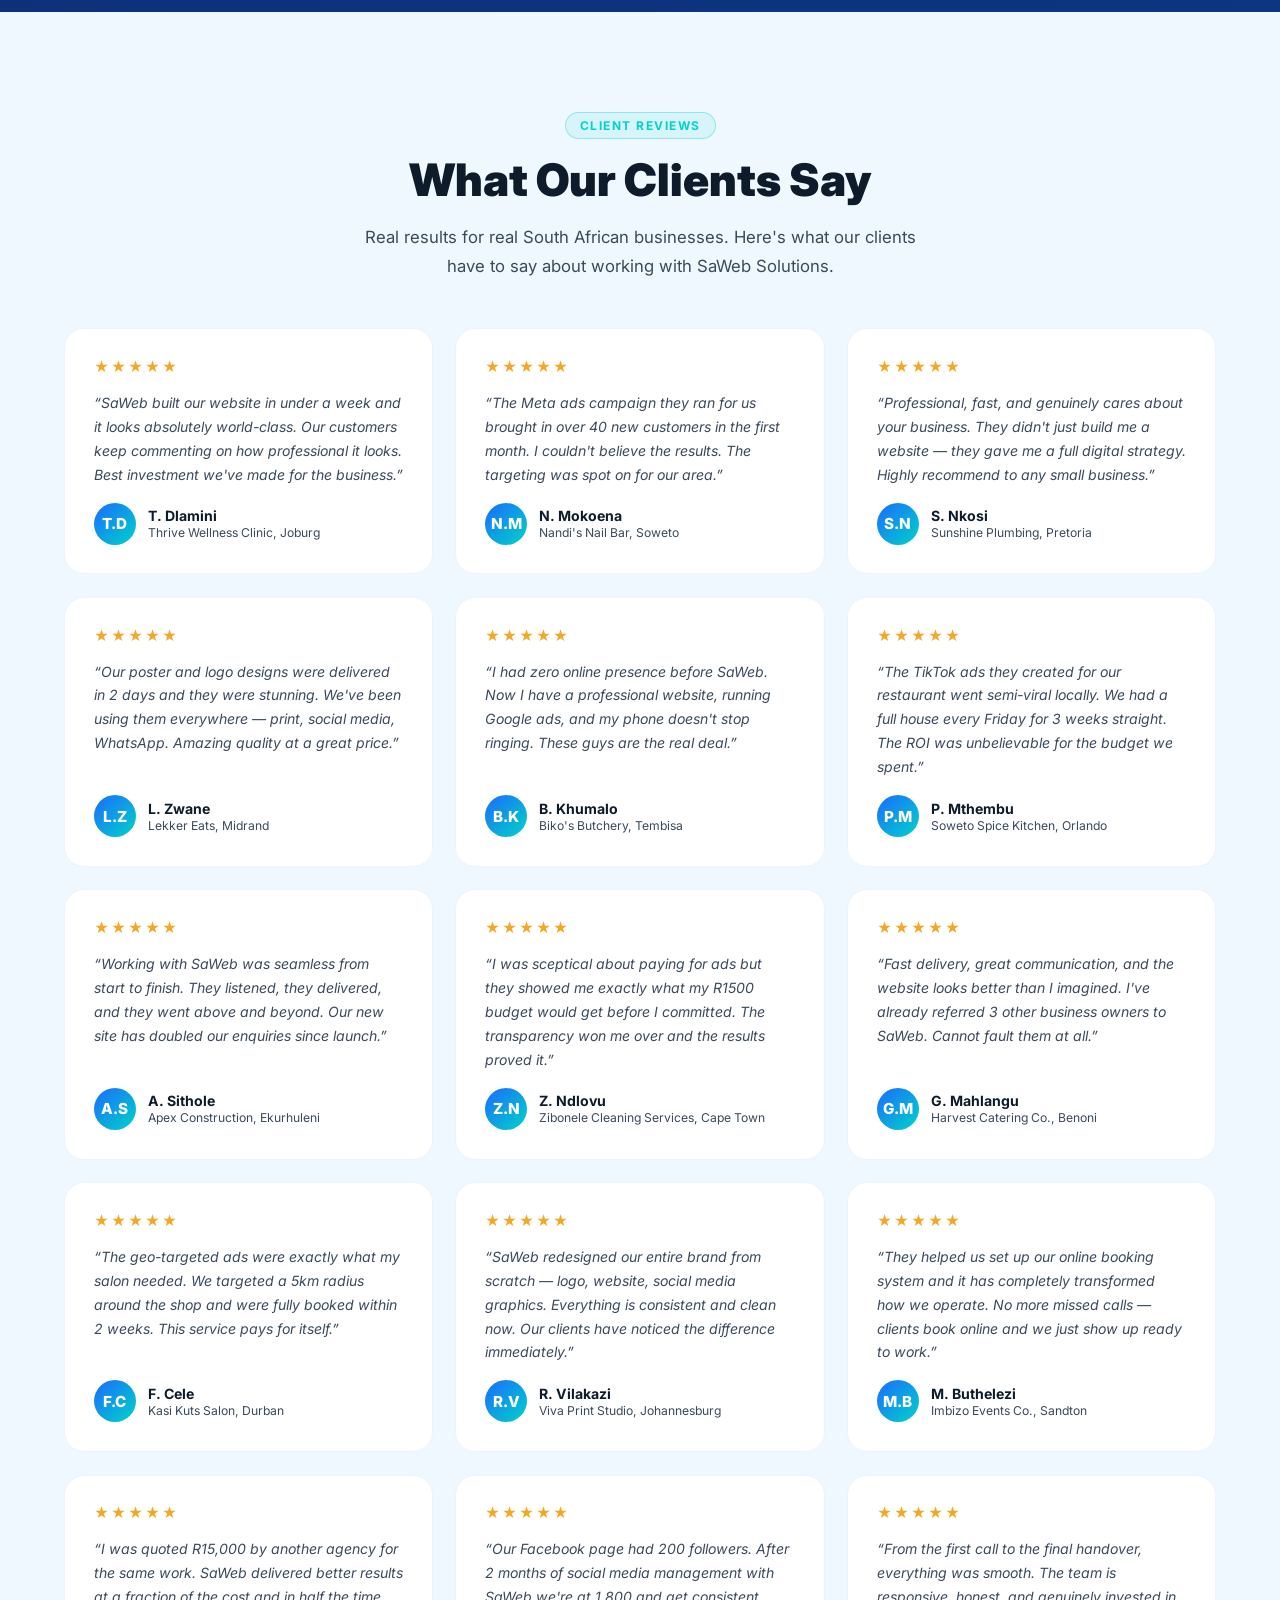
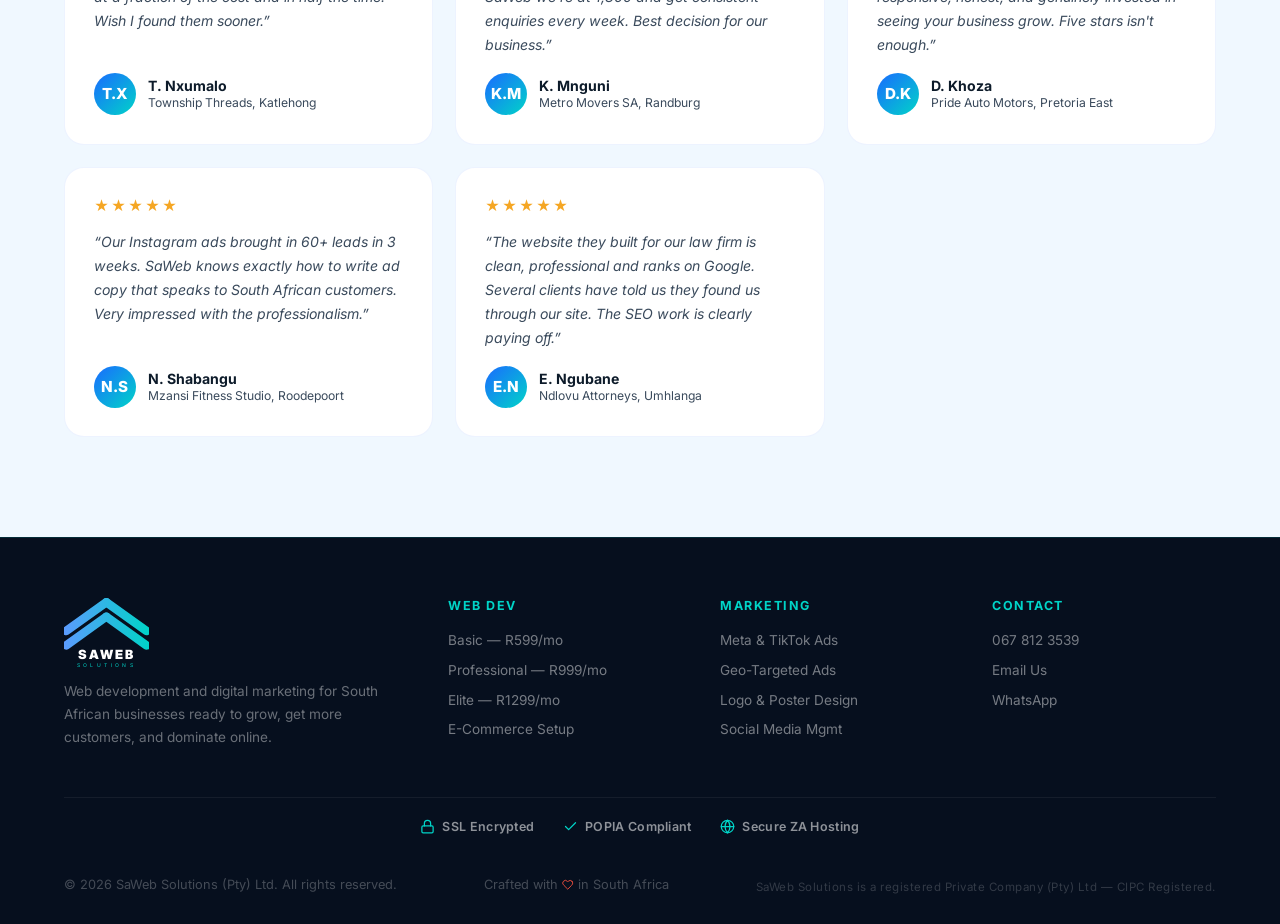
==== commit 0ca0d6f2: "Resolve merge conflicts — keep favicon links + JSON-LD schema Co-Authored-By: Claude Sonnet 4.6 <nor" ====
--- a/index.html
+++ b/index.html
@@ -3,19 +3,74 @@
 <head>
   <meta charset="UTF-8" />
   <meta name="viewport" content="width=device-width, initial-scale=1.0" />
+  <meta name="google-site-verification" content="Zl69DH9oGuojTEgqBaOH73RM3VzEXxdgBu75rriPrbs" />
+  <script>
+    // Theme: follow device setting by default, default to light if no preference,
+    // remember manual user toggle. Applied before paint to avoid flash.
+    (function() {
+      try {
+        const saved      = localStorage.getItem('saweb-theme');
+        const mq         = window.matchMedia ? window.matchMedia('(prefers-color-scheme: dark)') : null;
+        const prefersDark = mq && mq.matches;
+        const theme = saved || (prefersDark ? 'dark' : 'light');
+        if (theme === 'dark') document.documentElement.setAttribute('data-theme', 'dark');
+
+        // If user hasn't manually toggled, follow device theme changes live.
+        if (!saved && mq && typeof mq.addEventListener === 'function') {
+          mq.addEventListener('change', e => {
+            if (localStorage.getItem('saweb-theme')) return; // user has since chosen — respect that
+            document.documentElement.setAttribute('data-theme', e.matches ? 'dark' : 'light');
+          });
+        }
+      } catch(e) {}
+    })();
+  </script>
   <title>SaWeb Solutions — Websites & Digital Marketing for South African Businesses</title>
   <meta name="description" content="SaWeb Solutions builds professional websites and runs powerful digital marketing campaigns for South African businesses. Get more customers with Meta Ads, TikTok Ads, SEO, logo design and more." />
   <meta name="keywords" content="website design South Africa, digital marketing South Africa, Meta ads, TikTok ads, SEO, logo design, web development" />
   <meta name="author" content="SaWeb Solutions" />
+  <link rel="canonical" href="https://sawebsolutions.org.za/" />
+  <meta name="robots" content="index, follow, max-image-preview:large" />
   <meta property="og:title" content="SaWeb Solutions — Websites & Digital Marketing" />
   <meta property="og:description" content="Professional websites and digital marketing for South African businesses. Packages from R599/mo." />
   <meta property="og:type" content="website" />
+  <meta property="og:url" content="https://sawebsolutions.org.za/" />
+  <meta property="og:image" content="https://sawebsolutions.org.za/SaWebLogo.png" />
+  <meta property="og:site_name" content="SaWeb Solutions" />
+  <meta property="og:locale" content="en_ZA" />
+  <meta name="twitter:card" content="summary_large_image" />
+  <meta name="twitter:title" content="SaWeb Solutions — Websites & Digital Marketing" />
+  <meta name="twitter:description" content="Professional websites and digital marketing for South African businesses. Packages from R599/mo." />
+  <meta name="twitter:image" content="https://sawebsolutions.org.za/SaWebLogo.png" />
   <meta name="theme-color" content="#1a6bff" />
   <link rel="icon" type="image/x-icon" href="/favicon.ico" />
   <link rel="icon" type="image/png" sizes="32x32" href="/favicon-32x32.png" />
   <link rel="icon" type="image/png" sizes="16x16" href="/favicon-16x16.png" />
   <link rel="apple-touch-icon" sizes="180x180" href="/apple-touch-icon.png" />
   <link rel="manifest" href="/site.webmanifest" />
+  <script type="application/ld+json">
+  {
+    "@context": "https://schema.org",
+    "@type": "ProfessionalService",
+    "name": "SaWeb Solutions",
+    "alternateName": "SaWeb",
+    "url": "https://sawebsolutions.org.za/",
+    "logo": "https://sawebsolutions.org.za/SaWebLogo.png",
+    "image": "https://sawebsolutions.org.za/SaWebLogo.png",
+    "description": "SaWeb Solutions builds professional websites and runs digital marketing campaigns for South African businesses. Web design, SEO, Meta Ads, TikTok Ads, logo design and more.",
+    "email": "sawebsolutionsss@gmail.com",
+    "telephone": "+27-67-812-3539",
+    "priceRange": "R599 - R4999",
+    "areaServed": { "@type": "Country", "name": "South Africa" },
+    "address": { "@type": "PostalAddress", "addressCountry": "ZA" },
+    "sameAs": [
+      "https://www.facebook.com/share/1ELYnQFs6w/?mibextid=wwXIfr",
+      "https://www.instagram.com/sawebsolutionss",
+      "https://www.linkedin.com/company/sawebsolutions/",
+      "https://wa.me/27678123539"
+    ]
+  }
+  </script>
   <link rel="preconnect" href="https://fonts.googleapis.com" />
   <link rel="preconnect" href="https://fonts.gstatic.com" crossorigin />
   <link href="https://fonts.googleapis.com/css2?family=Inter:wght@300;400;500;600;700;800;900&display=swap" rel="stylesheet" />
@@ -32,8 +87,26 @@
       --off-white:  #f0f8ff;
       --text-dark:  #0d1b2a;
       --text-mid:   #3a4a5c;
+      --pure-white: #ffffff;          /* literal white, never themed */
+      --nav-bg:     rgba(255,255,255,0.97);
+      --nav-bg-solid: #ffffff;
+      --card-soft:  rgba(255,255,255,0.5);
+      --line-soft:  rgba(13,27,42,0.08);
       --glow-blue:  0 0 30px rgba(26,107,255,0.5), 0 0 60px rgba(26,107,255,0.2);
       --glow-teal:  0 0 30px rgba(0,212,200,0.5), 0 0 60px rgba(0,212,200,0.2);
+      color-scheme: light;
+    }
+
+    [data-theme="dark"] {
+      --white:      #0d1b2a;          /* "page surface" — swaps to dark navy */
+      --off-white:  #142035;          /* "alternate surface" */
+      --text-dark:  #e8f0f8;          /* primary ink — swaps to light */
+      --text-mid:   #98a8be;          /* secondary ink */
+      --nav-bg:     rgba(13,27,42,0.92);
+      --nav-bg-solid: #0d1b2a;
+      --card-soft:  rgba(255,255,255,0.04);
+      --line-soft:  rgba(255,255,255,0.08);
+      color-scheme: dark;
     }
 
     html { scroll-behavior: smooth; }
@@ -56,15 +129,67 @@
       padding: 0 4%;
       display: flex; align-items: center; justify-content: space-between;
       height: 68px;
-      background: rgba(255,255,255,0.97);
+      background: var(--nav-bg);
       backdrop-filter: blur(18px);
       border-bottom: 1px solid rgba(26,107,255,0.12);
-      transition: background 0.3s, box-shadow 0.3s;
+      transition: background 0.3s, box-shadow 0.3s, border-color 0.3s;
     }
     nav.scrolled {
-      background: rgba(255,255,255,1);
+      background: var(--nav-bg-solid);
       box-shadow: 0 2px 24px rgba(26,107,255,0.1);
     }
+    [data-theme="dark"] nav { border-bottom-color: rgba(255,255,255,0.06); }
+
+    /* ── Theme toggle button ───────────────────────────── */
+    .theme-toggle {
+      background: transparent;
+      border: 1.5px solid rgba(13,27,42,0.12);
+      width: 40px; height: 40px; border-radius: 12px;
+      display: inline-flex; align-items: center; justify-content: center;
+      cursor: pointer; color: var(--text-dark);
+      transition: background 0.2s, border-color 0.2s, color 0.2s, transform 0.2s;
+      margin-right: 14px;
+      flex-shrink: 0;
+    }
+    .theme-toggle:hover { background: rgba(26,107,255,0.08); border-color: var(--blue); color: var(--blue); transform: translateY(-1px); }
+    .theme-toggle .icon { width: 18px; height: 18px; stroke-width: 2; }
+    .theme-toggle .icon-moon { display: none; }
+    [data-theme="dark"] .theme-toggle { border-color: rgba(255,255,255,0.18); }
+    [data-theme="dark"] .theme-toggle:hover { background: rgba(0,212,200,0.12); border-color: var(--teal); color: var(--teal); }
+    [data-theme="dark"] .theme-toggle .icon-sun { display: none; }
+    [data-theme="dark"] .theme-toggle .icon-moon { display: block; }
+
+    /* ── Dark mode card surface elevation ─────────────── */
+    [data-theme="dark"] .pkg-card,
+    [data-theme="dark"] .testi-card,
+    [data-theme="dark"] .service-card,
+    [data-theme="dark"] .mkt-calc {
+      background: var(--off-white);
+      border-color: rgba(255,255,255,0.06);
+    }
+    [data-theme="dark"] .pkg-card.featured {
+      /* keep the featured gradient bg as-is */
+      background: linear-gradient(160deg, var(--blue-dark) 0%, var(--blue-deep) 100%);
+    }
+    [data-theme="dark"] .mkt-field input,
+    [data-theme="dark"] .mkt-field select,
+    [data-theme="dark"] .mkt-field textarea {
+      background: var(--off-white);
+      border-color: rgba(255,255,255,0.1);
+      color: var(--text-dark);
+    }
+    [data-theme="dark"] .mkt-svc-chip {
+      background: var(--off-white);
+      border-color: rgba(255,255,255,0.08);
+      color: var(--text-dark);
+    }
+    [data-theme="dark"] .pkg-tabs { border-color: rgba(255,255,255,0.1); }
+    [data-theme="dark"] .pkg-tab-btn:not(.active) { color: var(--text-mid); }
+    [data-theme="dark"] .pkg-tab-btn:not(.active):hover { background: rgba(26,107,255,0.1); }
+    [data-theme="dark"] .hero-badge { background: rgba(0,212,200,0.08); border-color: rgba(0,212,200,0.2); }
+    [data-theme="dark"] .hamburger span { background: var(--text-dark); }
+    [data-theme="dark"] .footer-bottom { border-color: rgba(255,255,255,0.06); }
+    [data-theme="dark"] body { background: var(--white); color: var(--text-dark); }
 
     .nav-logo {
       text-decoration: none; flex-shrink: 0;
@@ -106,8 +231,8 @@
       background: none; border: none; padding: 4px;
     }
     .hamburger span {
-      display: block; width: 24px; height: 2px;
-      background: var(--white); border-radius: 2px;
+      display: block; width: 26px; height: 2.5px;
+      background: var(--text-dark); border-radius: 2px;
       transition: all 0.3s;
     }
     .hamburger.open span:nth-child(1) { transform: rotate(45deg) translate(5px,5px); }
@@ -676,6 +801,7 @@
       background: rgba(0,212,200,0.15); border-color: var(--teal);
       color: var(--teal); transform: translateY(-3px);
     }
+    .social-btn .icon { width: 20px; height: 20px; stroke-width: 1.75; }
 
     /* Form */
     .form-card {
@@ -820,9 +946,19 @@
     .footer-col ul li a { font-size: 0.85rem; color: rgba(255,255,255,0.45); text-decoration: none; transition: color 0.2s; }
     .footer-col ul li a:hover { color: var(--teal); }
 
+    .footer-trust {
+      display: flex; justify-content: center; flex-wrap: wrap;
+      gap: 1.8rem; padding: 1.3rem 0;
+      border-top: 1px solid rgba(255,255,255,0.06);
+      margin-top: 1.5rem;
+      font-size: 0.78rem; font-weight: 600; letter-spacing: 0.3px;
+      color: rgba(255,255,255,0.55);
+    }
+    .footer-trust span { display: inline-flex; align-items: center; gap: 7px; }
+    .footer-trust .icon { width: 15px; height: 15px; color: var(--teal); stroke-width: 2; }
+
     .footer-bottom {
-      border-top: 1px solid rgba(255,255,255,0.06);
-      padding-top: 1.5rem;
+      padding-top: 1.2rem;
       display: flex; justify-content: space-between; align-items: center; flex-wrap: wrap; gap: 1rem;
     }
     .footer-bottom p { font-size: 0.8rem; color: rgba(255,255,255,0.25); }
@@ -880,6 +1016,214 @@
       to   { opacity:1; transform: translateX(0); }
     }
 
+    /* ── CHECKOUT & QUOTE MODALS ─────────────────────────── */
+    .checkout-overlay,
+    .quote-modal-overlay {
+      display: none; position: fixed; inset: 0; z-index: 3000;
+      background: rgba(6,15,30,0.92); backdrop-filter: blur(12px);
+      align-items: flex-start; justify-content: center;
+      padding: 1.5rem 1rem; overflow-y: auto;
+    }
+    .checkout-overlay.open,
+    .quote-modal-overlay.open { display: flex; }
+
+    .checkout-box {
+      background: linear-gradient(160deg, #0e2044, #0d3580);
+      border: 1px solid rgba(0,212,200,0.35);
+      border-radius: 28px; padding: 2.4rem 2.2rem;
+      max-width: 500px; width: 100%; margin: auto;
+      box-shadow: 0 0 80px rgba(0,212,200,0.22);
+      animation: popIn 0.35s cubic-bezier(0.34,1.56,0.64,1) both;
+      position: relative;
+    }
+    .quote-modal-box {
+      background: var(--white); border-radius: 28px; padding: 2.4rem 2.2rem;
+      max-width: 580px; width: 100%; margin: auto;
+      box-shadow: 0 20px 80px rgba(0,0,0,0.4);
+      animation: popIn 0.35s cubic-bezier(0.34,1.56,0.64,1) both;
+      position: relative;
+    }
+    .modal-x {
+      position: absolute; top: 1.2rem; right: 1.4rem;
+      border: none; cursor: pointer;
+      width: 32px; height: 32px; border-radius: 50%;
+      font-size: 1rem; display: flex; align-items: center; justify-content: center;
+      transition: background 0.2s;
+    }
+    .modal-x.light { background: rgba(255,255,255,0.1); color: rgba(255,255,255,0.7); }
+    .modal-x.light:hover { background: rgba(255,255,255,0.18); }
+    .modal-x.dark  { background: rgba(0,0,0,0.07); color: var(--text-mid); }
+    .modal-x.dark:hover  { background: rgba(0,0,0,0.14); }
+
+    .checkout-box h3 { font-size: 1.35rem; font-weight: 800; color: var(--white); margin-bottom: 0.25rem; }
+    .checkout-box .co-sub { font-size: 0.86rem; color: rgba(255,255,255,0.5); margin-bottom: 1.5rem; }
+
+    .checkout-order-box {
+      background: rgba(0,212,200,0.09); border: 1px solid rgba(0,212,200,0.28);
+      border-radius: 16px; padding: 1.1rem 1.3rem; margin-bottom: 1.5rem;
+      display: flex; justify-content: space-between; align-items: flex-start; flex-wrap: wrap; gap: 0.5rem;
+    }
+    .co-svc-name  { font-size: 0.95rem; font-weight: 700; color: var(--white); }
+    .co-svc-desc  { font-size: 0.74rem; color: rgba(255,255,255,0.48); margin-top: 3px; max-width: 240px; }
+    .co-svc-price { font-size: 1.55rem; font-weight: 900; color: var(--teal); white-space: nowrap; }
+
+    .checkout-box .fg { margin-bottom: 0.9rem; }
+    .checkout-box .fg label { font-size: 0.74rem; font-weight: 700; color: rgba(255,255,255,0.48); text-transform: uppercase; letter-spacing: 0.5px; display: block; margin-bottom: 5px; }
+    .checkout-box .fg input { width: 100%; padding: 11px 14px; border-radius: 12px; background: rgba(255,255,255,0.07); border: 1px solid rgba(255,255,255,0.12); color: var(--white); font-size: 0.9rem; font-family: inherit; outline: none; transition: border-color 0.2s; }
+    .checkout-box .fg input:focus { border-color: var(--teal); background: rgba(255,255,255,0.1); }
+    .checkout-box .fg input::placeholder { color: rgba(255,255,255,0.28); }
+    .co-row { display: grid; grid-template-columns: 1fr 1fr; gap: 0.8rem; }
+    .co-divider { border: none; border-top: 1px solid rgba(255,255,255,0.08); margin: 1.2rem 0; }
+
+    .pay-btn {
+      width: 100%; padding: 14px; border: none; border-radius: 50px; cursor: pointer;
+      background: linear-gradient(135deg, var(--teal), var(--blue));
+      color: var(--white); font-size: 0.98rem; font-weight: 700; font-family: inherit;
+      box-shadow: 0 6px 28px rgba(0,212,200,0.4); transition: transform 0.22s, box-shadow 0.22s;
+      display: flex; align-items: center; justify-content: center; gap: 10px; margin-bottom: 0.8rem;
+    }
+    .pay-btn:hover { transform: translateY(-2px); box-shadow: 0 10px 36px rgba(0,212,200,0.6); }
+    .pay-note { font-size: 0.72rem; color: rgba(255,255,255,0.3); text-align: center; }
+    .pay-note a { color: rgba(0,212,200,0.6); text-decoration: none; }
+
+    /* Design quote items */
+    .quote-item-grid { display: flex; flex-direction: column; gap: 0.55rem; margin-bottom: 1.3rem; }
+    .quote-item {
+      display: flex; align-items: center; justify-content: space-between; gap: 1rem;
+      padding: 0.8rem 1rem; border-radius: 14px;
+      border: 1.5px solid rgba(26,107,255,0.12); background: var(--off-white);
+      cursor: pointer; transition: border-color 0.2s, background 0.2s; user-select: none;
+    }
+    .quote-item.selected { border-color: var(--teal); background: rgba(0,212,200,0.06); }
+    .qi-left { display: flex; align-items: center; gap: 10px; flex: 1; }
+    .qi-check {
+      width: 20px; height: 20px; border-radius: 6px; flex-shrink: 0;
+      border: 1.5px solid rgba(26,107,255,0.25); transition: background 0.2s, border-color 0.2s;
+    }
+    .quote-item.selected .qi-check { background: linear-gradient(135deg, var(--teal), var(--blue)); border-color: var(--teal); }
+    .qi-name { font-size: 0.86rem; font-weight: 600; color: var(--text-dark); }
+    .qi-desc { font-size: 0.72rem; color: var(--text-mid); }
+    .qi-price { font-size: 0.9rem; font-weight: 800; color: var(--blue); white-space: nowrap; }
+
+    /* SMM option cards */
+    .smm-option-grid { display: grid; grid-template-columns: repeat(auto-fit,minmax(148px,1fr)); gap: 0.65rem; margin-bottom: 1.2rem; }
+    .smm-option {
+      padding: 1rem 0.8rem; border-radius: 16px; text-align: center;
+      border: 1.5px solid rgba(26,107,255,0.12); background: var(--off-white);
+      cursor: pointer; transition: border-color 0.2s, background 0.2s; user-select: none;
+    }
+    .smm-option.selected { border-color: var(--teal); background: rgba(0,212,200,0.06); }
+    .smm-opt-name  { font-size: 0.88rem; font-weight: 700; color: var(--text-dark); margin-bottom: 0.2rem; }
+    .smm-opt-desc  { font-size: 0.7rem; color: var(--text-mid); line-height: 1.4; margin-bottom: 0.35rem; }
+    .smm-opt-price { font-size: 1.05rem; font-weight: 900; color: var(--blue); }
+
+    .quote-total-bar {
+      background: linear-gradient(135deg, var(--blue-deep), #0d3580);
+      border-radius: 16px; padding: 1.1rem 1.3rem;
+      display: flex; justify-content: space-between; align-items: center; flex-wrap: wrap; gap: 0.6rem;
+      margin-bottom: 1rem;
+    }
+    .qt-label { font-size: 0.75rem; color: rgba(255,255,255,0.48); text-transform: uppercase; letter-spacing: 0.8px; margin-bottom: 0.2rem; }
+    .qt-price { font-size: 1.8rem; font-weight: 900; color: var(--teal); }
+    .qt-note  { font-size: 0.7rem; color: rgba(255,255,255,0.35); margin-top: 0.2rem; }
+    .quote-modal-box h3 { font-size: 1.28rem; font-weight: 800; color: var(--text-dark); margin-bottom: 0.25rem; }
+    .qm-sub { font-size: 0.85rem; color: var(--text-mid); margin-bottom: 1.5rem; }
+
+    .quote-proceed-btn {
+      width: 100%; padding: 13px; border: none; border-radius: 50px; cursor: pointer;
+      background: linear-gradient(135deg, var(--teal), var(--blue));
+      color: var(--white); font-size: 0.95rem; font-weight: 700; font-family: inherit;
+      box-shadow: 0 6px 24px rgba(0,212,200,0.35); transition: transform 0.22s;
+    }
+    .quote-proceed-btn:hover { transform: translateY(-2px); }
+    .quote-proceed-btn:disabled { opacity: 0.38; cursor: not-allowed; transform: none; }
+
+    /* Ads proceed row */
+    .ads-proceed-row {
+      margin-top: 1rem; padding: 0.95rem 1.2rem;
+      background: rgba(0,212,200,0.07); border: 1px solid rgba(0,212,200,0.18); border-radius: 14px;
+      display: flex; align-items: center; justify-content: space-between; flex-wrap: wrap; gap: 0.8rem;
+    }
+    .apr-label { font-size: 0.77rem; color: rgba(255,255,255,0.45); }
+    .apr-val   { font-size: 1.1rem; font-weight: 800; color: var(--white); }
+    .ads-proceed-btn {
+      padding: 9px 22px; border: none; border-radius: 50px; cursor: pointer;
+      background: linear-gradient(135deg, var(--teal), var(--blue));
+      color: var(--white); font-size: 0.84rem; font-weight: 700; font-family: inherit;
+      transition: transform 0.2s;
+    }
+    .ads-proceed-btn:hover { transform: translateY(-2px); }
+
+    /* pkg-cta as button (same look) */
+    button.pkg-cta {
+      width: 100%; display: block; text-align: center;
+      padding: 13px; border-radius: 50px; font-weight: 700; font-size: 0.92rem;
+      margin-top: 2rem; transition: transform 0.22s, box-shadow 0.22s;
+      cursor: pointer; font-family: inherit;
+    }
+    button.pkg-cta.light { border: 2px solid rgba(26,107,255,0.25); color: var(--blue); background: transparent; }
+    button.pkg-cta.light:hover { background: rgba(26,107,255,0.06); transform: translateY(-2px); }
+    button.pkg-cta.glow {
+      background: linear-gradient(135deg, var(--teal), var(--blue));
+      color: var(--white); border: none; box-shadow: 0 6px 28px rgba(0,212,200,0.4);
+    }
+    button.pkg-cta.glow:hover { transform: translateY(-3px); box-shadow: 0 12px 40px rgba(0,212,200,0.6); }
+
+    /* ── SUCCESS OVERLAY ────────────────────────────────── */
+    #successOverlay {
+      display: none; position: fixed; inset: 0; z-index: 4000;
+      background: linear-gradient(160deg, #060f1e 0%, #0a2a6e 100%);
+      align-items: center; justify-content: center;
+      flex-direction: column; text-align: center; padding: 2rem;
+      overflow-y: auto;
+    }
+    #successOverlay.open { display: flex; }
+    .confetti-wrap { position: fixed; inset: 0; pointer-events: none; overflow: hidden; z-index: 0; }
+    .cp {
+      position: absolute; border-radius: 2px;
+      animation: fall var(--d,3s) var(--dl,0s) ease-in forwards; opacity: 0;
+    }
+    @keyframes fall {
+      0%   { opacity:1; transform: translateY(-20px) rotate(0deg); }
+      100% { opacity:0; transform: translateY(110vh) rotate(720deg); }
+    }
+    #successOverlay > * { position: relative; z-index: 1; }
+    .success-ring {
+      width: 100px; height: 100px; border-radius: 50%;
+      background: linear-gradient(135deg, var(--teal), var(--blue));
+      display: flex; align-items: center; justify-content: center;
+      margin: 0 auto 1.6rem;
+      box-shadow: 0 0 60px rgba(0,212,200,0.55);
+      animation: scaleIn 0.5s cubic-bezier(0.34,1.56,0.64,1) 0.15s both;
+    }
+    .check-poly {
+      stroke-dasharray: 60; stroke-dashoffset: 60;
+      animation: drawCheck 0.45s ease 0.65s forwards;
+    }
+    @keyframes drawCheck { to { stroke-dashoffset: 0; } }
+    #successOverlay h2 { font-size: clamp(1.8rem,4vw,2.4rem); font-weight: 900; color: var(--white); margin-bottom: 0.5rem; animation: fadeUp 0.5s ease 0.8s both; }
+    .success-sub { font-size: 0.97rem; color: rgba(255,255,255,0.56); max-width: 400px; line-height: 1.65; margin-bottom: 1.8rem; animation: fadeUp 0.5s ease 0.95s both; }
+    .success-invoice {
+      background: rgba(255,255,255,0.05); border: 1px solid rgba(0,212,200,0.22);
+      border-radius: 20px; padding: 1.4rem 1.8rem;
+      margin-bottom: 1.8rem; text-align: left; max-width: 400px; width: 100%;
+      animation: fadeUp 0.5s ease 1.05s both;
+    }
+    .success-invoice h4 { font-size: 0.7rem; font-weight: 700; color: var(--teal); text-transform: uppercase; letter-spacing: 1.5px; margin-bottom: 1rem; }
+    .inv-row { display: flex; justify-content: space-between; gap: 1rem; padding: 0.4rem 0; border-bottom: 1px solid rgba(255,255,255,0.06); font-size: 0.84rem; }
+    .inv-row:last-child { border: none; }
+    .inv-lbl { color: rgba(255,255,255,0.43); }
+    .inv-val { color: var(--white); font-weight: 600; text-align: right; max-width: 200px; word-break: break-word; }
+    .success-back {
+      display: inline-flex; align-items: center; gap: 8px; cursor: pointer; border: none; font-family: inherit;
+      padding: 13px 34px; border-radius: 50px;
+      background: linear-gradient(135deg, var(--teal), var(--blue));
+      color: var(--white); font-size: 0.95rem; font-weight: 700;
+      box-shadow: 0 6px 24px rgba(0,212,200,0.4); transition: transform 0.22s;
+      animation: fadeUp 0.5s ease 1.15s both;
+    }
+    .success-back:hover { transform: translateY(-3px); }
+
     /* ── RESPONSIVE ─────────────────────────────────────── */
     @media (max-width: 900px) {
       .contact-inner { grid-template-columns: 1fr; gap: 2.5rem; }
@@ -890,10 +1234,85 @@
       .hamburger { display: flex; }
       .footer-top { grid-template-columns: 1fr; }
       .float-cta  { bottom: 16px; right: 16px; }
-    }
+      .pkg-tabs {
+        width: 100%; max-width: 100%;
+        margin-left: auto; margin-right: auto;
+      }
+      .pkg-tab-btn {
+        flex: 1 1 0;
+        padding: 12px 8px;
+        font-size: 0.82rem;
+        min-width: 0;
+      }
+      .pkg-tab-btn .icon { width: 0.95em; height: 0.95em; }
+      .mkt-form-grid { grid-template-columns: 1fr; gap: 1rem; }
+      .mkt-services-grid { grid-template-columns: 1fr; }
+      .mkt-svc-chip { white-space: normal; }
+      .hero-scroll { display: none; }
+    }
+
+    /* ── Icons (Lucide-style outlined SVG) ───────────────── */
+    .icon {
+      width: 1em; height: 1em;
+      display: inline-block;
+      vertical-align: -0.15em;
+      fill: none;
+      stroke: currentColor;
+      stroke-width: 2;
+      stroke-linecap: round;
+      stroke-linejoin: round;
+      flex-shrink: 0;
+    }
+    .icon-sprite { position: absolute; width: 0; height: 0; overflow: hidden; }
+    .service-icon .icon { width: 26px; height: 26px; stroke-width: 1.75; color: var(--teal); }
+    .pkg-features li .check { background: transparent; border: 1.5px solid var(--teal); color: var(--teal); }
+    .pkg-card.featured .pkg-features li .check { border-color: rgba(255,255,255,0.5); color: var(--white); }
+    .pkg-features li .check .icon { width: 11px; height: 11px; stroke-width: 3; }
+    .modal-x .icon { width: 14px; height: 14px; stroke-width: 2.5; }
+    .pay-btn .icon, .ads-proceed-btn .icon, .quote-proceed-btn .icon { width: 1.05em; height: 1.05em; margin-right: 6px; }
+    h2 .icon, h3 .icon, h4 .icon { margin-right: 8px; vertical-align: -0.18em; color: var(--teal); }
   </style>
 </head>
 <body>
+
+<!-- ── ICON SPRITE (Lucide-style outlined, hidden) ─── -->
+<svg class="icon-sprite" xmlns="http://www.w3.org/2000/svg" viewBox="0 0 24 24" aria-hidden="true" focusable="false">
+  <defs>
+    <symbol id="i-check" viewBox="0 0 24 24"><polyline points="20 6 9 17 4 12"/></symbol>
+    <symbol id="i-x" viewBox="0 0 24 24"><line x1="18" y1="6" x2="6" y2="18"/><line x1="6" y1="6" x2="18" y2="18"/></symbol>
+    <symbol id="i-globe" viewBox="0 0 24 24"><circle cx="12" cy="12" r="10"/><line x1="2" y1="12" x2="22" y2="12"/><path d="M12 2a15.3 15.3 0 0 1 4 10 15.3 15.3 0 0 1-4 10 15.3 15.3 0 0 1-4-10 15.3 15.3 0 0 1 4-10z"/></symbol>
+    <symbol id="i-smartphone" viewBox="0 0 24 24"><rect x="5" y="2" width="14" height="20" rx="2" ry="2"/><line x1="12" y1="18" x2="12.01" y2="18"/></symbol>
+    <symbol id="i-cart" viewBox="0 0 24 24"><circle cx="9" cy="21" r="1"/><circle cx="20" cy="21" r="1"/><path d="M1 1h4l2.7 13.4a2 2 0 0 0 2 1.6h9.7a2 2 0 0 0 2-1.6L23 6H6"/></symbol>
+    <symbol id="i-search" viewBox="0 0 24 24"><circle cx="11" cy="11" r="8"/><line x1="21" y1="21" x2="16.65" y2="16.65"/></symbol>
+    <symbol id="i-zap" viewBox="0 0 24 24"><polygon points="13 2 3 14 12 14 11 22 21 10 12 10 13 2"/></symbol>
+    <symbol id="i-lock" viewBox="0 0 24 24"><rect x="3" y="11" width="18" height="11" rx="2" ry="2"/><path d="M7 11V7a5 5 0 0 1 10 0v4"/></symbol>
+    <symbol id="i-facebook" viewBox="0 0 24 24"><path d="M18 2h-3a5 5 0 0 0-5 5v3H7v4h3v8h4v-8h3l1-4h-4V7a1 1 0 0 1 1-1h3z"/></symbol>
+    <symbol id="i-instagram" viewBox="0 0 24 24"><rect x="2" y="2" width="20" height="20" rx="5" ry="5"/><path d="M16 11.37A4 4 0 1 1 12.63 8 4 4 0 0 1 16 11.37z"/><line x1="17.5" y1="6.5" x2="17.51" y2="6.5"/></symbol>
+    <symbol id="i-linkedin" viewBox="0 0 24 24"><path d="M16 8a6 6 0 0 1 6 6v7h-4v-7a2 2 0 0 0-4 0v7h-4v-7a6 6 0 0 1 6-6z"/><rect x="2" y="9" width="4" height="12"/><circle cx="4" cy="4" r="2"/></symbol>
+    <symbol id="i-music" viewBox="0 0 24 24"><path d="M9 18V5l12-2v13"/><circle cx="6" cy="18" r="3"/><circle cx="18" cy="16" r="3"/></symbol>
+    <symbol id="i-pin" viewBox="0 0 24 24"><path d="M21 10c0 7-9 13-9 13s-9-6-9-13a9 9 0 0 1 18 0z"/><circle cx="12" cy="10" r="3"/></symbol>
+    <symbol id="i-palette" viewBox="0 0 24 24"><circle cx="13.5" cy="6.5" r=".5" fill="currentColor"/><circle cx="17.5" cy="10.5" r=".5" fill="currentColor"/><circle cx="8.5" cy="7.5" r=".5" fill="currentColor"/><circle cx="6.5" cy="12.5" r=".5" fill="currentColor"/><path d="M12 2C6.5 2 2 6.5 2 12s4.5 10 10 10c.93 0 1.65-.75 1.65-1.69 0-.44-.18-.83-.44-1.13-.29-.29-.44-.65-.44-1.13a1.64 1.64 0 0 1 1.67-1.67h1.99c3.05 0 5.55-2.5 5.55-5.55C21.97 6.01 17.46 2 12 2z"/></symbol>
+    <symbol id="i-pencil" viewBox="0 0 24 24"><path d="M12 20h9"/><path d="M16.5 3.5a2.12 2.12 0 0 1 3 3L7 19l-4 1 1-4L16.5 3.5z"/></symbol>
+    <symbol id="i-chart" viewBox="0 0 24 24"><line x1="12" y1="20" x2="12" y2="10"/><line x1="18" y1="20" x2="18" y2="4"/><line x1="6" y1="20" x2="6" y2="16"/></symbol>
+    <symbol id="i-megaphone" viewBox="0 0 24 24"><path d="M3 11l18-5v12L3 14v-3z"/><path d="M11.6 16.8a3 3 0 1 1-5.8-1.6"/></symbol>
+    <symbol id="i-rocket" viewBox="0 0 24 24"><path d="M4.5 16.5c-1.5 1.26-2 5-2 5s3.74-.5 5-2c.71-.84.7-2.13-.09-2.91a2.18 2.18 0 0 0-2.91-.09z"/><path d="M12 15l-3-3a22 22 0 0 1 2-3.95A12.88 12.88 0 0 1 22 2c0 2.72-.78 7.5-6 11a22.35 22.35 0 0 1-4 2z"/><path d="M9 12H4s.55-3.03 2-4c1.62-1.08 5 0 5 0"/><path d="M12 15v5s3.03-.55 4-2c1.08-1.62 0-5 0-5"/></symbol>
+    <symbol id="i-users" viewBox="0 0 24 24"><path d="M16 21v-2a4 4 0 0 0-4-4H6a4 4 0 0 0-4 4v2"/><circle cx="9" cy="7" r="4"/><path d="M22 21v-2a4 4 0 0 0-3-3.87"/><path d="M16 3.13a4 4 0 0 1 0 7.75"/></symbol>
+    <symbol id="i-trending-up" viewBox="0 0 24 24"><polyline points="23 6 13.5 15.5 8.5 10.5 1 18"/><polyline points="17 6 23 6 23 12"/></symbol>
+    <symbol id="i-wallet" viewBox="0 0 24 24"><path d="M21 12V7H5a2 2 0 0 1 0-4h14v4"/><path d="M3 5v14a2 2 0 0 0 2 2h16v-5"/><path d="M18 12a2 2 0 0 0 0 4h4v-4z"/></symbol>
+    <symbol id="i-phone" viewBox="0 0 24 24"><path d="M22 16.92v3a2 2 0 0 1-2.18 2 19.79 19.79 0 0 1-8.63-3.07 19.5 19.5 0 0 1-6-6 19.79 19.79 0 0 1-3.07-8.67A2 2 0 0 1 4.11 2h3a2 2 0 0 1 2 1.72 12.84 12.84 0 0 0 .7 2.81 2 2 0 0 1-.45 2.11L8.09 9.91a16 16 0 0 0 6 6l1.27-1.27a2 2 0 0 1 2.11-.45 12.84 12.84 0 0 0 2.81.7A2 2 0 0 1 22 16.92z"/></symbol>
+    <symbol id="i-mail" viewBox="0 0 24 24"><path d="M4 4h16c1.1 0 2 .9 2 2v12c0 1.1-.9 2-2 2H4c-1.1 0-2-.9-2-2V6c0-1.1.9-2 2-2z"/><polyline points="22,6 12,13 2,6"/></symbol>
+    <symbol id="i-clock" viewBox="0 0 24 24"><circle cx="12" cy="12" r="10"/><polyline points="12 6 12 12 16 14"/></symbol>
+    <symbol id="i-message" viewBox="0 0 24 24"><path d="M21 11.5a8.38 8.38 0 0 1-.9 3.8 8.5 8.5 0 0 1-7.6 4.7 8.38 8.38 0 0 1-3.8-.9L3 21l1.9-5.7a8.38 8.38 0 0 1-.9-3.8 8.5 8.5 0 0 1 4.7-7.6 8.38 8.38 0 0 1 3.8-.9h.5a8.48 8.48 0 0 1 8 8v.5z"/></symbol>
+    <symbol id="i-whatsapp" viewBox="0 0 24 24"><path d="M20.5 3.5A11.5 11.5 0 0 0 3.4 18.7L2 22l3.4-1.4A11.5 11.5 0 1 0 20.5 3.5z"/><path d="M8 9.5c0 4 3.5 7.5 7.5 7.5a3 3 0 0 0 2.5-1.5l-2-1.5-1.5 1c-1.5-.5-3-2-3.5-3.5l1-1.5L11 8a3 3 0 0 0-1.5-.5C8 7.5 8 8.5 8 9.5z" fill="currentColor" stroke="none"/></symbol>
+    <symbol id="i-heart" viewBox="0 0 24 24"><path d="M20.84 4.61a5.5 5.5 0 0 0-7.78 0L12 5.67l-1.06-1.06a5.5 5.5 0 0 0-7.78 7.78l1.06 1.06L12 21.23l7.78-7.78 1.06-1.06a5.5 5.5 0 0 0 0-7.78z"/></symbol>
+    <symbol id="i-sparkles" viewBox="0 0 24 24"><path d="M12 3l1.5 4.5L18 9l-4.5 1.5L12 15l-1.5-4.5L6 9l4.5-1.5L12 3z"/><path d="M19 14l.7 2.1 2.1.7-2.1.7L19 19.6l-.7-2.1-2.1-.7 2.1-.7L19 14z"/><path d="M5 5l.5 1.5L7 7l-1.5.5L5 9l-.5-1.5L3 7l1.5-.5L5 5z"/></symbol>
+    <symbol id="i-file" viewBox="0 0 24 24"><path d="M14 2H6a2 2 0 0 0-2 2v16a2 2 0 0 0 2 2h12a2 2 0 0 0 2-2V8z"/><polyline points="14 2 14 8 20 8"/><line x1="16" y1="13" x2="8" y2="13"/><line x1="16" y1="17" x2="8" y2="17"/></symbol>
+    <symbol id="i-bell" viewBox="0 0 24 24"><path d="M18 8A6 6 0 0 0 6 8c0 7-3 9-3 9h18s-3-2-3-9"/><path d="M13.73 21a2 2 0 0 1-3.46 0"/></symbol>
+    <symbol id="i-alert" viewBox="0 0 24 24"><path d="M10.29 3.86L1.82 18a2 2 0 0 0 1.71 3h16.94a2 2 0 0 0 1.71-3L13.71 3.86a2 2 0 0 0-3.42 0z"/><line x1="12" y1="9" x2="12" y2="13"/><line x1="12" y1="17" x2="12.01" y2="17"/></symbol>
+    <symbol id="i-sun" viewBox="0 0 24 24"><circle cx="12" cy="12" r="5"/><line x1="12" y1="1" x2="12" y2="3"/><line x1="12" y1="21" x2="12" y2="23"/><line x1="4.22" y1="4.22" x2="5.64" y2="5.64"/><line x1="18.36" y1="18.36" x2="19.78" y2="19.78"/><line x1="1" y1="12" x2="3" y2="12"/><line x1="21" y1="12" x2="23" y2="12"/><line x1="4.22" y1="19.78" x2="5.64" y2="18.36"/><line x1="18.36" y1="5.64" x2="19.78" y2="4.22"/></symbol>
+    <symbol id="i-moon" viewBox="0 0 24 24"><path d="M21 12.79A9 9 0 1 1 11.21 3 7 7 0 0 0 21 12.79z"/></symbol>
+  </defs>
+</svg>
 
 <!-- ── NAVIGATION ──────────────────────────────────── -->
 <nav id="navbar">
@@ -929,6 +1348,11 @@
     <li><a href="#contact">Contact</a></li>
   </ul>
 
+  <button class="theme-toggle" id="themeToggle" aria-label="Toggle dark mode" title="Toggle theme">
+    <svg class="icon icon-sun"><use href="#i-sun"/></svg>
+    <svg class="icon icon-moon"><use href="#i-moon"/></svg>
+  </button>
+
   <a href="#contact" class="nav-cta">Start a Project</a>
 
   <button class="hamburger" id="hamburger" aria-label="Menu">
@@ -963,7 +1387,7 @@
           <line x1="100" y1="44" x2="195" y2="112" stroke="url(#lgHero)" stroke-width="20" stroke-linecap="round"/>
           <line x1="5" y1="78" x2="100" y2="10" stroke="url(#lgHero)" stroke-width="20" stroke-linecap="round"/>
           <line x1="5" y1="112" x2="100" y2="44" stroke="url(#lgHero)" stroke-width="20" stroke-linecap="round"/>
-          <text x="100" y="143" text-anchor="middle" font-family="Inter,Arial,sans-serif" font-size="30" font-weight="900" letter-spacing="5" fill="#1a3bcc">SAWEB</text>
+          <text x="100" y="143" text-anchor="middle" font-family="Inter,Arial,sans-serif" font-size="30" font-weight="900" letter-spacing="5" fill="#1a3bcc">SAWEB<tspan font-size="14" font-weight="700" dy="-12" letter-spacing="0">™</tspan></text>
           <text x="100" y="163" text-anchor="middle" font-family="Inter,Arial,sans-serif" font-size="12" font-weight="400" letter-spacing="8" fill="#00a8a0">SOLUTIONS</text>
         </svg>
       </div>
@@ -1079,36 +1503,36 @@
 
   <!-- Sub-heading: Web -->
   <div class="reveal" style="margin-top:3rem;margin-bottom:1rem;">
-    <span style="font-size:0.78rem;font-weight:800;letter-spacing:2px;text-transform:uppercase;color:var(--blue);">🌐 Website Development</span>
+    <span style="font-size:0.78rem;font-weight:800;letter-spacing:2px;text-transform:uppercase;color:var(--blue);"><svg class="icon"><use href="#i-globe"/></svg> Website Development</span>
   </div>
   <div class="services-grid" style="margin-top:0">
     <div class="service-card reveal">
-      <div class="service-icon">🌐</div>
+      <div class="service-icon"><svg class="icon"><use href="#i-globe"/></svg></div>
       <h3>Website Design & Development</h3>
       <p>Beautiful, conversion-focused websites built from scratch with modern code — no templates, no shortcuts.</p>
     </div>
     <div class="service-card reveal">
-      <div class="service-icon">📱</div>
+      <div class="service-icon"><svg class="icon"><use href="#i-smartphone"/></svg></div>
       <h3>Mobile-First Design</h3>
       <p>Your site looks and works flawlessly on every device — from smartphones to large desktops.</p>
     </div>
     <div class="service-card reveal">
-      <div class="service-icon">🛒</div>
+      <div class="service-icon"><svg class="icon"><use href="#i-cart"/></svg></div>
       <h3>E-Commerce & Bookings</h3>
       <p>Accept payments and bookings online with a secure, easy-to-manage shop or reservation system.</p>
     </div>
     <div class="service-card reveal">
-      <div class="service-icon">🔍</div>
+      <div class="service-icon"><svg class="icon"><use href="#i-search"/></svg></div>
       <h3>SEO Optimization</h3>
       <p>Get found on Google. We optimise your site structure, speed, and content so customers find you first.</p>
     </div>
     <div class="service-card reveal">
-      <div class="service-icon">⚡</div>
+      <div class="service-icon"><svg class="icon"><use href="#i-zap"/></svg></div>
       <h3>Speed & Performance</h3>
       <p>Fast-loading sites that keep visitors engaged and rank higher — optimised from the ground up.</p>
     </div>
     <div class="service-card reveal">
-      <div class="service-icon">🔒</div>
+      <div class="service-icon"><svg class="icon"><use href="#i-lock"/></svg></div>
       <h3>Hosting, SSL & Backups</h3>
       <p>Secure hosting, SSL certificates, and daily backups included — your site is always safe and online.</p>
     </div>
@@ -1116,36 +1540,36 @@
 
   <!-- Sub-heading: Marketing -->
   <div class="reveal" style="margin-top:3.5rem;margin-bottom:1rem;">
-    <span style="font-size:0.78rem;font-weight:800;letter-spacing:2px;text-transform:uppercase;color:var(--teal);">📣 Digital Marketing</span>
+    <span style="font-size:0.78rem;font-weight:800;letter-spacing:2px;text-transform:uppercase;color:var(--teal);"><svg class="icon"><use href="#i-megaphone"/></svg> Digital Marketing</span>
   </div>
   <div class="services-grid" style="margin-top:0">
     <div class="service-card reveal">
-      <div class="service-icon">📘</div>
+      <div class="service-icon"><svg class="icon"><use href="#i-facebook"/></svg></div>
       <h3>Facebook & Instagram Ads</h3>
       <p>Targeted Meta campaigns that put your business in front of the exact people most likely to buy from you.</p>
     </div>
     <div class="service-card reveal">
-      <div class="service-icon">🎵</div>
+      <div class="service-icon"><svg class="icon"><use href="#i-music"/></svg></div>
       <h3>TikTok Ads</h3>
       <p>High-energy TikTok campaigns that go viral in your local market and drive real foot traffic and sales.</p>
     </div>
     <div class="service-card reveal">
-      <div class="service-icon">📍</div>
+      <div class="service-icon"><svg class="icon"><use href="#i-pin"/></svg></div>
       <h3>Geo-Targeted Ads</h3>
       <p>Reach only the customers in your specific area — suburb, city, or radius — for maximum local impact.</p>
     </div>
     <div class="service-card reveal">
-      <div class="service-icon">🎨</div>
+      <div class="service-icon"><svg class="icon"><use href="#i-palette"/></svg></div>
       <h3>Poster & Flyer Design</h3>
       <p>Professional print-ready and digital designs that make your business look world-class at any budget.</p>
     </div>
     <div class="service-card reveal">
-      <div class="service-icon">✏️</div>
+      <div class="service-icon"><svg class="icon"><use href="#i-pencil"/></svg></div>
       <h3>Logo & Brand Identity</h3>
       <p>A memorable logo and brand kit that gives your business a consistent, professional look everywhere.</p>
     </div>
     <div class="service-card reveal">
-      <div class="service-icon">📊</div>
+      <div class="service-icon"><svg class="icon"><use href="#i-chart"/></svg></div>
       <h3>Social Media Management</h3>
       <p>We manage your pages, create content, and grow your following so you can focus on running your business.</p>
     </div>
@@ -1162,8 +1586,8 @@
 
   <!-- Tab switcher -->
   <div class="pkg-tabs reveal">
-    <button class="pkg-tab-btn active" onclick="switchTab('web', this)">🌐 Website Development</button>
-    <button class="pkg-tab-btn" onclick="switchTab('mkt', this)">📣 Marketing Services</button>
+    <button class="pkg-tab-btn active" onclick="switchTab('web', this)"><svg class="icon"><use href="#i-globe"/></svg> Website Development</button>
+    <button class="pkg-tab-btn" onclick="switchTab('mkt', this)"><svg class="icon"><use href="#i-megaphone"/></svg> Marketing Services</button>
   </div>
 
   <!-- ── WEB DEV PANEL ── -->
@@ -1176,15 +1600,15 @@
         <div class="pkg-price"><sup>R</sup>599<span class="pm">/mo</span></div>
         <p class="pkg-desc">Everything you need to launch your business online with a clean, professional presence.</p>
         <ul class="pkg-features">
-          <li><span class="check">✓</span> Single-Page Website (up to 6 sections)</li>
-          <li><span class="check">✓</span> Mobile Responsive Design</li>
-          <li><span class="check">✓</span> Contact Form</li>
-          <li><span class="check">✓</span> Basic On-Page SEO</li>
-          <li><span class="check">✓</span> 1 Round of Revisions / month</li>
-          <li><span class="check">✓</span> Hosting & SSL Included</li>
-          <li><span class="check">✓</span> 5–7 Day Delivery</li>
+          <li><span class="check"><svg class="icon"><use href="#i-check"/></svg></span> Single-Page Website (up to 6 sections)</li>
+          <li><span class="check"><svg class="icon"><use href="#i-check"/></svg></span> Mobile Responsive Design</li>
+          <li><span class="check"><svg class="icon"><use href="#i-check"/></svg></span> Contact Form</li>
+          <li><span class="check"><svg class="icon"><use href="#i-check"/></svg></span> Basic On-Page SEO</li>
+          <li><span class="check"><svg class="icon"><use href="#i-check"/></svg></span> 1 Round of Revisions / month</li>
+          <li><span class="check"><svg class="icon"><use href="#i-check"/></svg></span> Hosting & SSL Included</li>
+          <li><span class="check"><svg class="icon"><use href="#i-check"/></svg></span> 5–7 Day Delivery</li>
         </ul>
-        <a href="#contact" class="pkg-cta light">Get Started</a>
+        <button class="pkg-cta light" onclick="openCheckout('Web Basic',599,'Single-Page Website · Mobile Responsive · SEO · Hosting &amp; SSL','/mo')">Get Started</button>
       </div>
 
       <!-- PROFESSIONAL (featured) -->
@@ -1194,17 +1618,17 @@
         <div class="pkg-price"><sup>R</sup>999<span class="pm">/mo</span></div>
         <p class="pkg-desc">A full multi-page website built to convert visitors into paying customers.</p>
         <ul class="pkg-features">
-          <li><span class="check">✓</span> Up to 5 Custom Pages</li>
-          <li><span class="check">✓</span> Advanced Mobile-First Design</li>
-          <li><span class="check">✓</span> Custom Contact &amp; Booking Forms</li>
-          <li><span class="check">✓</span> Social Media Feed Integration</li>
-          <li><span class="check">✓</span> Google Analytics &amp; Search Console</li>
-          <li><span class="check">✓</span> Full On-Page SEO Optimization</li>
-          <li><span class="check">✓</span> 3 Rounds of Revisions / month</li>
-          <li><span class="check">✓</span> Hosting, SSL &amp; Daily Backups</li>
-          <li><span class="check">✓</span> 7–10 Day Delivery</li>
+          <li><span class="check"><svg class="icon"><use href="#i-check"/></svg></span> Up to 5 Custom Pages</li>
+          <li><span class="check"><svg class="icon"><use href="#i-check"/></svg></span> Advanced Mobile-First Design</li>
+          <li><span class="check"><svg class="icon"><use href="#i-check"/></svg></span> Custom Contact &amp; Booking Forms</li>
+          <li><span class="check"><svg class="icon"><use href="#i-check"/></svg></span> Social Media Feed Integration</li>
+          <li><span class="check"><svg class="icon"><use href="#i-check"/></svg></span> Google Analytics &amp; Search Console</li>
+          <li><span class="check"><svg class="icon"><use href="#i-check"/></svg></span> Full On-Page SEO Optimization</li>
+          <li><span class="check"><svg class="icon"><use href="#i-check"/></svg></span> 3 Rounds of Revisions / month</li>
+          <li><span class="check"><svg class="icon"><use href="#i-check"/></svg></span> Hosting, SSL &amp; Daily Backups</li>
+          <li><span class="check"><svg class="icon"><use href="#i-check"/></svg></span> 7–10 Day Delivery</li>
         </ul>
-        <a href="#contact" class="pkg-cta glow">Choose Professional</a>
+        <button class="pkg-cta glow" onclick="openCheckout('Web Professional',999,'Up to 5 Custom Pages · Advanced SEO · Analytics · Hosting &amp; SSL','/mo')">Choose Professional</button>
       </div>
 
       <!-- ELITE -->
@@ -1213,18 +1637,18 @@
         <div class="pkg-price"><sup>R</sup>1299<span class="pm">/mo</span></div>
         <p class="pkg-desc">A fully custom digital powerhouse — built to scale with your growing business.</p>
         <ul class="pkg-features">
-          <li><span class="check">✓</span> Unlimited Pages</li>
-          <li><span class="check">✓</span> E-Commerce / Online Store Setup</li>
-          <li><span class="check">✓</span> Online Booking &amp; Payment System</li>
-          <li><span class="check">✓</span> Advanced SEO Suite + Blog</li>
-          <li><span class="check">✓</span> Speed &amp; Performance Optimization</li>
-          <li><span class="check">✓</span> Security Monitoring &amp; Firewall</li>
-          <li><span class="check">✓</span> Unlimited Revisions</li>
-          <li><span class="check">✓</span> Priority Support (same-day response)</li>
-          <li><span class="check">✓</span> Hosting, SSL &amp; Daily Backups</li>
-          <li><span class="check">✓</span> 10–14 Day Delivery</li>
+          <li><span class="check"><svg class="icon"><use href="#i-check"/></svg></span> Unlimited Pages</li>
+          <li><span class="check"><svg class="icon"><use href="#i-check"/></svg></span> E-Commerce / Online Store Setup</li>
+          <li><span class="check"><svg class="icon"><use href="#i-check"/></svg></span> Online Booking &amp; Payment System</li>
+          <li><span class="check"><svg class="icon"><use href="#i-check"/></svg></span> Advanced SEO Suite + Blog</li>
+          <li><span class="check"><svg class="icon"><use href="#i-check"/></svg></span> Speed &amp; Performance Optimization</li>
+          <li><span class="check"><svg class="icon"><use href="#i-check"/></svg></span> Security Monitoring &amp; Firewall</li>
+          <li><span class="check"><svg class="icon"><use href="#i-check"/></svg></span> Unlimited Revisions</li>
+          <li><span class="check"><svg class="icon"><use href="#i-check"/></svg></span> Priority Support (same-day response)</li>
+          <li><span class="check"><svg class="icon"><use href="#i-check"/></svg></span> Hosting, SSL &amp; Daily Backups</li>
+          <li><span class="check"><svg class="icon"><use href="#i-check"/></svg></span> 10–14 Day Delivery</li>
         </ul>
-        <a href="#contact" class="pkg-cta light">Go Elite</a>
+        <button class="pkg-cta light" onclick="openCheckout('Web Elite',1299,'Unlimited Pages · E-Commerce · Booking System · Priority Support','/mo')">Go Elite</button>
       </div>
 
     </div>
@@ -1241,14 +1665,14 @@
         <div class="pkg-price" style="font-size:1.6rem;margin:0.5rem 0 0.3rem">Custom Quote</div>
         <p class="pkg-desc">One-time design work priced per project and complexity.</p>
         <ul class="pkg-features">
-          <li><span class="check">✓</span> Logo Design &amp; Brand Identity</li>
-          <li><span class="check">✓</span> Flyer &amp; Poster Design</li>
-          <li><span class="check">✓</span> Social Media Graphics (packs)</li>
-          <li><span class="check">✓</span> Business Card &amp; Letterhead</li>
-          <li><span class="check">✓</span> Menu &amp; Catalogue Design</li>
-          <li><span class="check">✓</span> 2–3 Day Turnaround</li>
+          <li><span class="check"><svg class="icon"><use href="#i-check"/></svg></span> Logo Design &amp; Brand Identity</li>
+          <li><span class="check"><svg class="icon"><use href="#i-check"/></svg></span> Flyer &amp; Poster Design</li>
+          <li><span class="check"><svg class="icon"><use href="#i-check"/></svg></span> Social Media Graphics (packs)</li>
+          <li><span class="check"><svg class="icon"><use href="#i-check"/></svg></span> Business Card &amp; Letterhead</li>
+          <li><span class="check"><svg class="icon"><use href="#i-check"/></svg></span> Menu &amp; Catalogue Design</li>
+          <li><span class="check"><svg class="icon"><use href="#i-check"/></svg></span> 2–3 Day Turnaround</li>
         </ul>
-        <a href="#contact" class="pkg-cta light">Get a Quote</a>
+        <button class="pkg-cta light" onclick="openDesignQuote()">Get an Instant Quote</button>
       </div>
 
       <div class="pkg-card featured reveal">
@@ -1257,13 +1681,13 @@
         <div class="pkg-price" style="font-size:1.6rem;margin:0.5rem 0 0.3rem">Budget-Based</div>
         <p class="pkg-desc">Meta, TikTok &amp; Google ads managed for you — your ad spend, our strategy.</p>
         <ul class="pkg-features">
-          <li><span class="check">✓</span> Facebook &amp; Instagram Ads</li>
-          <li><span class="check">✓</span> TikTok Ads</li>
-          <li><span class="check">✓</span> Google Search &amp; Display Ads</li>
-          <li><span class="check">✓</span> Geo-Targeted Campaigns</li>
-          <li><span class="check">✓</span> Ad Creative Design Included</li>
-          <li><span class="check">✓</span> Weekly Performance Reports</li>
-          <li><span class="check">✓</span> Retargeting &amp; Lookalike Audiences</li>
+          <li><span class="check"><svg class="icon"><use href="#i-check"/></svg></span> Facebook &amp; Instagram Ads</li>
+          <li><span class="check"><svg class="icon"><use href="#i-check"/></svg></span> TikTok Ads</li>
+          <li><span class="check"><svg class="icon"><use href="#i-check"/></svg></span> Google Search &amp; Display Ads</li>
+          <li><span class="check"><svg class="icon"><use href="#i-check"/></svg></span> Geo-Targeted Campaigns</li>
+          <li><span class="check"><svg class="icon"><use href="#i-check"/></svg></span> Ad Creative Design Included</li>
+          <li><span class="check"><svg class="icon"><use href="#i-check"/></svg></span> Weekly Performance Reports</li>
+          <li><span class="check"><svg class="icon"><use href="#i-check"/></svg></span> Retargeting &amp; Lookalike Audiences</li>
         </ul>
         <a href="#mkt-calculator" class="pkg-cta glow" onclick="document.getElementById('mkt-calculator').scrollIntoView({behavior:'smooth'});return false;">Calculate My Budget ↓</a>
       </div>
@@ -1273,14 +1697,14 @@
         <div class="pkg-price" style="font-size:1.6rem;margin:0.5rem 0 0.3rem">Custom Quote</div>
         <p class="pkg-desc">We manage your social presence so you can focus on running your business.</p>
         <ul class="pkg-features">
-          <li><span class="check">✓</span> Facebook &amp; Instagram Management</li>
-          <li><span class="check">✓</span> TikTok Content Strategy</li>
-          <li><span class="check">✓</span> 12–20 Posts per Month</li>
-          <li><span class="check">✓</span> Custom Graphics &amp; Captions</li>
-          <li><span class="check">✓</span> Community Engagement</li>
-          <li><span class="check">✓</span> Monthly Analytics Report</li>
+          <li><span class="check"><svg class="icon"><use href="#i-check"/></svg></span> Facebook &amp; Instagram Management</li>
+          <li><span class="check"><svg class="icon"><use href="#i-check"/></svg></span> TikTok Content Strategy</li>
+          <li><span class="check"><svg class="icon"><use href="#i-check"/></svg></span> 12–20 Posts per Month</li>
+          <li><span class="check"><svg class="icon"><use href="#i-check"/></svg></span> Custom Graphics &amp; Captions</li>
+          <li><span class="check"><svg class="icon"><use href="#i-check"/></svg></span> Community Engagement</li>
+          <li><span class="check"><svg class="icon"><use href="#i-check"/></svg></span> Monthly Analytics Report</li>
         </ul>
-        <a href="#contact" class="pkg-cta light">Get a Quote</a>
+        <button class="pkg-cta light" onclick="openSMMQuote()">See Pricing</button>
       </div>
 
     </div>
@@ -1288,7 +1712,7 @@
     <!-- ── BUDGET CALCULATOR ── -->
     <div class="mkt-calc reveal" id="mkt-calculator">
       <div class="mkt-calc-intro">
-        <h3>📊 Marketing Budget Calculator</h3>
+        <h3><svg class="icon"><use href="#i-chart"/></svg> Marketing Budget Calculator</h3>
         <p>Tell us about your business and your budget — we'll estimate exactly what traffic, leads, and sales you can expect. No fixed pricing. You set the budget, we maximise the results.</p>
       </div>
 
@@ -1334,7 +1758,7 @@
         <label class="mkt-svc-chip"><input type="checkbox" value="video"><span class="chip-dot"></span>Video / Reel Ads</label>
       </div>
 
-      <button class="mkt-calc-btn" onclick="runCalc()">⚡ Calculate My Results</button>
+      <button class="mkt-calc-btn" onclick="runCalc()"><svg class="icon"><use href="#i-zap"/></svg> Calculate My Results</button>
 
       <!-- Results panel -->
       <div class="mkt-results" id="mkt-results">
@@ -1346,10 +1770,17 @@
         <div class="mkt-breakdown" id="res-breakdown"></div>
         <div class="mkt-quote-price" id="res-price-box">
           <div>
-            <div class="price-label">Estimated Investment (excl. ad spend)</div>
+            <div class="price-label" id="res-price-label">Estimated Investment (excl. ad spend)</div>
             <div class="price-val" id="res-price">R0</div>
           </div>
           <a href="#contact" class="mkt-quote-cta">Book a Free Strategy Call →</a>
+        </div>
+        <div class="ads-proceed-row" id="ads-proceed-row" style="display:none">
+          <div>
+            <div class="apr-label">Monthly management fee (excl. your ad spend)</div>
+            <div class="apr-val" id="ads-mgmt-val">R0/mo</div>
+          </div>
+          <button class="ads-proceed-btn" onclick="proceedAdsCheckout()">Get Started</button>
         </div>
       </div>
     </div>
@@ -1367,32 +1798,32 @@
 
   <div class="why-grid">
     <div class="why-card reveal">
-      <div class="why-icon">🌐</div>
+      <div class="why-icon"><svg class="icon"><use href="#i-globe"/></svg></div>
       <h3>Web + Marketing Under One Roof</h3>
       <p>Your website and your ads are built to work together — same team, same vision, maximum impact.</p>
     </div>
     <div class="why-card reveal">
-      <div class="why-icon">⚡</div>
+      <div class="why-icon"><svg class="icon"><use href="#i-zap"/></svg></div>
       <h3>Lightning Fast Delivery</h3>
       <p>Sites live in days. Campaigns running in 48 hours. We move fast so you start seeing results sooner.</p>
     </div>
     <div class="why-card reveal">
-      <div class="why-icon">📍</div>
+      <div class="why-icon"><svg class="icon"><use href="#i-pin"/></svg></div>
       <h3>Proudly South African</h3>
       <p>We know the SA market, SA consumers, and SA pricing. Our strategies are built for local success.</p>
     </div>
     <div class="why-card reveal">
-      <div class="why-icon">💰</div>
+      <div class="why-icon"><svg class="icon"><use href="#i-wallet"/></svg></div>
       <h3>Honest, Flexible Pricing</h3>
       <p>Transparent web packages. Marketing budgets you control. Zero hidden fees, zero nasty surprises.</p>
     </div>
     <div class="why-card reveal">
-      <div class="why-icon">🤝</div>
+      <div class="why-icon"><svg class="icon"><use href="#i-users"/></svg></div>
       <h3>Direct, Personal Service</h3>
       <p>You deal directly with the people doing the work — fast responses, real accountability, no middlemen.</p>
     </div>
     <div class="why-card reveal">
-      <div class="why-icon">📈</div>
+      <div class="why-icon"><svg class="icon"><use href="#i-trending-up"/></svg></div>
       <h3>Results-Driven, Always</h3>
       <p>Every decision — from font choice to ad targeting — is made with one goal: more customers for you.</p>
     </div>
@@ -1442,28 +1873,28 @@
 
       <div class="contact-info">
         <a href="tel:0678123539" class="contact-item">
-          <div class="contact-item-icon">📞</div>
+          <div class="contact-item-icon"><svg class="icon"><use href="#i-phone"/></svg></div>
           <span>067 812 3539</span>
         </a>
         <a href="mailto:sawebsolutionsss@gmail.com" class="contact-item">
-          <div class="contact-item-icon">✉️</div>
+          <div class="contact-item-icon"><svg class="icon"><use href="#i-mail"/></svg></div>
           <span>sawebsolutionsss@gmail.com</span>
         </a>
         <div class="contact-item">
-          <div class="contact-item-icon">🕐</div>
+          <div class="contact-item-icon"><svg class="icon"><use href="#i-clock"/></svg></div>
           <span>Mon – Fri, 9am – 5pm</span>
         </div>
         <a href="https://wa.me/27678123539" target="_blank" rel="noopener" class="contact-item">
-          <div class="contact-item-icon">💬</div>
+          <div class="contact-item-icon"><svg class="icon"><use href="#i-message"/></svg></div>
           <span>WhatsApp Us</span>
         </a>
       </div>
 
       <div class="contact-social">
-        <a href="https://www.facebook.com" target="_blank" rel="noopener" class="social-btn" title="Facebook">f</a>
-        <a href="https://www.instagram.com" target="_blank" rel="noopener" class="social-btn" title="Instagram">in</a>
-        <a href="https://www.tiktok.com"    target="_blank" rel="noopener" class="social-btn" title="TikTok">tt</a>
-        <a href="mailto:sawebsolutionsss@gmail.com" class="social-btn" title="Email">@</a>
+        <a href="https://www.facebook.com/share/1ELYnQFs6w/?mibextid=wwXIfr" target="_blank" rel="noopener" class="social-btn" title="Facebook" aria-label="Facebook"><svg class="icon"><use href="#i-facebook"/></svg></a>
+        <a href="https://www.instagram.com/sawebsolutionss" target="_blank" rel="noopener" class="social-btn" title="Instagram" aria-label="Instagram"><svg class="icon"><use href="#i-instagram"/></svg></a>
+        <a href="https://www.linkedin.com/company/sawebsolutions/" target="_blank" rel="noopener" class="social-btn" title="LinkedIn" aria-label="LinkedIn"><svg class="icon"><use href="#i-linkedin"/></svg></a>
+        <a href="mailto:sawebsolutionsss@gmail.com" class="social-btn" title="Email" aria-label="Email"><svg class="icon"><use href="#i-mail"/></svg></a>
       </div>
     </div>
 
@@ -1734,31 +2165,138 @@
       </ul>
     </div>
   </div>
+  <div class="footer-trust">
+    <span><svg class="icon"><use href="#i-lock"/></svg> SSL Encrypted</span>
+    <span><svg class="icon"><use href="#i-check"/></svg> POPIA Compliant</span>
+    <span><svg class="icon"><use href="#i-globe"/></svg> Secure ZA Hosting</span>
+  </div>
   <div class="footer-bottom">
-    <p>&copy; <span id="yr"></span> SaWeb Solutions. All rights reserved.</p>
-    <p>Crafted with ❤️ in South Africa</p>
+    <p>&copy; <span id="yr"></span> SaWeb Solutions (Pty) Ltd. All rights reserved.</p>
+    <p>Crafted with <svg class="icon" style="color:#e74c3c;width:0.9em;height:0.9em" aria-label="love"><use href="#i-heart"/></svg> in South Africa</p>
+    <p style="margin-top:0.4rem;font-size:0.72rem;color:rgba(255,255,255,0.18);letter-spacing:0.5px;">SaWeb Solutions is a registered Private Company (Pty) Ltd &mdash; CIPC Registered.</p>
   </div>
 </footer>
 
 <!-- ── MODAL ───────────────────────────────────────────── -->
 <div class="modal-overlay" id="modal">
   <div class="modal-box">
-    <div class="modal-icon" id="modal-icon">🚀</div>
+    <div class="modal-icon" id="modal-icon"><svg class="icon"><use href="#i-rocket"/></svg></div>
     <h3 id="modal-title">Message Sent!</h3>
     <p id="modal-msg">Thanks for reaching out to SaWeb Solutions. We'll get back to you within 24 hours for your free consultation.</p>
     <button class="modal-close" onclick="closeModal()">Perfect, Thanks!</button>
   </div>
 </div>
 
-<!-- ── FLOATING CTA ────────────────────────────────────── -->
-<a href="#contact" class="float-cta">
-  💬 Let's Talk
-</a>
+
+<!-- ── DESIGN QUOTE MODAL ──────────────────────────────── -->
+<div class="quote-modal-overlay" id="designQuoteModal">
+  <div class="quote-modal-box">
+    <button class="modal-x dark" onclick="closeDesignQuote()" aria-label="Close"><svg class="icon"><use href="#i-x"/></svg></button>
+    <h3><svg class="icon"><use href="#i-palette"/></svg> Design Services Quote</h3>
+    <p class="qm-sub">Select the design work you need — get an instant price estimate and send us your inquiry.</p>
+    <div class="quote-item-grid" id="designItemGrid"></div>
+    <div class="quote-total-bar">
+      <div>
+        <div class="qt-label">Your Quote Estimate</div>
+        <div class="qt-price" id="design-total">R0</div>
+        <div class="qt-note">One-time payment · 2–3 day turnaround · 2 revision rounds included</div>
+      </div>
+    </div>
+    <button class="quote-proceed-btn" id="design-proceed-btn" disabled onclick="proceedDesignCheckout()">
+      Get Started
+    </button>
+  </div>
+</div>
+
+<!-- ── SMM QUOTE MODAL ─────────────────────────────────── -->
+<div class="quote-modal-overlay" id="smmQuoteModal">
+  <div class="quote-modal-box">
+    <button class="modal-x dark" onclick="closeSMMQuote()" aria-label="Close"><svg class="icon"><use href="#i-x"/></svg></button>
+    <h3><svg class="icon"><use href="#i-chart"/></svg> Social Media Management Pricing</h3>
+    <p class="qm-sub">Choose your plan and any add-ons — get a monthly price estimate then send us your inquiry.</p>
+    <p style="font-size:0.75rem;font-weight:700;color:var(--blue);text-transform:uppercase;letter-spacing:1px;margin-bottom:0.6rem;">Choose your plan:</p>
+    <div class="smm-option-grid" id="smmPlanGrid"></div>
+    <p style="font-size:0.75rem;font-weight:700;color:var(--blue);text-transform:uppercase;letter-spacing:1px;margin-bottom:0.6rem;">Optional add-ons:</p>
+    <div class="smm-option-grid" id="smmAddonGrid"></div>
+    <div class="quote-total-bar">
+      <div>
+        <div class="qt-label">Monthly Investment</div>
+        <div class="qt-price" id="smm-total">R0</div>
+        <div class="qt-note">Month-to-month · Cancel anytime · First month 50% off for new clients</div>
+      </div>
+    </div>
+    <button class="quote-proceed-btn" id="smm-proceed-btn" disabled onclick="proceedSMMCheckout()">
+      Get Started
+    </button>
+  </div>
+</div>
+
+<!-- ── CHECKOUT MODAL ──────────────────────────────────── -->
+<div class="checkout-overlay" id="checkoutModal">
+  <div class="checkout-box">
+    <button class="modal-x light" onclick="closeCheckout()" aria-label="Close"><svg class="icon"><use href="#i-x"/></svg></button>
+    <h3>Get Started</h3>
+    <p class="co-sub">Fill in your details and we'll reach out on WhatsApp within minutes to discuss the next steps</p>
+    <div class="checkout-order-box">
+      <div>
+        <div class="co-svc-name" id="co-service-name"></div>
+        <div class="co-svc-desc" id="co-service-desc"></div>
+      </div>
+      <div class="co-svc-price" id="co-service-price"></div>
+    </div>
+    <form onsubmit="event.preventDefault(); submitCheckout();">
+      <div class="co-row">
+        <div class="fg"><label>First Name *</label><input type="text" id="co-fname" placeholder="John" required /></div>
+        <div class="fg"><label>Last Name *</label><input type="text" id="co-lname" placeholder="Dlamini" required /></div>
+      </div>
+      <div class="fg"><label>Email Address *</label><input type="email" id="co-email" placeholder="you@email.com" required /></div>
+      <div class="fg"><label>Phone Number</label><input type="tel" id="co-phone" placeholder="067 812 3539" /></div>
+      <hr class="co-divider" />
+      <button type="submit" class="pay-btn">Send Inquiry via WhatsApp</button>
+      <p class="pay-note">We'll reply within minutes during business hours · No payment taken on this form</p>
+    </form>
+  </div>
+</div>
+
+<!-- ── SUCCESS OVERLAY ─────────────────────────────────── -->
+<div id="successOverlay">
+  <div class="confetti-wrap" id="confettiWrap"></div>
+  <div class="success-ring">
+    <svg width="48" height="48" viewBox="0 0 48 48" fill="none" overflow="visible">
+      <polyline class="check-poly" points="10,25 20,35 38,13" stroke="white" stroke-width="5" stroke-linecap="round" stroke-linejoin="round"/>
+    </svg>
+  </div>
+  <h2>Inquiry Sent</h2>
+  <p class="success-sub">Thank you. Your inquiry is on its way to SaWeb. We'll reply on WhatsApp within minutes to discuss the next steps.</p>
+  <div class="success-invoice">
+    <h4>Your Inquiry Summary</h4>
+    <div class="inv-row"><span class="inv-lbl">Name</span><span class="inv-val" id="inv-name">—</span></div>
+    <div class="inv-row"><span class="inv-lbl">Email</span><span class="inv-val" id="inv-email">—</span></div>
+    <div class="inv-row"><span class="inv-lbl">Phone</span><span class="inv-val" id="inv-phone">—</span></div>
+    <div class="inv-row"><span class="inv-lbl">Reference</span><span class="inv-val" id="inv-order">—</span></div>
+    <div class="inv-row"><span class="inv-lbl">Service</span><span class="inv-val" id="inv-service">—</span></div>
+    <div class="inv-row"><span class="inv-lbl">Quote</span><span class="inv-val" id="inv-amount">—</span></div>
+  </div>
+  <button class="success-back" onclick="closeSuccess()">← Back to SaWeb Solutions</button>
+</div>
+
 
 <!-- ── SCRIPTS ─────────────────────────────────────────── -->
 <script>
   /* ── Dynamic year ── */
   document.getElementById('yr').textContent = new Date().getFullYear();
+
+  /* ── Theme toggle (light / dark) ── */
+  (function() {
+    const toggle = document.getElementById('themeToggle');
+    if (!toggle) return;
+    toggle.addEventListener('click', () => {
+      const current = document.documentElement.getAttribute('data-theme') || 'light';
+      const next    = current === 'dark' ? 'light' : 'dark';
+      document.documentElement.setAttribute('data-theme', next);
+      try { localStorage.setItem('saweb-theme', next); } catch(e) {}
+    });
+  })();
 
   /* ── Navbar scroll effect ── */
   const navbar = document.getElementById('navbar');
@@ -1839,11 +2377,11 @@
 
     let success = false;
     try {
-      const res = await fetch('https://formsubmit.co/ajax/khayadlamini100@gmail.com', {
+      const res = await fetch('https://formsubmit.co/ajax/sawebsolutionsss@gmail.com', {
         method:  'POST',
         headers: { 'Content-Type': 'application/json', 'Accept': 'application/json' },
         body: JSON.stringify({
-          _subject:       '🔔 New Enquiry — SaWeb Solutions Website',
+          _subject:       'New Enquiry — SaWeb Solutions Website',
           'Full Name':    name,
           'Email':        email,
           'Phone Number': phone || 'Not provided',
@@ -1867,22 +2405,205 @@
     if (success) {
       document.getElementById('modal').classList.add('open');
     } else {
-      document.getElementById('modal-icon').textContent = '⚠️';
+      document.getElementById('modal-icon').innerHTML = '<svg class="icon"><use href="#i-alert"/></svg>';
       document.getElementById('modal-title').textContent = 'Something went wrong';
-      document.getElementById('modal-msg').textContent = 'Please email us directly at khayadlamini100@gmail.com or call 067 812 3539.';
+      document.getElementById('modal-msg').textContent = 'Please email us directly at sawebsolutionsss@gmail.com or call 067 812 3539.';
       document.getElementById('modal').classList.add('open');
     }
   }
 
   function closeModal() {
     document.getElementById('modal').classList.remove('open');
-    document.getElementById('modal-icon').textContent  = '🚀';
+    document.getElementById('modal-icon').innerHTML  = '<svg class="icon"><use href="#i-rocket"/></svg>';
     document.getElementById('modal-title').textContent = 'Message Sent!';
     document.getElementById('modal-msg').textContent   = 'Thanks for reaching out to SaWeb Solutions. We\'ll get back to you within 24 hours for your free consultation.';
   }
   document.getElementById('modal').addEventListener('click', e => {
     if (e.target === e.currentTarget) closeModal();
   });
+
+  /* ── DESIGN QUOTE CALCULATOR ────────────────────────── */
+  const DESIGN_ITEMS = [
+    { id:'logo_basic', name:'Logo Design (Basic)',         desc:'1 concept · 2 revisions',               price:650  },
+    { id:'logo_full',  name:'Logo + Full Brand Kit',       desc:'Logo, colour palette, typography',       price:1250 },
+    { id:'flyer_1',    name:'Flyer / Poster (1 design)',   desc:'Print-ready & digital',                  price:280  },
+    { id:'flyer_3',    name:'Flyer Pack (3 designs)',      desc:'Save R190 vs individual pricing',        price:650  },
+    { id:'sm_5',       name:'Social Media Pack (5 posts)', desc:'Branded, ready-to-post graphics',        price:450  },
+    { id:'sm_10',      name:'Social Media Pack (10 posts)',desc:'Best value · branded content',           price:800  },
+    { id:'biz_card',   name:'Business Card Design',        desc:'Double-sided · print-ready',             price:280  },
+    { id:'menu',       name:'Menu / Catalogue Design',     desc:'Up to 10 pages',                        price:750  },
+  ];
+  const selectedDesignItems = new Set();
+
+  (function buildDesignGrid() {
+    const grid = document.getElementById('designItemGrid');
+    DESIGN_ITEMS.forEach(item => {
+      const el = document.createElement('div');
+      el.className = 'quote-item';
+      el.dataset.id = item.id;
+      el.innerHTML = `<div class="qi-left"><div class="qi-check"></div><div><div class="qi-name">${item.name}</div><div class="qi-desc">${item.desc}</div></div></div><div class="qi-price">R${item.price.toLocaleString('en-ZA')}</div>`;
+      el.addEventListener('click', () => {
+        if (selectedDesignItems.has(item.id)) { selectedDesignItems.delete(item.id); el.classList.remove('selected'); }
+        else { selectedDesignItems.add(item.id); el.classList.add('selected'); }
+        updateDesignTotal();
+      });
+      grid.appendChild(el);
+    });
+  })();
+
+  function updateDesignTotal() {
+    const total = DESIGN_ITEMS.filter(i => selectedDesignItems.has(i.id)).reduce((s,i) => s + i.price, 0);
+    document.getElementById('design-total').textContent = total > 0 ? 'R' + total.toLocaleString('en-ZA') : 'R0';
+    document.getElementById('design-proceed-btn').disabled = total === 0;
+  }
+  function openDesignQuote()  { document.getElementById('designQuoteModal').classList.add('open');    document.body.style.overflow='hidden'; }
+  function closeDesignQuote() { document.getElementById('designQuoteModal').classList.remove('open'); document.body.style.overflow=''; }
+  function proceedDesignCheckout() {
+    const items = DESIGN_ITEMS.filter(i => selectedDesignItems.has(i.id));
+    const total = items.reduce((s,i) => s + i.price, 0);
+    if (!total) return;
+    closeDesignQuote();
+    openCheckout('Design Services', total, items.map(i=>i.name).join(' + '), ' (once-off)');
+  }
+
+  /* ── SMM QUOTE PREDICTOR ─────────────────────────────── */
+  const SMM_PLANS = [
+    { id:'starter', name:'Starter',  desc:'1 platform · 12 posts/mo',            price:1200 },
+    { id:'growth',  name:'Growth',   desc:'2 platforms · 16 posts/mo',           price:1850 },
+    { id:'premium', name:'Premium',  desc:'3 platforms · 20 posts + community',  price:2600 },
+  ];
+  const SMM_ADDONS = [
+    { id:'stories', name:'Stories & Reels Strategy', desc:'+R500/mo', price:500 },
+    { id:'report',  name:'Monthly Analytics Report',  desc:'+R200/mo', price:200 },
+    { id:'extra',   name:'Extra Platform',            desc:'+R400/mo', price:400 },
+  ];
+  let selectedSMMPlan = null;
+  const selectedSMMAddons = new Set();
+
+  (function buildSMMGrids() {
+    const planGrid  = document.getElementById('smmPlanGrid');
+    const addonGrid = document.getElementById('smmAddonGrid');
+    SMM_PLANS.forEach(p => {
+      const el = document.createElement('div');
+      el.className = 'smm-option'; el.dataset.plan = p.id;
+      el.innerHTML = `<div class="smm-opt-name">${p.name}</div><div class="smm-opt-desc">${p.desc}</div><div class="smm-opt-price">R${p.price.toLocaleString('en-ZA')}/mo</div>`;
+      el.addEventListener('click', () => {
+        document.querySelectorAll('[data-plan]').forEach(e=>e.classList.remove('selected'));
+        el.classList.add('selected'); selectedSMMPlan = p.id; updateSMMTotal();
+      });
+      planGrid.appendChild(el);
+    });
+    SMM_ADDONS.forEach(a => {
+      const el = document.createElement('div');
+      el.className = 'smm-option'; el.dataset.addon = a.id;
+      el.innerHTML = `<div class="smm-opt-name">${a.name}</div><div class="smm-opt-desc">${a.desc}</div>`;
+      el.addEventListener('click', () => {
+        if (selectedSMMAddons.has(a.id)) { selectedSMMAddons.delete(a.id); el.classList.remove('selected'); }
+        else { selectedSMMAddons.add(a.id); el.classList.add('selected'); }
+        updateSMMTotal();
+      });
+      addonGrid.appendChild(el);
+    });
+  })();
+
+  function updateSMMTotal() {
+    const plan   = SMM_PLANS.find(p => p.id === selectedSMMPlan);
+    const base   = plan ? plan.price : 0;
+    const addons = SMM_ADDONS.filter(a => selectedSMMAddons.has(a.id)).reduce((s,a) => s+a.price, 0);
+    const total  = base + addons;
+    document.getElementById('smm-total').textContent = total > 0 ? 'R' + total.toLocaleString('en-ZA') + '/mo' : 'R0';
+    document.getElementById('smm-proceed-btn').disabled = !selectedSMMPlan;
+  }
+  function openSMMQuote()  { document.getElementById('smmQuoteModal').classList.add('open');    document.body.style.overflow='hidden'; }
+  function closeSMMQuote() { document.getElementById('smmQuoteModal').classList.remove('open'); document.body.style.overflow=''; }
+  function proceedSMMCheckout() {
+    const plan   = SMM_PLANS.find(p => p.id === selectedSMMPlan); if (!plan) return;
+    const addons = SMM_ADDONS.filter(a => selectedSMMAddons.has(a.id));
+    const total  = plan.price + addons.reduce((s,a) => s+a.price, 0);
+    const desc   = [plan.name, ...addons.map(a=>a.name)].join(' + ');
+    closeSMMQuote();
+    openCheckout('Social Media Management', total, desc, '/mo');
+  }
+
+  /* ── ADS CHECKOUT ────────────────────────────────────── */
+  let _adsMgmtFee = 0;
+  function proceedAdsCheckout() {
+    const budget   = parseFloat(document.getElementById('calc-budget').value) || 0;
+    const checked  = [...document.querySelectorAll('.mkt-svc-chip.checked input')].map(i=>({
+      meta:'Facebook & Instagram Ads',tiktok:'TikTok Ads',google:'Google Ads',
+      geo:'Geo-Targeted Ads',poster:'Poster/Flyer Design',logo:'Logo Design',
+      social:'Social Media Management',video:'Video/Reel Ads'
+    }[i.value])).filter(Boolean).join(' + ');
+    openCheckout('Paid Ads Management', _adsMgmtFee, checked + ' · R' + budget.toLocaleString('en-ZA') + '/mo ad spend', '/mo');
+  }
+
+  /* ── CHECKOUT MODAL ──────────────────────────────────── */
+  let _checkoutData = {};
+  function openCheckout(serviceName, price, desc, suffix) {
+    _checkoutData = { serviceName, price, desc, suffix: suffix||'/mo' };
+    document.getElementById('co-service-name').textContent  = serviceName;
+    document.getElementById('co-service-price').textContent = 'R' + price.toLocaleString('en-ZA') + (suffix||'/mo');
+    document.getElementById('co-service-desc').textContent  = desc || '';
+    document.querySelector('#checkoutModal .pay-btn').textContent = 'Send Inquiry via WhatsApp';
+    document.getElementById('checkoutModal').classList.add('open');
+    document.body.style.overflow = 'hidden';
+  }
+  function closeCheckout() {
+    document.getElementById('checkoutModal').classList.remove('open');
+    document.body.style.overflow = '';
+  }
+
+  function submitCheckout() {
+    const firstName = document.getElementById('co-fname').value.trim();
+    const lastName  = document.getElementById('co-lname').value.trim();
+    const email     = document.getElementById('co-email').value.trim();
+    const phone     = document.getElementById('co-phone').value.trim();
+    if (!firstName || !lastName || !email) { alert('Please fill in your name and email to continue.'); return; }
+
+    const { serviceName, price, desc, suffix } = _checkoutData;
+    const orderId  = 'SAW-' + Date.now().toString().slice(-6) + '-' + (Math.floor(Math.random()*9000)+1000);
+    const amountStr = price && price > 0
+      ? 'R' + price.toLocaleString('en-ZA') + (suffix || '')
+      : 'Custom quote';
+
+    const msg = encodeURIComponent(
+      `Hi SaWeb! I'd like to enquire about a service.\n\n` +
+      `*Service:* ${serviceName}\n` +
+      (desc ? `*Package:* ${desc}\n` : '') +
+      `*Quote:* ${amountStr}\n` +
+      `*Reference:* ${orderId}\n\n` +
+      `*My details:*\n` +
+      `Name: ${firstName} ${lastName}\n` +
+      `Email: ${email}\n` +
+      `Phone: ${phone || 'Not provided'}\n\n` +
+      `Please get back to me with the next steps. Thank you!`
+    );
+    window.open('https://wa.me/27678123539?text=' + msg, '_blank');
+
+    closeCheckout();
+    document.getElementById('inv-name').textContent    = firstName + ' ' + lastName;
+    document.getElementById('inv-email').textContent   = email;
+    document.getElementById('inv-phone').textContent   = phone || 'Not provided';
+    document.getElementById('inv-order').textContent   = orderId;
+    document.getElementById('inv-service').textContent = serviceName;
+    document.getElementById('inv-amount').textContent  = amountStr;
+    document.getElementById('successOverlay').classList.add('open');
+    spawnConfetti();
+  }
+
+  /* ── SUCCESS OVERLAY ─────────────────────────────────── */
+  function spawnConfetti() {
+    const colors = ['#00d4c8','#1a6bff','#7ed6ff','#fff','#00a8a0','#5b9bff'];
+    const wrap   = document.getElementById('confettiWrap');
+    for (let i = 0; i < 90; i++) {
+      const el = document.createElement('div');
+      el.className = 'cp';
+      const size = Math.random()*10+5;
+      el.style.cssText = `left:${Math.random()*100}%;top:-20px;width:${size}px;height:${size}px;background:${colors[Math.floor(Math.random()*colors.length)]};border-radius:${Math.random()>.5?'50%':'2px'};--d:${(Math.random()*2+2.5).toFixed(1)}s;--dl:${(Math.random()*1.5).toFixed(1)}s;`;
+      wrap.appendChild(el);
+    }
+  }
+  function closeSuccess() { document.getElementById('successOverlay').classList.remove('open'); }
 
   /* ── Package tab switcher ── */
   function switchTab(tab, btn) {
@@ -2028,6 +2749,17 @@
 
     const results = document.getElementById('mkt-results');
     results.classList.add('show');
+
+    // Show ads checkout row if ad services selected
+    const adsRow = document.getElementById('ads-proceed-row');
+    if (hasAds) {
+      _adsMgmtFee = mgmtFee;
+      document.getElementById('ads-mgmt-val').textContent = fmtR(mgmtFee) + '/mo';
+      adsRow.style.display = 'flex';
+    } else {
+      adsRow.style.display = 'none';
+    }
+
     setTimeout(() => results.scrollIntoView({ behavior: 'smooth', block: 'start' }), 100);
   }
 
